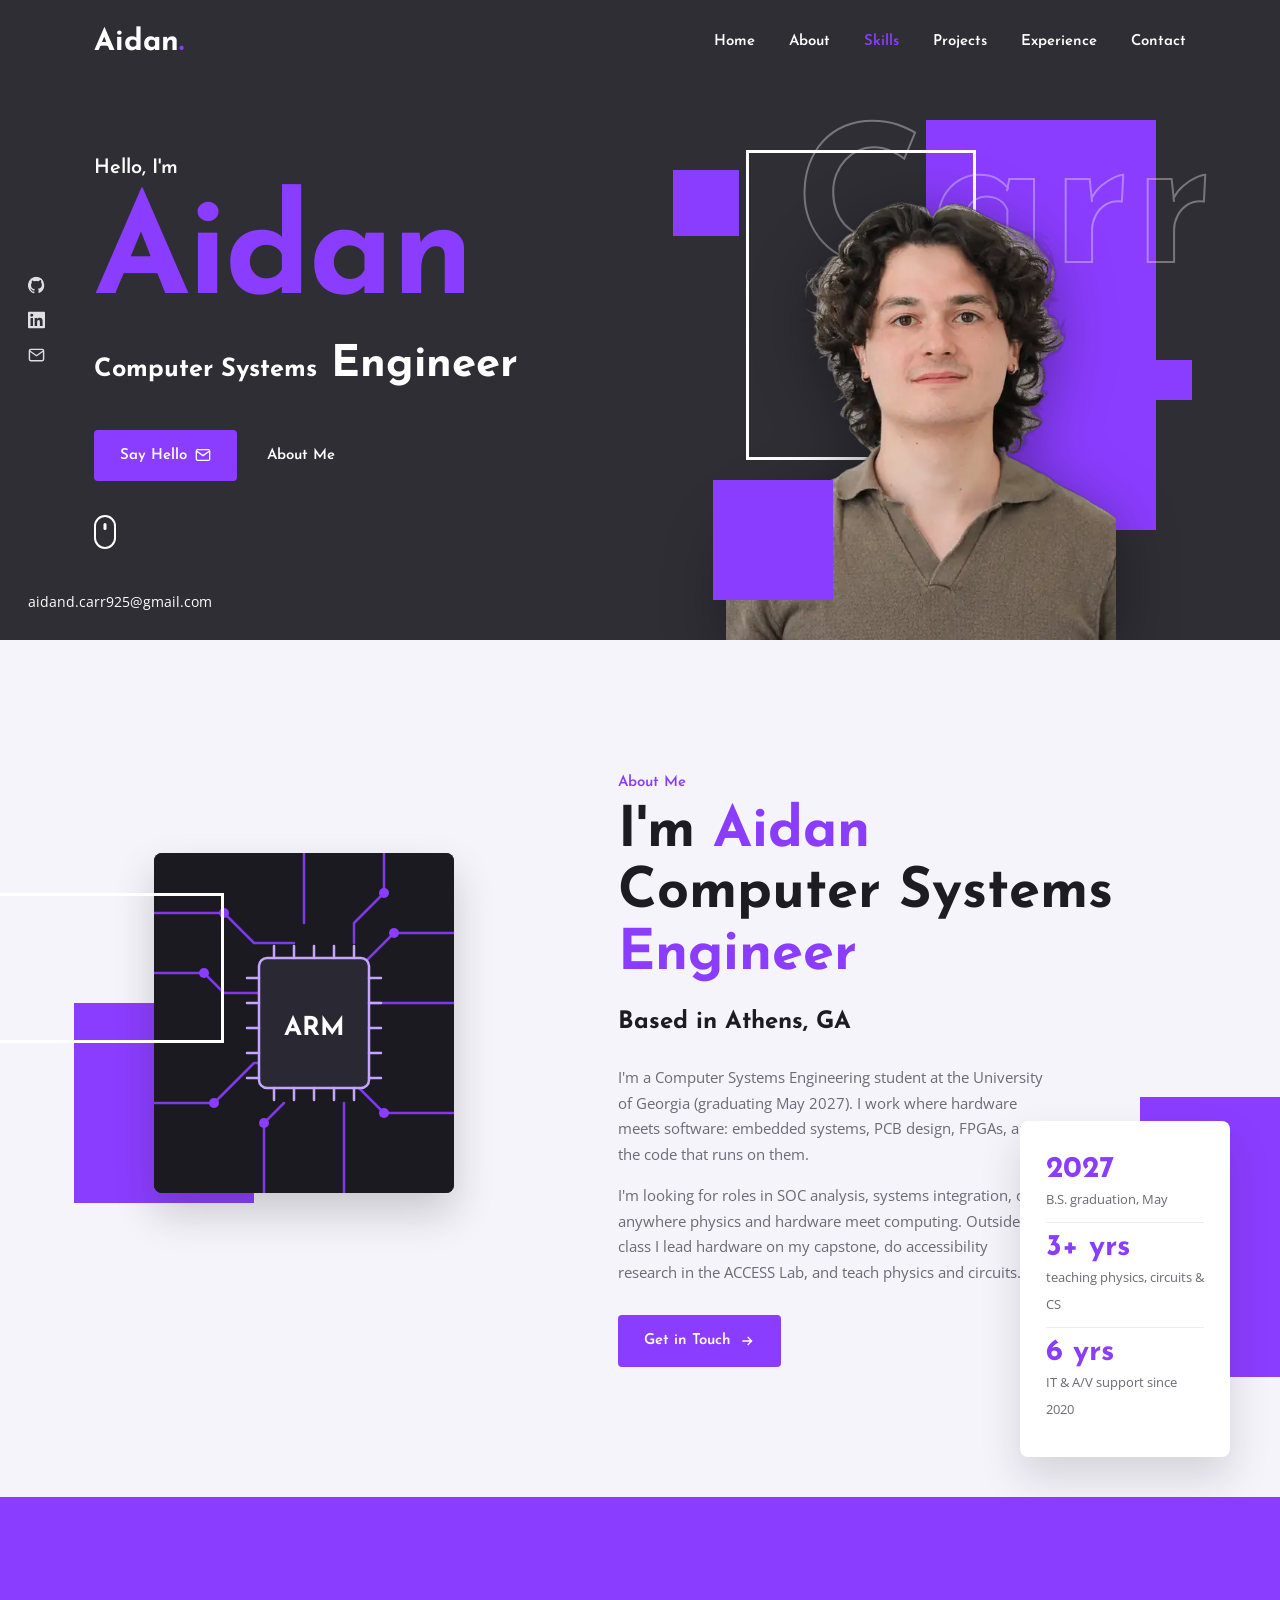
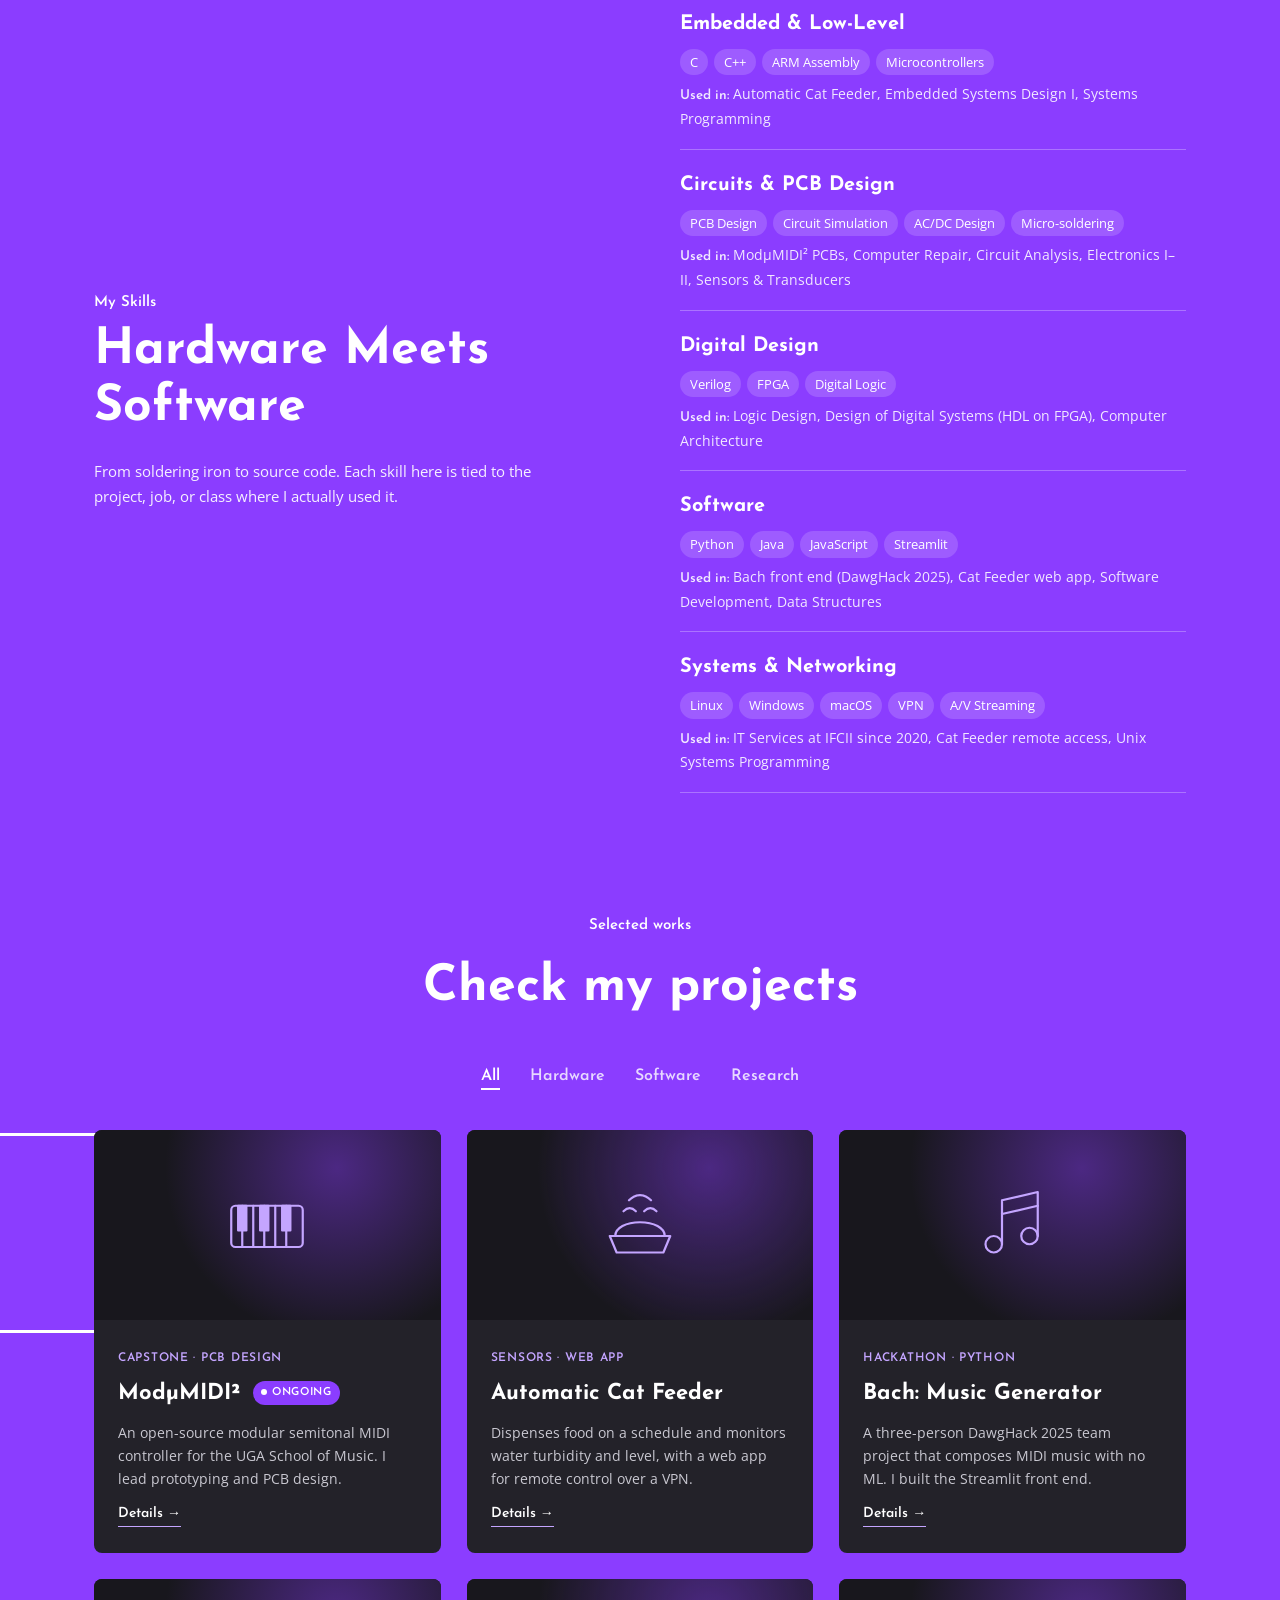
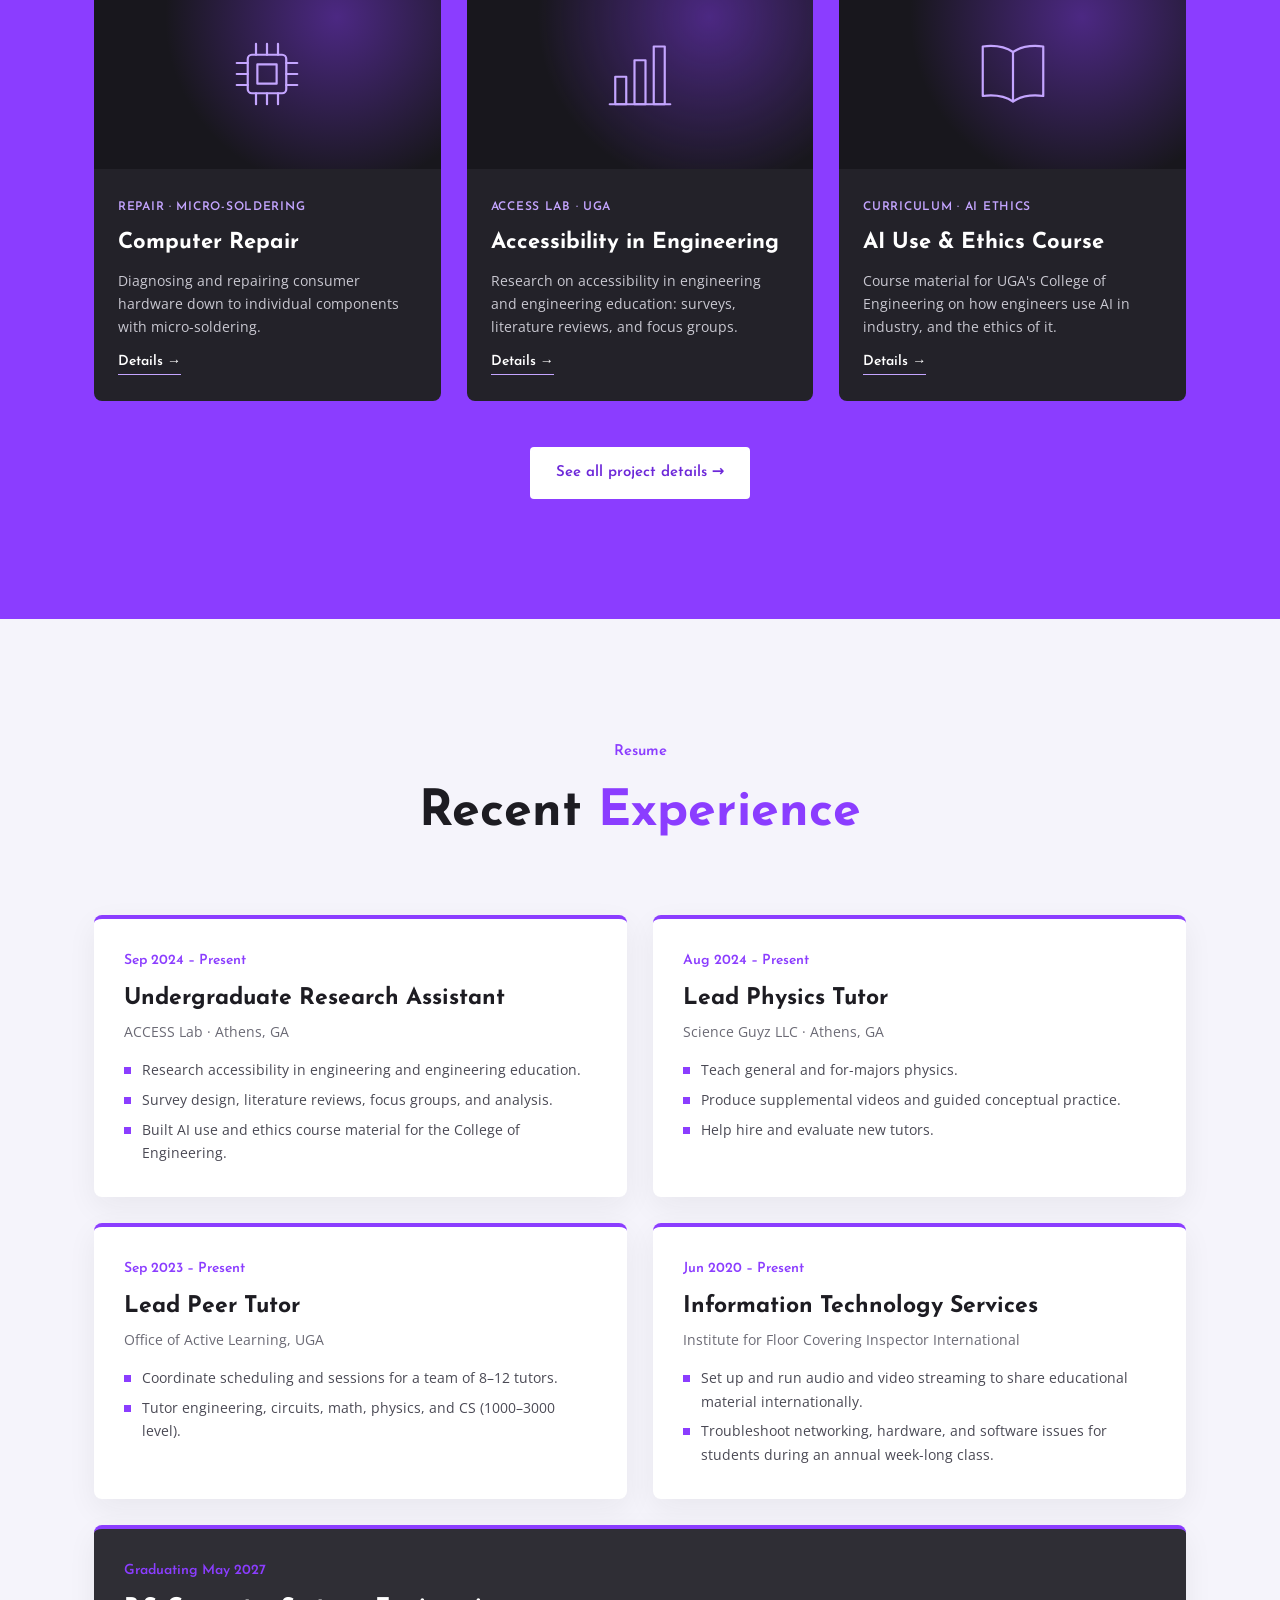
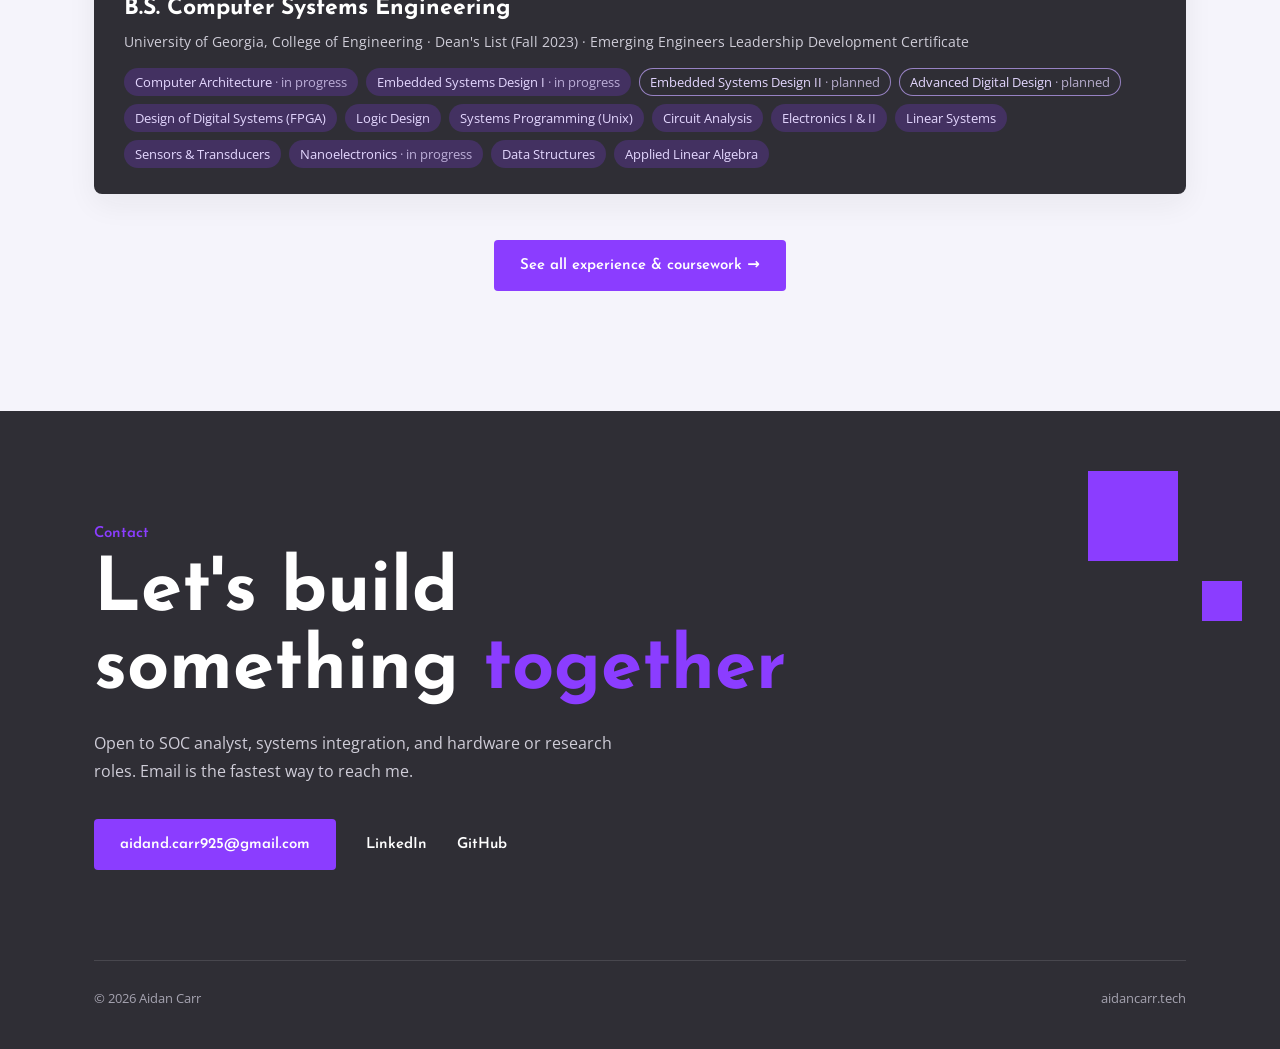
==== index.html @ 86c4c8b5 "Main page: planned courses and auto-updating status" ====
<!doctype html>
<html lang="en">
<head>
<meta charset="utf-8">
<meta name="viewport" content="width=device-width, initial-scale=1">
<title>Aidan Carr | Computer Systems Engineer</title>
<meta name="description" content="Aidan Carr, Computer Systems Engineering student at the University of Georgia. Embedded systems, PCB design, and security.">
<link rel="preconnect" href="https://fonts.googleapis.com">
<link rel="preconnect" href="https://fonts.gstatic.com" crossorigin>
<link href="https://fonts.googleapis.com/css2?family=Josefin+Sans:wght@400;600;700&family=Open+Sans:wght@400;600&display=swap" rel="stylesheet">
<link rel="stylesheet" href="style.css">
</head>
<body>

<nav><div class="wrap">
<a class="logo" href="#home">Aidan<span>.</span></a>
<ul>
<li><a class="on" href="#home">Home</a></li>
<li><a href="#about">About</a></li>
<li><a href="#skills">Skills</a></li>
<li><a href="#projects">Projects</a></li>
<li><a href="#experience">Experience</a></li>
<li><a href="#contact">Contact</a></li>
</ul>
</div></nav>

<header class="hero" id="home">
<div class="social">
<a href="https://github.com/axudas" target="_blank" rel="noopener" aria-label="GitHub"><svg viewBox="0 0 24 24" fill="currentColor"><path d="M12 .5a12 12 0 0 0-3.8 23.4c.6.1.8-.3.8-.6v-2.2c-3.3.7-4-1.4-4-1.4-.6-1.4-1.4-1.8-1.4-1.8-1.1-.7.1-.7.1-.7 1.2.1 1.8 1.2 1.8 1.2 1.1 1.8 2.8 1.3 3.5 1 .1-.8.4-1.3.8-1.6-2.7-.3-5.5-1.3-5.5-5.9 0-1.3.5-2.4 1.2-3.2-.1-.3-.5-1.5.1-3.2 0 0 1-.3 3.3 1.2a11.5 11.5 0 0 1 6 0C17.3 4.7 18.3 5 18.3 5c.7 1.7.2 2.9.1 3.2.8.8 1.2 1.9 1.2 3.2 0 4.6-2.8 5.6-5.5 5.9.4.4.8 1.1.8 2.2v3.3c0 .3.2.7.8.6A12 12 0 0 0 12 .5z"/></svg></a>
<a href="https://www.linkedin.com/in/aidan-carr-36978a211" target="_blank" rel="noopener" aria-label="LinkedIn"><svg viewBox="0 0 24 24" fill="currentColor"><path d="M20.4 20.5h-3.6v-5.6c0-1.3 0-3-1.8-3s-2.1 1.4-2.1 2.9v5.7H9.4V9h3.4v1.6h.1c.5-.9 1.6-1.8 3.4-1.8 3.6 0 4.3 2.4 4.3 5.5v6.2zM5.3 7.4a2.1 2.1 0 1 1 0-4.2 2.1 2.1 0 0 1 0 4.2zM7.1 20.5H3.6V9h3.5v11.5zM22.2 0H1.8C.8 0 0 .8 0 1.7v20.6c0 .9.8 1.7 1.8 1.7h20.4c1 0 1.8-.8 1.8-1.7V1.7C24 .8 23.2 0 22.2 0z"/></svg></a>
<a href="mailto:aidand.carr925@gmail.com" aria-label="Email"><svg viewBox="0 0 24 24" fill="none" stroke="currentColor" stroke-width="2"><rect x="2" y="4" width="20" height="16" rx="2"/><path d="m2 6 10 7 10-7"/></svg></a>
</div>
<div class="wrap">
<div class="hero-text">
<div class="hi">Hello, I'm</div>
<h1>Aidan</h1>
<div class="role"><small>Computer Systems</small> Engineer</div>
<div class="ctas">
<a class="btn" href="#contact">Say Hello <svg viewBox="0 0 24 24" fill="none" stroke="currentColor" stroke-width="2"><rect x="2" y="4" width="20" height="16" rx="2"/><path d="m2 6 10 7 10-7"/></svg></a>
<a class="link" href="#about">About Me</a>
</div>
<a href="#about" class="mouse" aria-label="Scroll down"></a>
</div>
<div class="hero-art" aria-hidden="true">
<div class="bar"></div>
<div class="frame"></div>
<div class="outline">Carr</div>
<div class="sq s1"></div>
<img src="aidan.webp" alt="Aidan Carr" width="520" height="585">
<div class="sq s2"></div>
<div class="sq s3"></div>
</div>
</div>
<a class="hero-mail" href="mailto:aidand.carr925@gmail.com">aidand.carr925@gmail.com</a>
</header>

<section class="about" id="about">
<div class="about-side"></div>
<div class="stat">
<div><b>2027</b><small>B.S. graduation, May</small></div>
<div><b>3+ yrs</b><small>teaching physics, circuits &amp; CS</small></div>
<div><b>6 yrs</b><small>IT &amp; A/V support since 2020</small></div>
</div>
<div class="wrap">
<div class="about-art">
<div class="line"></div>
<div class="block"></div>
<div class="card">
<svg viewBox="0 0 300 340" fill="none" stroke-linecap="round" stroke-linejoin="round">
<rect width="300" height="340" fill="#1b1a21"/>
<g stroke="#8b3dff" stroke-width="2.5" opacity=".9">
<path d="M0 60h70l30 30h40"/><path d="M0 120h50l20 20h50"/><path d="M300 80h-60l-30 30h-20"/><path d="M300 150h-90"/><path d="M0 250h60l40-40h20"/><path d="M300 260h-70l-30-30h-10"/><path d="M150 0v70"/><path d="M110 340v-70l20-20"/><path d="M190 340v-90"/><path d="M230 0v40l-30 30v20"/>
</g>
<g fill="#8b3dff"><circle cx="70" cy="60" r="5"/><circle cx="50" cy="120" r="5"/><circle cx="240" cy="80" r="5"/><circle cx="60" cy="250" r="5"/><circle cx="230" cy="260" r="5"/><circle cx="230" cy="40" r="5"/><circle cx="110" cy="270" r="5"/></g>
<rect x="105" y="105" width="110" height="130" rx="8" fill="#2a2833" stroke="#c4a5ff" stroke-width="2.5"/>
<g stroke="#c4a5ff" stroke-width="2.5"><path d="M120 105v-12M140 105v-12M160 105v-12M180 105v-12M200 105v-12M120 235v12M140 235v12M160 235v12M180 235v12M200 235v12M105 125H93M105 150H93M105 175H93M105 200H93M105 225H93M215 125h12M215 150h12M215 175h12M215 200h12M215 225h12"/></g>
<text x="160" y="182" text-anchor="middle" font-family="Josefin Sans, sans-serif" font-weight="700" font-size="26" fill="#fff">ARM</text>
</svg>
</div>
</div>
<div>
<span class="eyebrow">About Me</span>
<h2>I'm <span>Aidan</span><br>Computer Systems <span>Engineer</span></h2>
<h4>Based in Athens, GA</h4>
<p>I'm a Computer Systems Engineering <span data-on="2027-05-05" data-after="graduate of">student at</span> the University of Georgia (<span data-on="2027-05-05" data-after="Class of">graduating</span> May 2027). I work where hardware meets software: embedded systems, PCB design, FPGAs, and the code that runs on them.</p>
<p>I'm looking for roles in SOC analysis, systems integration, or anywhere physics and hardware meet computing. Outside of class I lead hardware on my capstone, do accessibility research in the ACCESS Lab, and teach physics and circuits.</p>
<a class="btn" href="#contact">Get in Touch <svg viewBox="0 0 24 24" fill="none" stroke="currentColor" stroke-width="2"><path d="M5 12h14M13 6l6 6-6 6"/></svg></a>
</div>
</div>
</section>

<div class="purple-zone">
<section class="skills" id="skills"><div class="wrap">
<div>
<span class="eyebrow">My Skills</span>
<h2>Hardware Meets<br>Software</h2>
<p>From soldering iron to source code. Each skill here is tied to the project, job, or class where I actually used it.</p>
</div>
<div class="skillset">
<div class="sk"><h3>Embedded &amp; Low-Level</h3><div class="chips"><span>C</span><span>C++</span><span>ARM Assembly</span><span>Microcontrollers</span></div><div class="used"><b>Used in:</b> Automatic Cat Feeder, Embedded Systems Design I, Systems Programming</div></div>
<div class="sk"><h3>Circuits &amp; PCB Design</h3><div class="chips"><span>PCB Design</span><span>Circuit Simulation</span><span>AC/DC Design</span><span>Micro-soldering</span></div><div class="used"><b>Used in:</b> ModμMIDI² PCBs, Computer Repair, Circuit Analysis, Electronics I–II, Sensors &amp; Transducers</div></div>
<div class="sk"><h3>Digital Design</h3><div class="chips"><span>Verilog</span><span>FPGA</span><span>Digital Logic</span></div><div class="used"><b>Used in:</b> Logic Design, Design of Digital Systems (HDL on FPGA), Computer Architecture</div></div>
<div class="sk"><h3>Software</h3><div class="chips"><span>Python</span><span>Java</span><span>JavaScript</span><span>Streamlit</span></div><div class="used"><b>Used in:</b> Bach front end (DawgHack 2025), Cat Feeder web app, Software Development, Data Structures</div></div>
<div class="sk"><h3>Systems &amp; Networking</h3><div class="chips"><span>Linux</span><span>Windows</span><span>macOS</span><span>VPN</span><span>A/V Streaming</span></div><div class="used"><b>Used in:</b> IT Services at IFCII since 2020, Cat Feeder remote access, Unix Systems Programming</div></div>
</div>
</div></section>

<section class="work" id="projects">
<div class="deco"></div>
<div class="wrap">
<div class="head"><span class="eyebrow">Selected works</span><h2>Check my projects</h2></div>
<div class="tabs" role="tablist">
<button class="on" data-f="all">All</button>
<button data-f="hardware">Hardware</button>
<button data-f="software">Software</button>
<button data-f="research">Research</button>
</div>
<div class="grid">
<a class="proj" data-c="hardware" href="projects.html#modumidi">
<div class="art"><svg viewBox="0 0 64 64"><rect x="6" y="18" width="52" height="30" rx="3"/><path d="M14 18v30M22 18v30M30 18v30M38 18v30M46 18v30"/><rect x="11" y="18" width="6" height="18" fill="#c4a5ff"/><rect x="27" y="18" width="6" height="18" fill="#c4a5ff"/><rect x="43" y="18" width="6" height="18" fill="#c4a5ff"/></svg></div>
<div class="body"><span class="tag">Capstone · PCB Design</span><h3>ModμMIDI² <span class="pill" data-on="2027-05-01" data-after="Completed">Ongoing</span></h3><p>An open-source modular semitonal MIDI controller for the UGA School of Music. I lead prototyping and PCB design.</p><span class="more">Details →</span></div>
</a>
<a class="proj" data-c="hardware software" href="projects.html#cat-feeder">
<div class="art"><svg viewBox="0 0 64 64"><path d="M10 40h44l-5 12H15z"/><path d="M14 40c0-6 8-10 18-10s18 4 18 10"/><path d="M20 22c3-3 6-3 9 0M35 22c3-3 6-3 9 0"/><path d="M24 14c5-5 11-5 16 0"/></svg></div>
<div class="body"><span class="tag">Sensors · Web App</span><h3>Automatic Cat Feeder</h3><p>Dispenses food on a schedule and monitors water turbidity and level, with a web app for remote control over a VPN.</p><span class="more">Details →</span></div>
</a>
<a class="proj" data-c="software" href="projects.html#bach">
<div class="art"><svg viewBox="0 0 64 64"><path d="M24 46V14l26-6v32"/><circle cx="18" cy="46" r="6"/><circle cx="44" cy="40" r="6"/><path d="M24 24l26-6"/></svg></div>
<div class="body"><span class="tag">Hackathon · Python</span><h3>Bach: Music Generator</h3><p>A three-person DawgHack 2025 team project that composes MIDI music with no ML. I built the Streamlit front end.</p><span class="more">Details →</span></div>
</a>
<a class="proj" data-c="hardware" href="projects.html#computer-repair">
<div class="art"><svg viewBox="0 0 64 64"><rect x="18" y="18" width="28" height="28" rx="3"/><rect x="25" y="25" width="14" height="14"/><path d="M24 18v-8M32 18v-8M40 18v-8M24 54v-8M32 54v-8M40 54v-8M18 24h-8M18 32h-8M18 40h-8M54 24h-8M54 32h-8M54 40h-8"/></svg></div>
<div class="body"><span class="tag">Repair · Micro-soldering</span><h3>Computer Repair</h3><p>Diagnosing and repairing consumer hardware down to individual components with micro-soldering.</p><span class="more">Details →</span></div>
</a>
<a class="proj" data-c="research" href="projects.html#accessibility">
<div class="art"><svg viewBox="0 0 64 64"><path d="M10 54h44"/><rect x="14" y="34" width="8" height="20"/><rect x="28" y="22" width="8" height="32"/><rect x="42" y="12" width="8" height="42"/></svg></div>
<div class="body"><span class="tag">ACCESS Lab · UGA</span><h3>Accessibility in Engineering</h3><p>Research on accessibility in engineering and engineering education: surveys, literature reviews, and focus groups.</p><span class="more">Details →</span></div>
</a>
<a class="proj" data-c="research" href="projects.html#ai-ethics">
<div class="art"><svg viewBox="0 0 64 64"><path d="M32 16c-6-4-14-5-22-4v36c8-1 16 0 22 4 6-4 14-5 22-4V12c-8-1-16 0-22 4z"/><path d="M32 16v36"/></svg></div>
<div class="body"><span class="tag">Curriculum · AI Ethics</span><h3>AI Use &amp; Ethics Course</h3><p>Course material for UGA's College of Engineering on how engineers use AI in industry, and the ethics of it.</p><span class="more">Details →</span></div>
</a>
</div>
<div class="center"><a class="btn white" href="projects.html">See all project details →</a></div>
</div>
</section>
</div>

<section class="exp" id="experience"><div class="wrap">
<div class="head"><span class="eyebrow">Resume</span><h2>Recent <span class="purple">Experience</span></h2></div>
<div class="timeline">
<div class="job"><div class="when">Sep 2024 – <span data-on="2027-05-05" data-after="May 2027">Present</span></div><h3>Undergraduate Research Assistant</h3><div class="org">ACCESS Lab · Athens, GA</div><ul><li>Research accessibility in engineering and engineering education.</li><li>Survey design, literature reviews, focus groups, and analysis.</li><li>Built AI use and ethics course material for the College of Engineering.</li></ul></div>
<div class="job"><div class="when">Aug 2024 – <span data-on="2027-05-05" data-after="May 2027">Present</span></div><h3>Lead Physics Tutor</h3><div class="org">Science Guyz LLC · Athens, GA</div><ul><li>Teach general and for-majors physics.</li><li>Produce supplemental videos and guided conceptual practice.</li><li>Help hire and evaluate new tutors.</li></ul></div>
<div class="job"><div class="when">Sep 2023 – <span data-on="2027-05-05" data-after="May 2027">Present</span></div><h3>Lead Peer Tutor</h3><div class="org">Office of Active Learning, UGA</div><ul><li>Coordinate scheduling and sessions for a team of 8–12 tutors.</li><li>Tutor engineering, circuits, math, physics, and CS (1000–3000 level).</li></ul></div>
<div class="job"><div class="when">Jun 2020 – Present</div><h3>Information Technology Services</h3><div class="org">Institute for Floor Covering Inspector International</div><ul><li>Set up and run audio and video streaming to share educational material internationally.</li><li>Troubleshoot networking, hardware, and software issues for students during an annual week-long class.</li></ul></div>
<div class="job edu"><div class="when"><span data-on="2027-05-05" data-after="Graduated">Graduating</span> May 2027</div><h3>B.S. Computer Systems Engineering</h3><div class="org">University of Georgia, College of Engineering · Dean's List (Fall 2023) · Emerging Engineers Leadership Development Certificate</div>
<div class="courses"><span data-term="fall2026">Computer Architecture</span><span data-term="fall2026">Embedded Systems Design I</span><span data-term="spring2027">Embedded Systems Design II</span><span data-term="spring2027">Advanced Digital Design</span><span>Design of Digital Systems (FPGA)</span><span>Logic Design</span><span>Systems Programming (Unix)</span><span>Circuit Analysis</span><span>Electronics I &amp; II</span><span>Linear Systems</span><span>Sensors &amp; Transducers</span><span data-term="fall2026">Nanoelectronics</span><span>Data Structures</span><span>Applied Linear Algebra</span></div></div>
</div>
<div class="center"><a class="btn" href="experience.html">See all experience &amp; coursework →</a></div>
</div></section>

<section class="contact" id="contact">
<div class="sq c1"></div><div class="sq c2"></div>
<div class="wrap">
<span class="eyebrow">Contact</span>
<h2>Let's build<br>something <span class="purple">together</span></h2>
<p>Open to SOC analyst, systems integration, and hardware or research roles. Email is the fastest way to reach me.</p>
<div class="ctas">
<a class="btn" href="mailto:aidand.carr925@gmail.com">aidand.carr925@gmail.com</a>
<a class="link" href="https://www.linkedin.com/in/aidan-carr-36978a211" target="_blank" rel="noopener">LinkedIn</a>
<a class="link" href="https://github.com/axudas" target="_blank" rel="noopener">GitHub</a>
</div>
<footer><span>© 2026 Aidan Carr</span><span>aidancarr.tech</span></footer>
</div>
</section>

<script>
(function(){
var tabs=document.querySelectorAll('.tabs button'),cards=document.querySelectorAll('.proj');
tabs.forEach(function(b){b.addEventListener('click',function(){
tabs.forEach(function(t){t.classList.remove('on')});b.classList.add('on');
var f=b.getAttribute('data-f');
cards.forEach(function(c){c.classList.toggle('hide',f!=='all'&&c.getAttribute('data-c').split(' ').indexOf(f)<0)});
})});
var links=document.querySelectorAll('nav ul a'),secs=['home','about','skills','projects','experience','contact'].map(function(i){return document.getElementById(i)});
window.addEventListener('scroll',function(){var y=window.scrollY+200,cur='home';secs.forEach(function(s){if(s&&s.offsetTop<=y)cur=s.id});links.forEach(function(a){a.classList.toggle('on',a.getAttribute('href')==='#'+cur)})},{passive:true});
})();
</script>
<script src="status.js"></script>
</body>
</html>
---- style.css ----
:root{--purple:#8b3dff;--purple-d:#6d28d9;--dark:#2f2e35;--darker:#232229;--light:#f5f4fb;--ink:#1d1c22;--muted:#6b6a75}
*{box-sizing:border-box;margin:0;padding:0}
html{scroll-behavior:smooth}
body{font-family:'Open Sans',system-ui,sans-serif;color:var(--ink);background:var(--light);line-height:1.7;overflow-x:hidden}
h1,h2,h3,h4,nav,.btn,.eyebrow,.tabs button{font-family:'Josefin Sans',system-ui,sans-serif}
a{color:inherit;text-decoration:none}
.wrap{max-width:1140px;margin:0 auto;padding:0 24px}
.eyebrow{color:var(--purple);font-weight:600;font-size:15px;margin-bottom:6px;display:block}
.btn{display:inline-flex;align-items:center;gap:8px;background:var(--purple);color:#fff;font-weight:600;font-size:15px;padding:13px 26px;border-radius:4px;transition:background .2s,transform .2s}
.btn:hover{background:var(--purple-d);transform:translateY(-2px)}
.btn svg{width:16px;height:16px}
.link{font-family:'Josefin Sans',sans-serif;font-weight:600;color:#fff;font-size:15px}
.link:hover{color:var(--purple)}

/* NAV */
nav{position:absolute;top:0;left:0;right:0;z-index:20}
nav .wrap{display:flex;justify-content:space-between;align-items:center;height:84px}
.logo{font-size:30px;font-weight:700;color:#fff}
.logo span{color:var(--purple)}
nav ul{display:flex;gap:34px;list-style:none;font-weight:600;font-size:15px}
nav ul a{color:#fff;transition:color .2s}
nav ul a:hover,nav ul a.on{color:var(--purple)}

/* HERO */
.hero{background:var(--dark);color:#fff;position:relative;min-height:640px;overflow:hidden}
.hero .wrap{display:grid;grid-template-columns:1.05fr 1fr;min-height:640px;align-items:center}
.hero-text{padding-top:60px;position:relative;z-index:2}
.hero-text .hi{font-family:'Josefin Sans';font-weight:600;font-size:20px}
.hero-text h1{font-size:clamp(76px,11vw,138px);line-height:.95;color:var(--purple);font-weight:700;margin:8px 0 18px;letter-spacing:-2px}
.hero-text .role{font-family:'Josefin Sans';font-weight:700;font-size:clamp(28px,3.4vw,46px);line-height:1.1}
.hero-text .role small{font-size:.58em}
.hero-text .ctas{display:flex;align-items:center;gap:30px;margin:40px 0 34px}
.mouse{width:22px;height:34px;border:2px solid #fff;border-radius:12px;position:relative;display:block}
.mouse::after{content:'';position:absolute;width:3px;height:7px;background:#fff;border-radius:2px;left:50%;top:6px;transform:translateX(-50%);animation:scroll 1.6s infinite}
@keyframes scroll{0%{opacity:1;top:6px}100%{opacity:0;top:16px}}
.social{position:absolute;left:28px;top:50%;transform:translateY(-50%);display:flex;flex-direction:column;gap:18px;z-index:3}
.social a{color:#fff;opacity:.85}.social a:hover{color:var(--purple);opacity:1}
.social svg{width:17px;height:17px;display:block}
.hero-mail{position:absolute;left:28px;bottom:26px;font-size:14px;color:#fff;z-index:3}
.hero-mail:hover{color:var(--purple)}
.hero-art{position:relative;height:640px;align-self:end}
.hero-art .bar{position:absolute;right:30px;top:120px;width:230px;height:410px;background:var(--purple)}
.hero-art .frame{position:absolute;right:210px;top:150px;width:230px;height:310px;border:3px solid #fff}
.hero-art .outline{position:absolute;right:-30px;top:120px;font-family:'Josefin Sans';font-weight:700;font-size:190px;line-height:1;color:transparent;-webkit-text-stroke:2px rgba(255,255,255,.35);letter-spacing:4px;z-index:1;user-select:none}
.hero-art img{position:absolute;bottom:0;right:70px;width:390px;height:auto;max-width:none;z-index:2;filter:drop-shadow(0 10px 30px rgba(0,0,0,.35))}
.hero-art .sq{position:absolute;background:var(--purple);z-index:3}
.sq.s1{width:66px;height:66px;left:20px;top:170px;z-index:1}
.sq.s2{width:120px;height:120px;left:60px;bottom:40px}
.sq.s3{width:40px;height:40px;right:-6px;top:360px;z-index:1}

/* ABOUT */
.about{padding:130px 0;position:relative;overflow:hidden}
.about .wrap{display:grid;grid-template-columns:1fr 1.25fr;gap:70px;align-items:center}
.about-art{position:relative;height:430px}
.about-art .block{position:absolute;left:-20px;top:150px;width:180px;height:200px;background:var(--purple)}
.about-art .line{position:absolute;left:-200px;top:40px;width:330px;height:150px;border:3px solid #fff;border-left:0;z-index:2}
.about-art .card{position:absolute;left:60px;top:0;width:300px;height:340px;border-radius:8px;overflow:hidden;background:var(--darker);box-shadow:0 20px 40px rgba(29,28,34,.2);z-index:1}
.about-art .card svg{width:100%;height:100%;display:block}
.about h2{font-size:clamp(38px,4.6vw,56px);line-height:1.1;font-weight:700}
.about h2 span,.purple{color:var(--purple)}
.about h4{font-size:24px;margin:16px 0 22px}
.about p{color:var(--muted);font-size:15px;margin-bottom:16px;max-width:430px}
.about .btn{margin-top:14px}
.about-side{position:absolute;right:0;bottom:120px;width:140px;height:280px;background:var(--purple)}
.stat{position:absolute;right:50px;bottom:40px;background:#fff;border-radius:8px;box-shadow:0 20px 40px rgba(29,28,34,.15);padding:24px 26px;width:210px;z-index:2}
.stat div{padding:10px 0;border-bottom:1px solid #eee}
.stat div:last-child{border:0}
.stat b{font-family:'Josefin Sans';font-size:30px;color:var(--purple);display:block;line-height:1}
.stat small{color:var(--muted);font-size:13px}

/* SKILLS + WORK (purple) */
.purple-zone{background:var(--purple);color:#fff;position:relative;overflow:hidden}
.skills{padding:110px 0 80px}
.skills .wrap{display:grid;grid-template-columns:1fr 1fr;gap:80px;align-items:center}
.skills .eyebrow,.work .eyebrow{color:#fff}
.skills h2{font-size:clamp(36px,4.2vw,50px);line-height:1.15;margin-bottom:22px}
.skills p{font-size:15px;opacity:.92;max-width:440px}
.work{padding:40px 0 120px;position:relative}
.work .head{text-align:center;margin-bottom:34px}
.work h2{font-size:clamp(36px,4.2vw,50px)}
.work .deco{position:absolute;left:-40px;top:260px;width:220px;height:200px;border:3px solid #fff;border-left:0}
.tabs{display:flex;justify-content:center;flex-wrap:wrap;gap:8px 30px;margin-bottom:40px}
.tabs button{background:none;border:0;color:#fff;font-size:16px;font-weight:600;cursor:pointer;padding:4px 0;border-bottom:2px solid transparent;opacity:.8}
.tabs button.on,.tabs button:hover{opacity:1;border-color:#fff}
.grid{display:grid;grid-template-columns:repeat(3,1fr);gap:26px;position:relative;z-index:1}
.proj{background:var(--darker);border-radius:8px;overflow:hidden;transition:transform .25s,box-shadow .25s}
.proj:hover{transform:translateY(-6px);box-shadow:0 20px 40px rgba(0,0,0,.25)}
.proj.hide{display:none}
.proj .art{height:190px;background:radial-gradient(circle at 70% 20%,rgba(139,61,255,.45),transparent 60%),#18171d;display:grid;place-items:center}
.proj .art svg{width:88px;height:88px;stroke:#c4a5ff;fill:none;stroke-width:1.6;stroke-linecap:round;stroke-linejoin:round}
.proj .body{padding:22px 24px 26px}
.proj .tag{font-size:12px;color:#c4a5ff;font-family:'Josefin Sans';font-weight:600;letter-spacing:.06em;text-transform:uppercase}
.proj h3{font-size:22px;margin:6px 0 8px}
.proj p{font-size:14px;color:#c9c8d1;line-height:1.65}
.pill{display:inline-block;vertical-align:middle;margin-left:6px;font-size:11px;font-weight:600;letter-spacing:.06em;text-transform:uppercase;color:#fff;background:var(--purple);padding:3px 8px 2px;border-radius:20px;position:relative;top:-2px}
.pill::before{content:"";display:inline-block;width:6px;height:6px;border-radius:50%;background:#fff;margin-right:5px;vertical-align:middle;position:relative;top:-1px;animation:blink 1.6s infinite}
@keyframes blink{50%{opacity:.25}}

/* EXPERIENCE */
.exp{padding:120px 0}
.exp .head{text-align:center;margin-bottom:60px}
.exp h2{font-size:clamp(36px,4.2vw,50px)}
.timeline{display:grid;grid-template-columns:repeat(2,1fr);gap:26px}
.job{background:#fff;border-radius:8px;padding:30px 30px 26px;box-shadow:0 10px 30px rgba(29,28,34,.06);border-top:4px solid var(--purple);transition:transform .25s}
.job:hover{transform:translateY(-4px)}
.job .when{font-family:'Josefin Sans';font-weight:600;color:var(--purple);font-size:14px}
.job h3{font-size:23px;margin:6px 0 2px}
.job .org{color:var(--muted);font-size:14px;margin-bottom:14px}
.job ul{list-style:none}
.job li{font-size:14px;color:#4a4954;padding-left:18px;position:relative;margin-bottom:6px}
.job li::before{content:'';position:absolute;left:0;top:9px;width:7px;height:7px;background:var(--purple)}
.job.edu{background:var(--dark);color:#fff;grid-column:1/-1}
.job.edu .org,.job.edu li{color:#cfcdd8}

/* CONTACT */
.contact{background:var(--dark);color:#fff;padding:110px 0 40px;position:relative;overflow:hidden}
.contact .sq{position:absolute;background:var(--purple)}
.contact .c1{width:90px;height:90px;right:8%;top:60px}
.contact .c2{width:40px;height:40px;right:3%;top:170px}
.contact h2{font-size:clamp(40px,6vw,74px);line-height:1.05;margin-bottom:22px}
.contact p{color:#cfcdd8;max-width:520px;margin-bottom:34px}
.contact .ctas{display:flex;flex-wrap:wrap;gap:16px 30px;align-items:center}
footer{margin-top:90px;padding-top:26px;border-top:1px solid rgba(255,255,255,.12);display:flex;justify-content:space-between;flex-wrap:wrap;gap:10px;font-size:13px;color:#a5a3b0}

/* RESPONSIVE */
@media(max-width:1240px){.stat,.about-side{display:none}.page-hero .sq,.page-hero .pf{display:none}}
@media(max-width:980px){
nav ul{display:none}
.social{display:none}
.hero .wrap{grid-template-columns:1fr}
.hero-text{padding:130px 0 0 30px}
.hero-art{height:520px;max-width:520px;width:100%;margin:0 auto}
.hero-art img{width:380px;right:50%;transform:translateX(50%)}
.hero-art .bar{right:calc(50% - 190px)}
.hero-art .frame{right:calc(50% - 40px)}
.hero-art .outline{font-size:140px;right:0}
.hero-mail{display:none}
.about .wrap,.skills .wrap{grid-template-columns:1fr;gap:50px}
.about-art{max-width:380px;margin:0 auto;width:100%}
.about-side,.stat{display:none}
.grid{grid-template-columns:repeat(2,1fr)}
.timeline{grid-template-columns:1fr}
}
@media(max-width:600px){
.social{display:none}
.hero-text{padding:120px 0 0}
.hero-art{height:440px}
.hero-art img{width:320px}
.hero-art .bar{width:180px;height:320px;top:90px;right:calc(50% - 150px)}
.hero-art .frame{width:160px;height:250px;top:120px}
.hero-art .outline{font-size:104px;top:100px}
.sq.s2{width:80px;height:80px;left:10px}
.sq.s1{left:0}
.about{padding:90px 0}
.about-art{height:380px}
.about-art .card{left:30px;width:270px;height:310px}
.grid{grid-template-columns:1fr}
.work .deco{display:none}
.skills{padding:80px 0 50px}
.exp{padding:90px 0}
}

/* SKILLS WITH EVIDENCE */
.skillset{display:grid;gap:0}
.sk{padding:18px 0;border-bottom:1px solid rgba(255,255,255,.28)}
.sk:first-child{padding-top:0}
.sk h3{font-size:20px;margin-bottom:8px}
.sk .chips{display:flex;flex-wrap:wrap;gap:6px;margin-bottom:8px}
.sk .chips span{font-size:13px;background:rgba(255,255,255,.16);padding:2px 10px;border-radius:20px}
.sk .used{font-size:13.5px;opacity:.88}
.sk .used b{font-family:'Josefin Sans';font-weight:600;opacity:1}

/* LINKED CARDS + CTAS */
a.proj{display:block;color:#fff}
.proj .more{display:inline-block;margin-top:12px;font-family:'Josefin Sans';font-weight:600;font-size:14px;border-bottom:1px solid #c4a5ff}
a.proj:hover .more{color:#c4a5ff}
.center{text-align:center;margin-top:46px}
.btn.white{background:#fff;color:var(--purple-d)}
.btn.white:hover{background:#efe8ff}
.courses{display:flex;flex-wrap:wrap;gap:8px;margin-top:6px}
.courses span{font-size:13px;background:rgba(139,61,255,.22);color:#e4d7ff;padding:3px 11px;border-radius:20px}

/* SUBPAGES */
.page-hero{background:var(--dark);color:#fff;padding:160px 0 90px;position:relative;overflow:hidden}
.page-hero h1{font-size:clamp(46px,7vw,84px);line-height:1;color:#fff;margin:6px 0 18px}
.page-hero h1 span{color:var(--purple)}
.page-hero p{color:#cfcdd8;max-width:600px}
.page-hero .sq{position:absolute;background:var(--purple)}
.page-hero .p1{width:86px;height:86px;right:8%;top:96px}
.page-hero .p2{width:40px;height:40px;right:3.5%;top:170px}
.page-hero .pf{position:absolute;right:calc(8% + 46px);top:120px;width:110px;height:100px;border:3px solid #fff}
.page-hero .wrap{position:relative;z-index:2}
.back{display:inline-block;margin-bottom:22px;font-family:'Josefin Sans';font-weight:600;color:#c4a5ff}
.back:hover{color:#fff}
.sec{padding:100px 0}
.sec.alt{background:#fff}
.sec-head{margin-bottom:46px}
.sec-head h2{font-size:clamp(32px,4vw,46px);line-height:1.1}

/* full timeline */
.tl{position:relative;padding-left:34px}
.tl::before{content:'';position:absolute;left:7px;top:8px;bottom:8px;width:3px;background:linear-gradient(var(--purple),rgba(139,61,255,.15))}
.tl-item{position:relative;background:#fff;border-radius:8px;padding:28px 30px;box-shadow:0 10px 30px rgba(29,28,34,.06);margin-bottom:24px}
.tl-item::before{content:'';position:absolute;left:-34px;top:30px;width:17px;height:17px;background:var(--purple);border:4px solid var(--light)}
.tl-top{display:flex;justify-content:space-between;flex-wrap:wrap;gap:6px 20px;align-items:baseline}
.tl-item h3{font-size:24px}
.tl-item .when{font-family:'Josefin Sans';font-weight:600;color:var(--purple);font-size:15px}
.tl-item .org{color:var(--muted);font-size:14px;margin:2px 0 14px}
.tl-item .kind{display:inline-block;font-size:11px;font-family:'Josefin Sans';font-weight:600;letter-spacing:.08em;text-transform:uppercase;color:var(--purple-d);background:#efe8ff;padding:2px 9px;border-radius:20px;margin-left:8px;vertical-align:middle}
.tl-item ul{list-style:none}
.tl-item li{font-size:15px;color:#4a4954;padding-left:18px;position:relative;margin-bottom:7px}
.tl-item li::before{content:'';position:absolute;left:0;top:10px;width:7px;height:7px;background:var(--purple)}

/* coursework */
.cw{display:grid;grid-template-columns:repeat(2,1fr);gap:24px}
.cw-card{background:var(--light);border-radius:8px;padding:28px 30px;border-left:4px solid var(--purple)}
.cw-card h3{font-size:21px;margin-bottom:14px}
.cw-card dl div{padding:10px 0;border-top:1px solid #e3e0ee}
.cw-card dl div:first-child{border-top:0;padding-top:0}
.cw-card dt{font-family:'Josefin Sans';font-weight:600;font-size:16px}
.cw-card dd{font-size:14px;color:var(--muted)}
.cw-card .chips{display:flex;flex-wrap:wrap;gap:6px}
.cw-card .chips span{font-size:13px;background:#efe8ff;color:var(--purple-d);padding:3px 11px;border-radius:20px}
.cw-card dt .pill{font-size:10px;top:-1px}
.edu-sum{display:flex;justify-content:space-between;flex-wrap:wrap;gap:16px;background:var(--dark);color:#fff;border-radius:8px;padding:30px;margin-bottom:30px}
.edu-sum h3{font-size:26px}
.edu-sum p{color:#cfcdd8;font-size:15px}
.edu-sum .gpa{font-family:'Josefin Sans';font-size:40px;font-weight:700;color:var(--purple);line-height:1;text-align:right}
.edu-sum .gpa small{display:block;font-size:13px;color:#cfcdd8;font-weight:400}

/* project details */
.pd{display:grid;grid-template-columns:320px 1fr;gap:50px;align-items:start;scroll-margin-top:30px}
.pd .art{border-radius:8px;height:280px;background:radial-gradient(circle at 70% 20%,rgba(139,61,255,.5),transparent 60%),#18171d;display:grid;place-items:center;position:sticky;top:30px}
.pd .art svg{width:120px;height:120px;stroke:#c4a5ff;fill:none;stroke-width:1.6;stroke-linecap:round;stroke-linejoin:round}
.pd .tag{font-size:13px;color:var(--purple);font-family:'Josefin Sans';font-weight:600;letter-spacing:.06em;text-transform:uppercase}
.pd h2{font-size:clamp(30px,3.6vw,42px);line-height:1.1;margin:6px 0 6px}
.pd .meta{color:var(--muted);font-size:14px;margin-bottom:18px}
.pd p{color:#4a4954;margin-bottom:14px;max-width:680px}
.pd h4{font-size:18px;margin:20px 0 10px}
.pd ul{list-style:none;max-width:680px}
.pd li{font-size:15px;color:#4a4954;padding-left:18px;position:relative;margin-bottom:7px}
.pd li::before{content:'';position:absolute;left:0;top:10px;width:7px;height:7px;background:var(--purple)}
.pd .chips{display:flex;flex-wrap:wrap;gap:6px}
.pd .chips span{font-size:13px;background:#efe8ff;color:var(--purple-d);padding:3px 11px;border-radius:20px}
.pd .links{margin-top:24px;display:flex;gap:14px;flex-wrap:wrap}
.jump{display:flex;flex-wrap:wrap;gap:10px;margin-top:28px}
.jump a{font-family:'Josefin Sans';font-weight:600;font-size:14px;color:#fff;border:1px solid rgba(255,255,255,.3);padding:7px 14px;border-radius:30px}
.jump a:hover{border-color:var(--purple);color:#c4a5ff}

@media(max-width:980px){
.cw{grid-template-columns:1fr}
.pd{grid-template-columns:1fr;gap:26px}
.pd .art{position:static;height:200px}
}
@media(max-width:600px){
.page-hero{padding:120px 0 64px}
.sec{padding:70px 0}
.tl{padding-left:26px}
.tl-item{padding:22px}
.tl-item::before{left:-26px}
.edu-sum .gpa{text-align:left}
}

/* AUTO STATUS (status.js) */
.pill.status[data-state=planned]{background:transparent;color:var(--purple);box-shadow:inset 0 0 0 1px var(--purple)}
.pill.status[data-state=planned]::before,.pill.switched::before{display:none}
.pill.status[data-state=done]{display:none}
.courses span[data-state=planned]{background:transparent;box-shadow:inset 0 0 0 1px rgba(196,165,255,.7)}
.courses span[data-state=current]::after{content:" · in progress";opacity:.75}
.courses span[data-state=planned]::after{content:" · planned";opacity:.75}
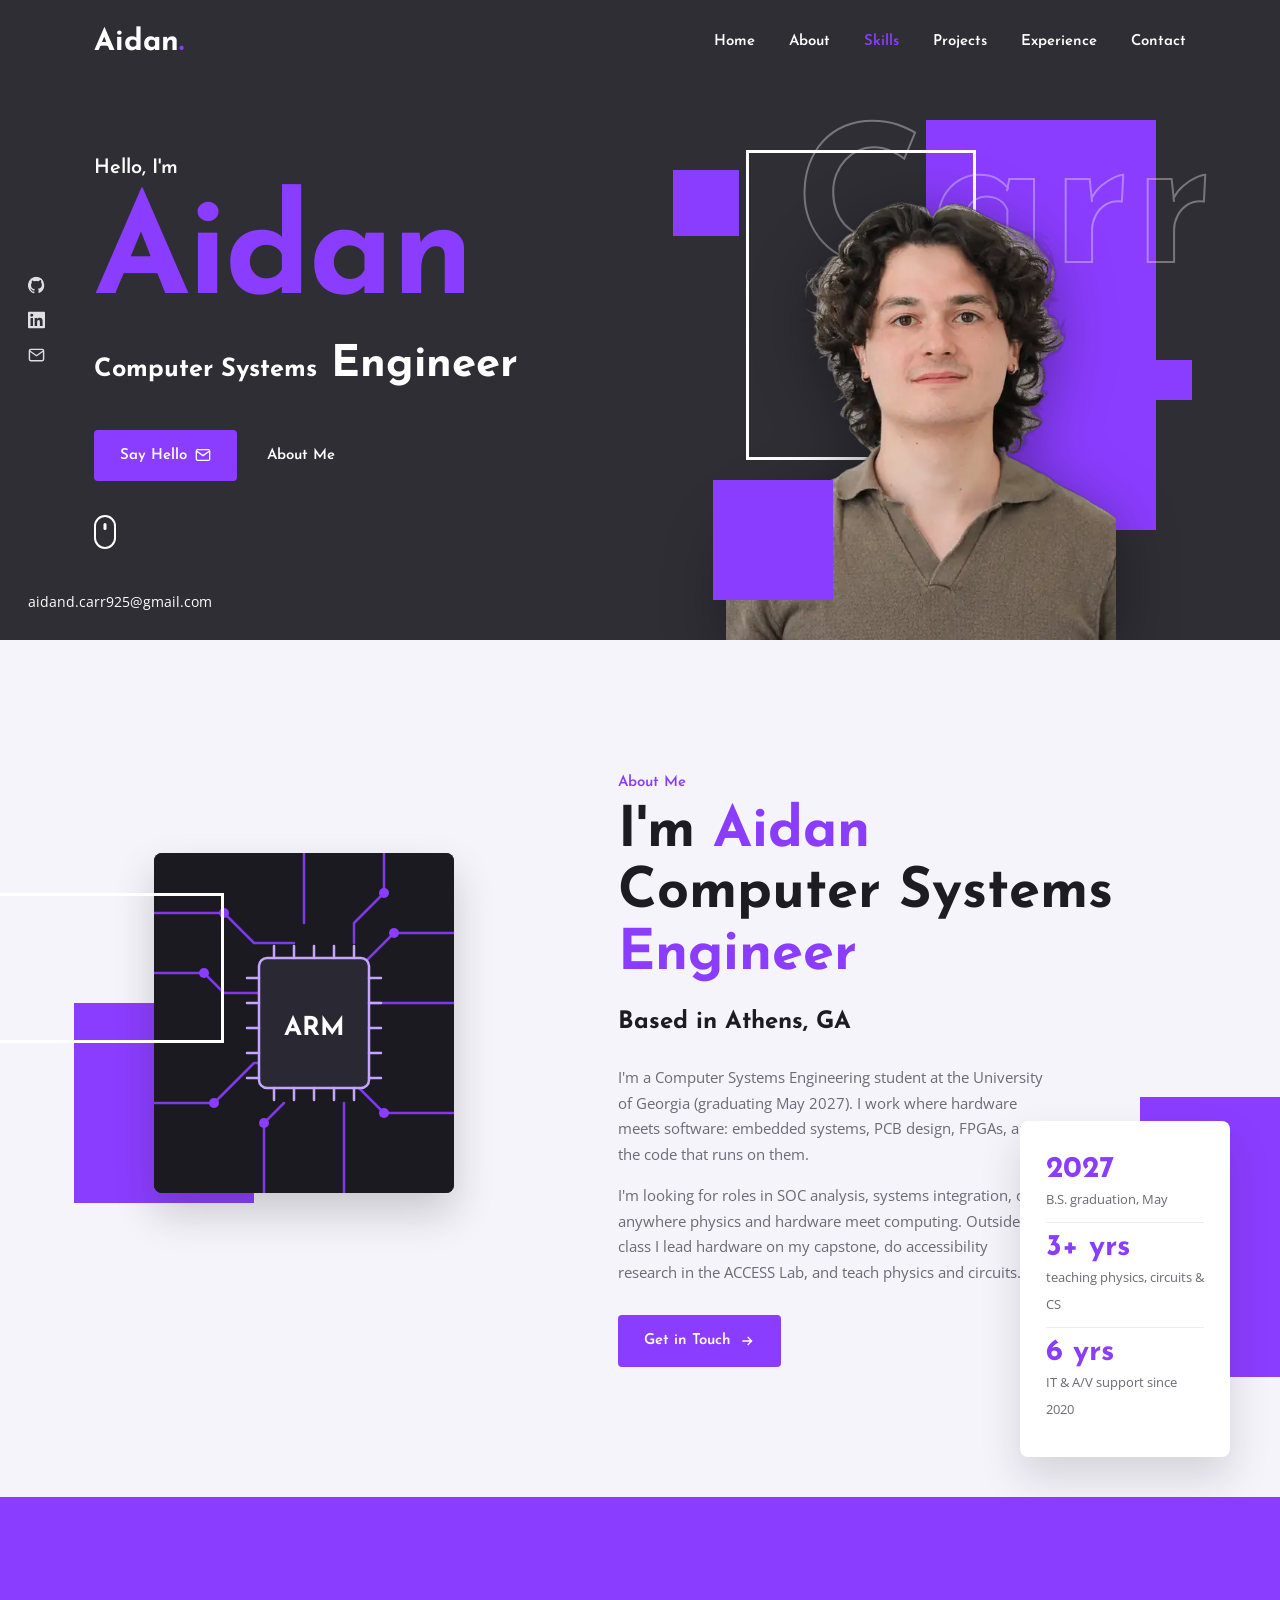
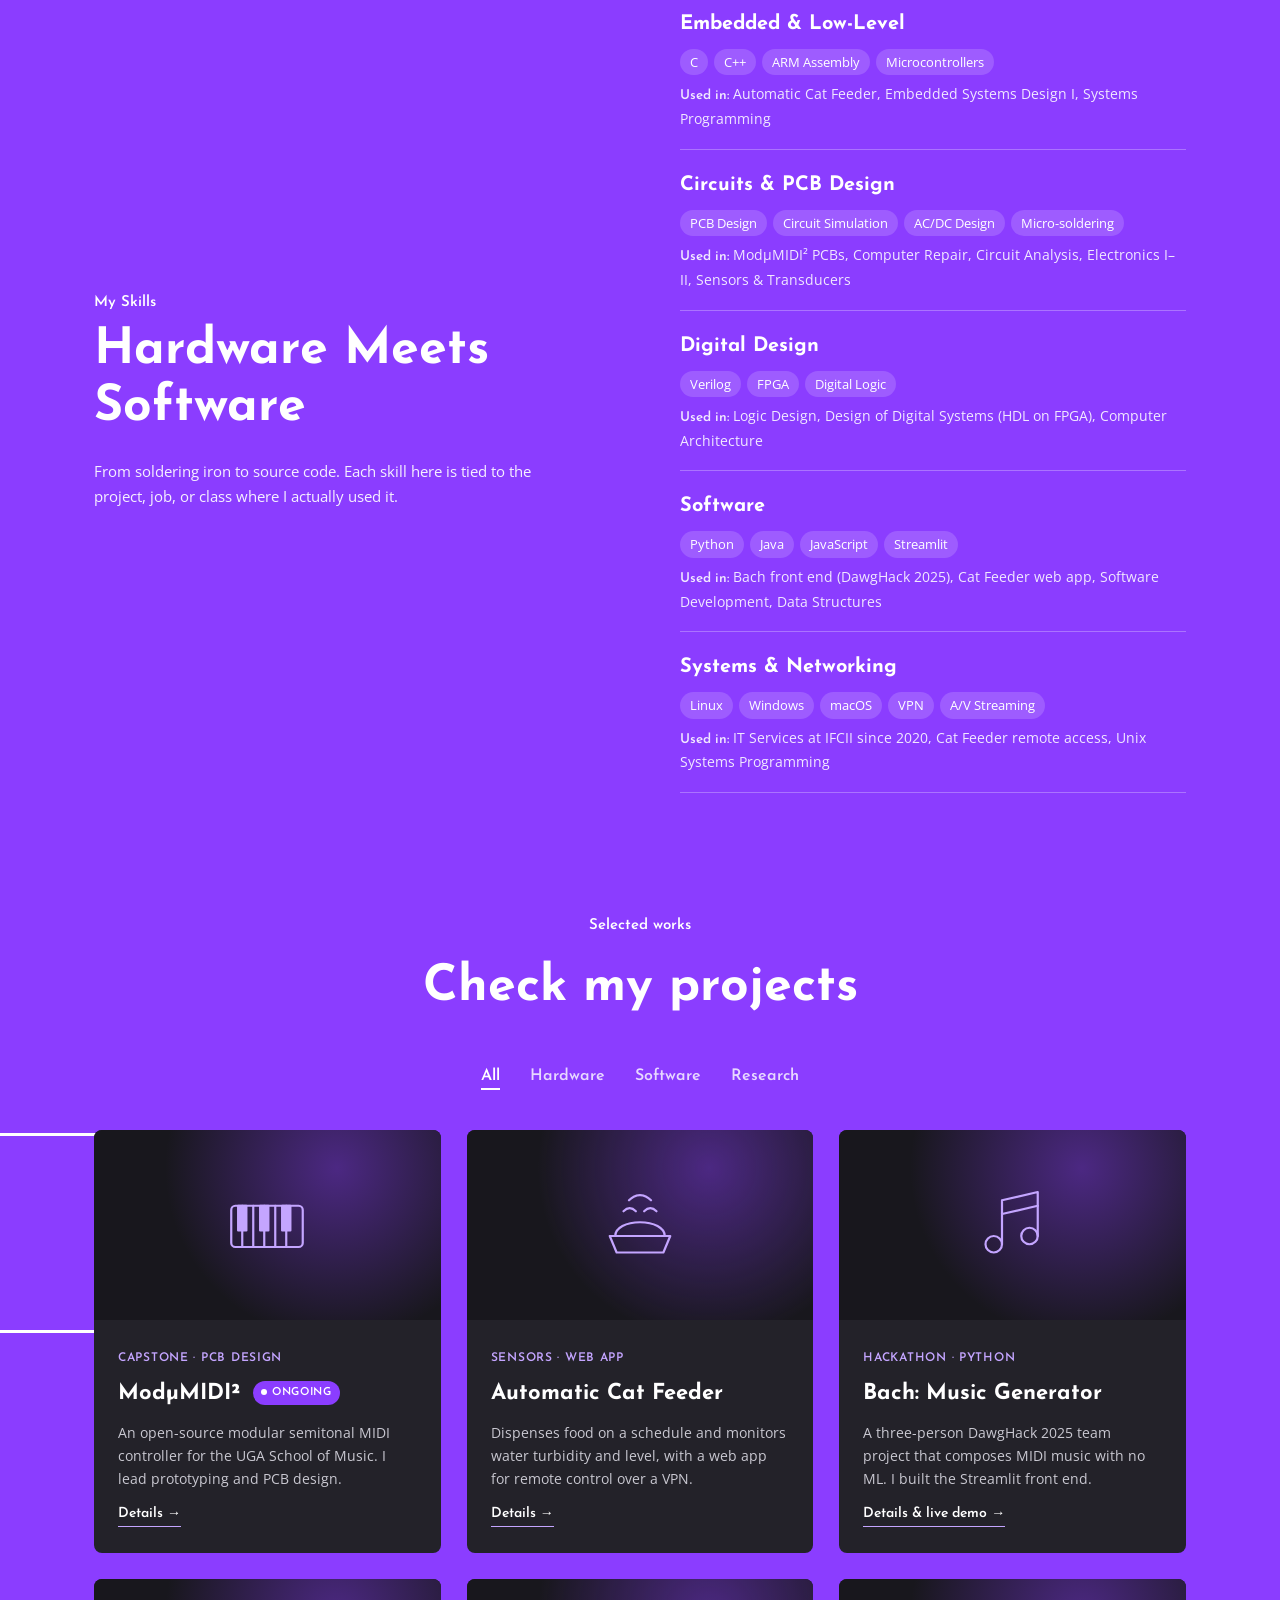
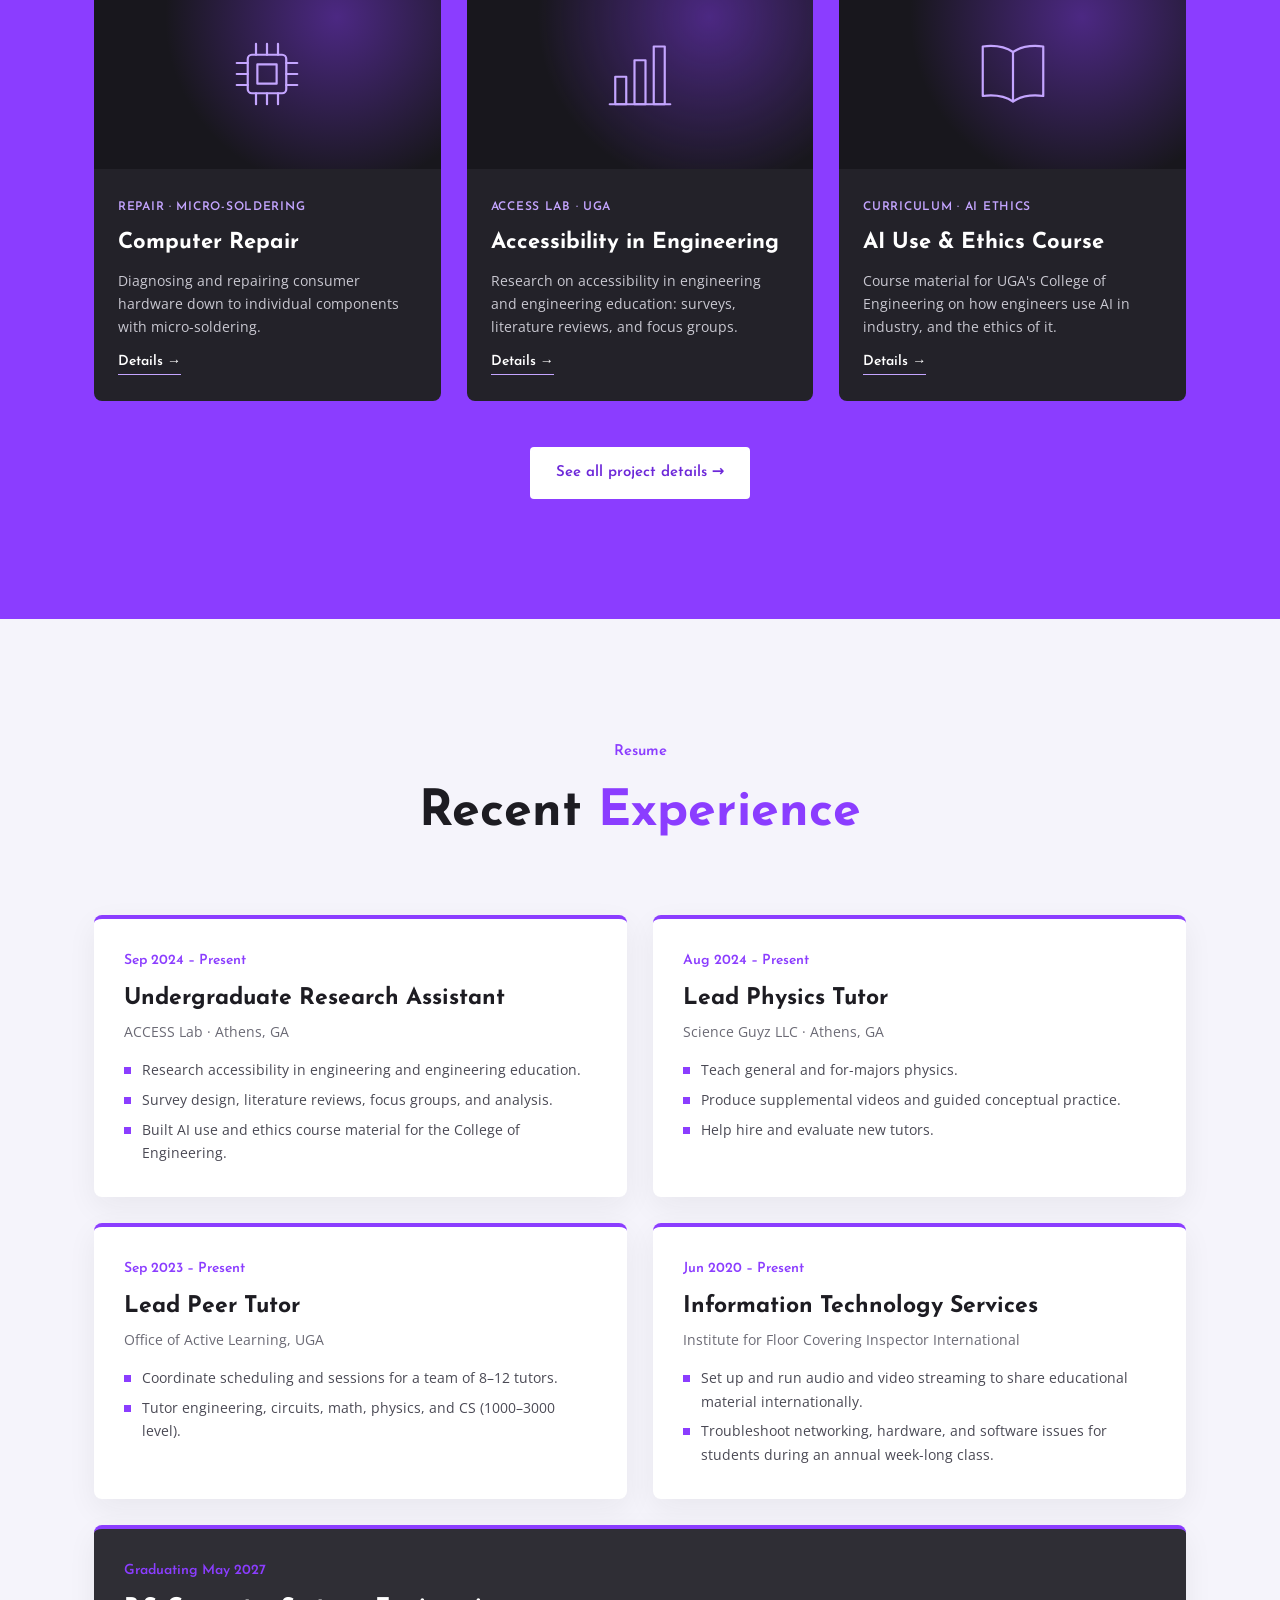
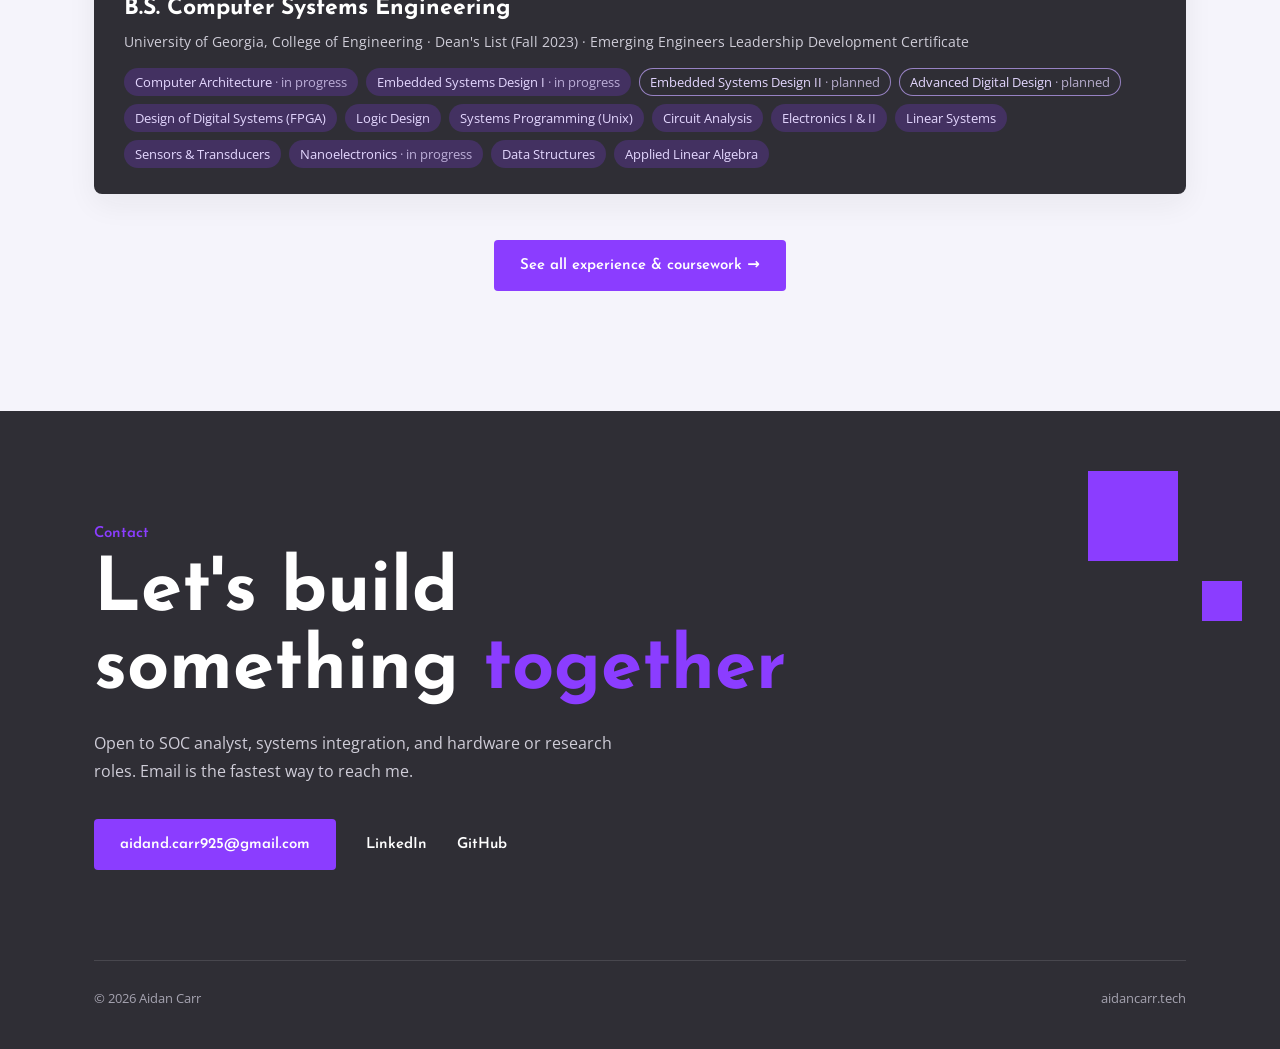
==== commit d5bc6b1b: "Add live demo link to Bach project description Updated project details for 'Bach: Music Generator' t" ====
--- a/index.html
+++ b/index.html
@@ -126,7 +126,7 @@
 </a>
 <a class="proj" data-c="software" href="projects.html#bach">
 <div class="art"><svg viewBox="0 0 64 64"><path d="M24 46V14l26-6v32"/><circle cx="18" cy="46" r="6"/><circle cx="44" cy="40" r="6"/><path d="M24 24l26-6"/></svg></div>
-<div class="body"><span class="tag">Hackathon · Python</span><h3>Bach: Music Generator</h3><p>A three-person DawgHack 2025 team project that composes MIDI music with no ML. I built the Streamlit front end.</p><span class="more">Details →</span></div>
+<div class="body"><span class="tag">Hackathon · Python</span><h3>Bach: Music Generator</h3><p>A three-person DawgHack 2025 team project that composes MIDI music with no ML. I built the Streamlit front end.</p><span class="more">Details &amp; live demo →</span></div>
 </a>
 <a class="proj" data-c="hardware" href="projects.html#computer-repair">
 <div class="art"><svg viewBox="0 0 64 64"><rect x="18" y="18" width="28" height="28" rx="3"/><rect x="25" y="25" width="14" height="14"/><path d="M24 18v-8M32 18v-8M40 18v-8M24 54v-8M32 54v-8M40 54v-8M18 24h-8M18 32h-8M18 40h-8M54 24h-8M54 32h-8M54 40h-8"/></svg></div>
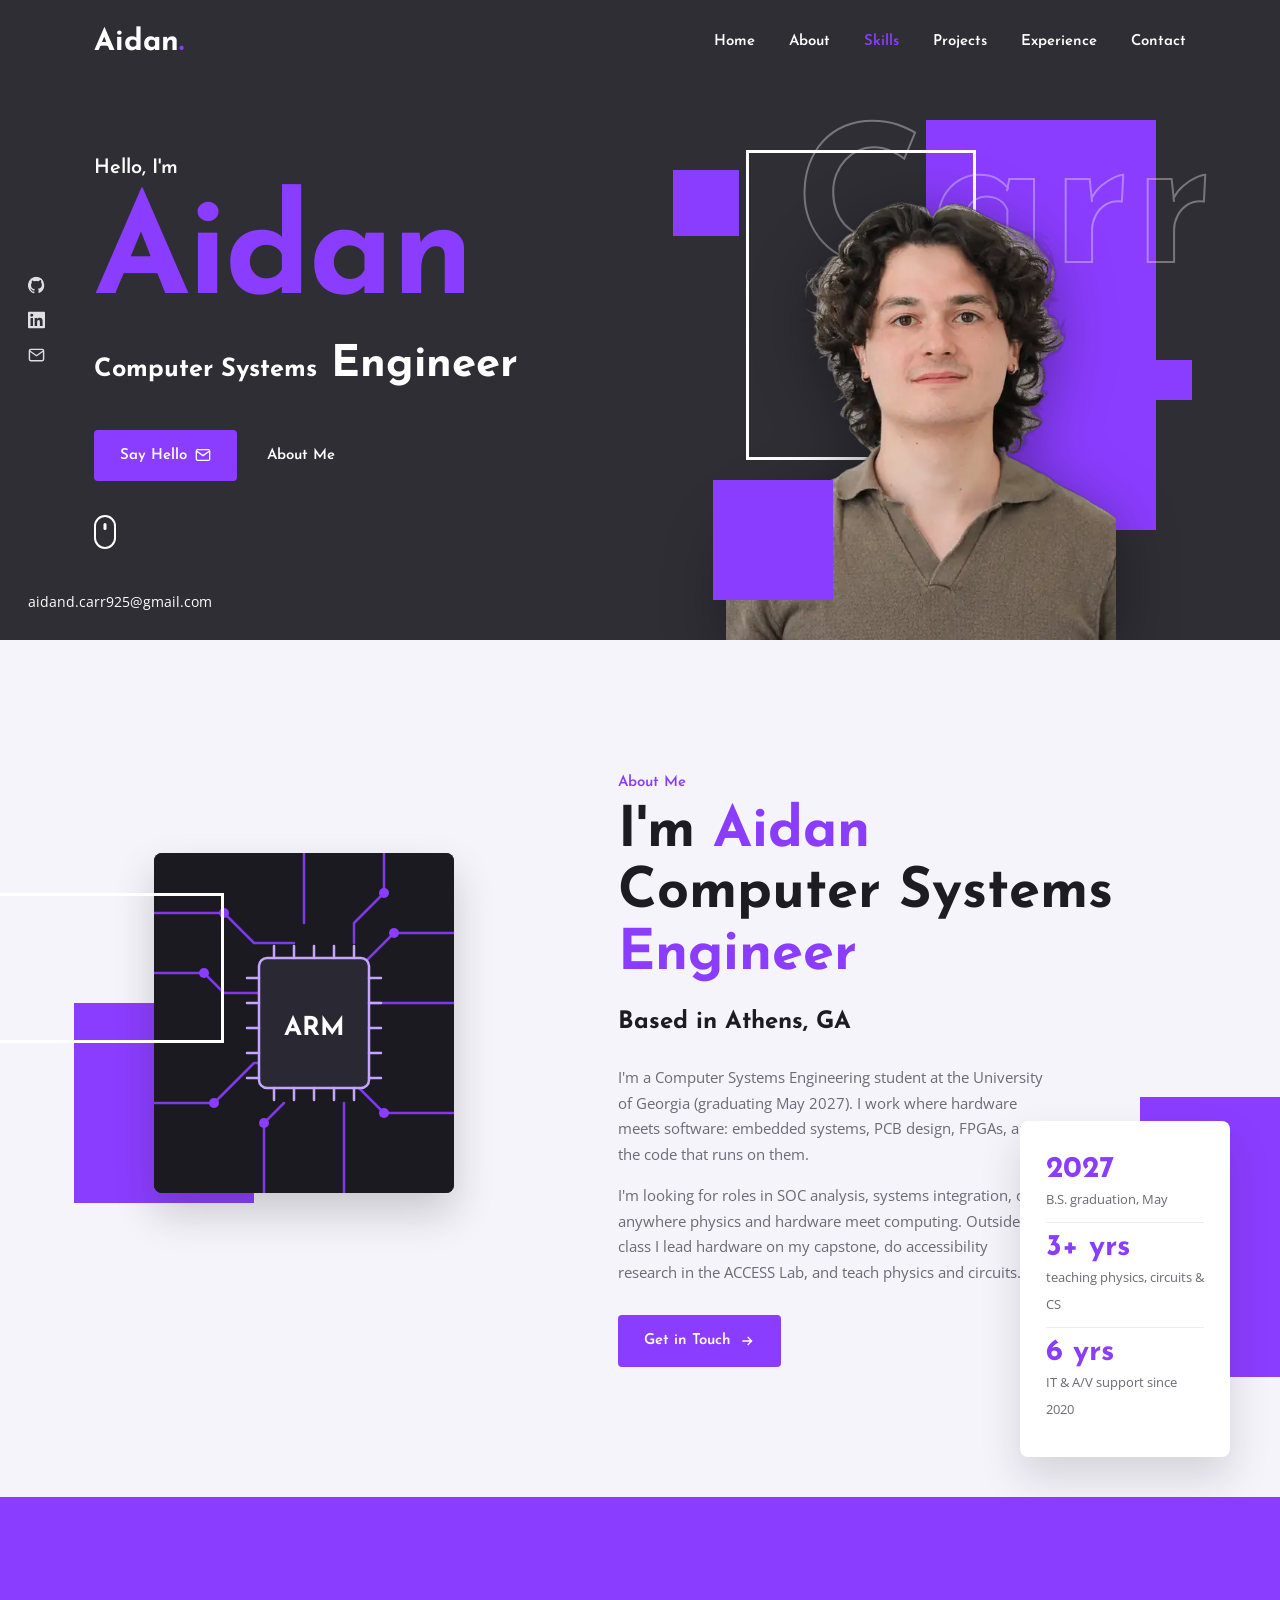
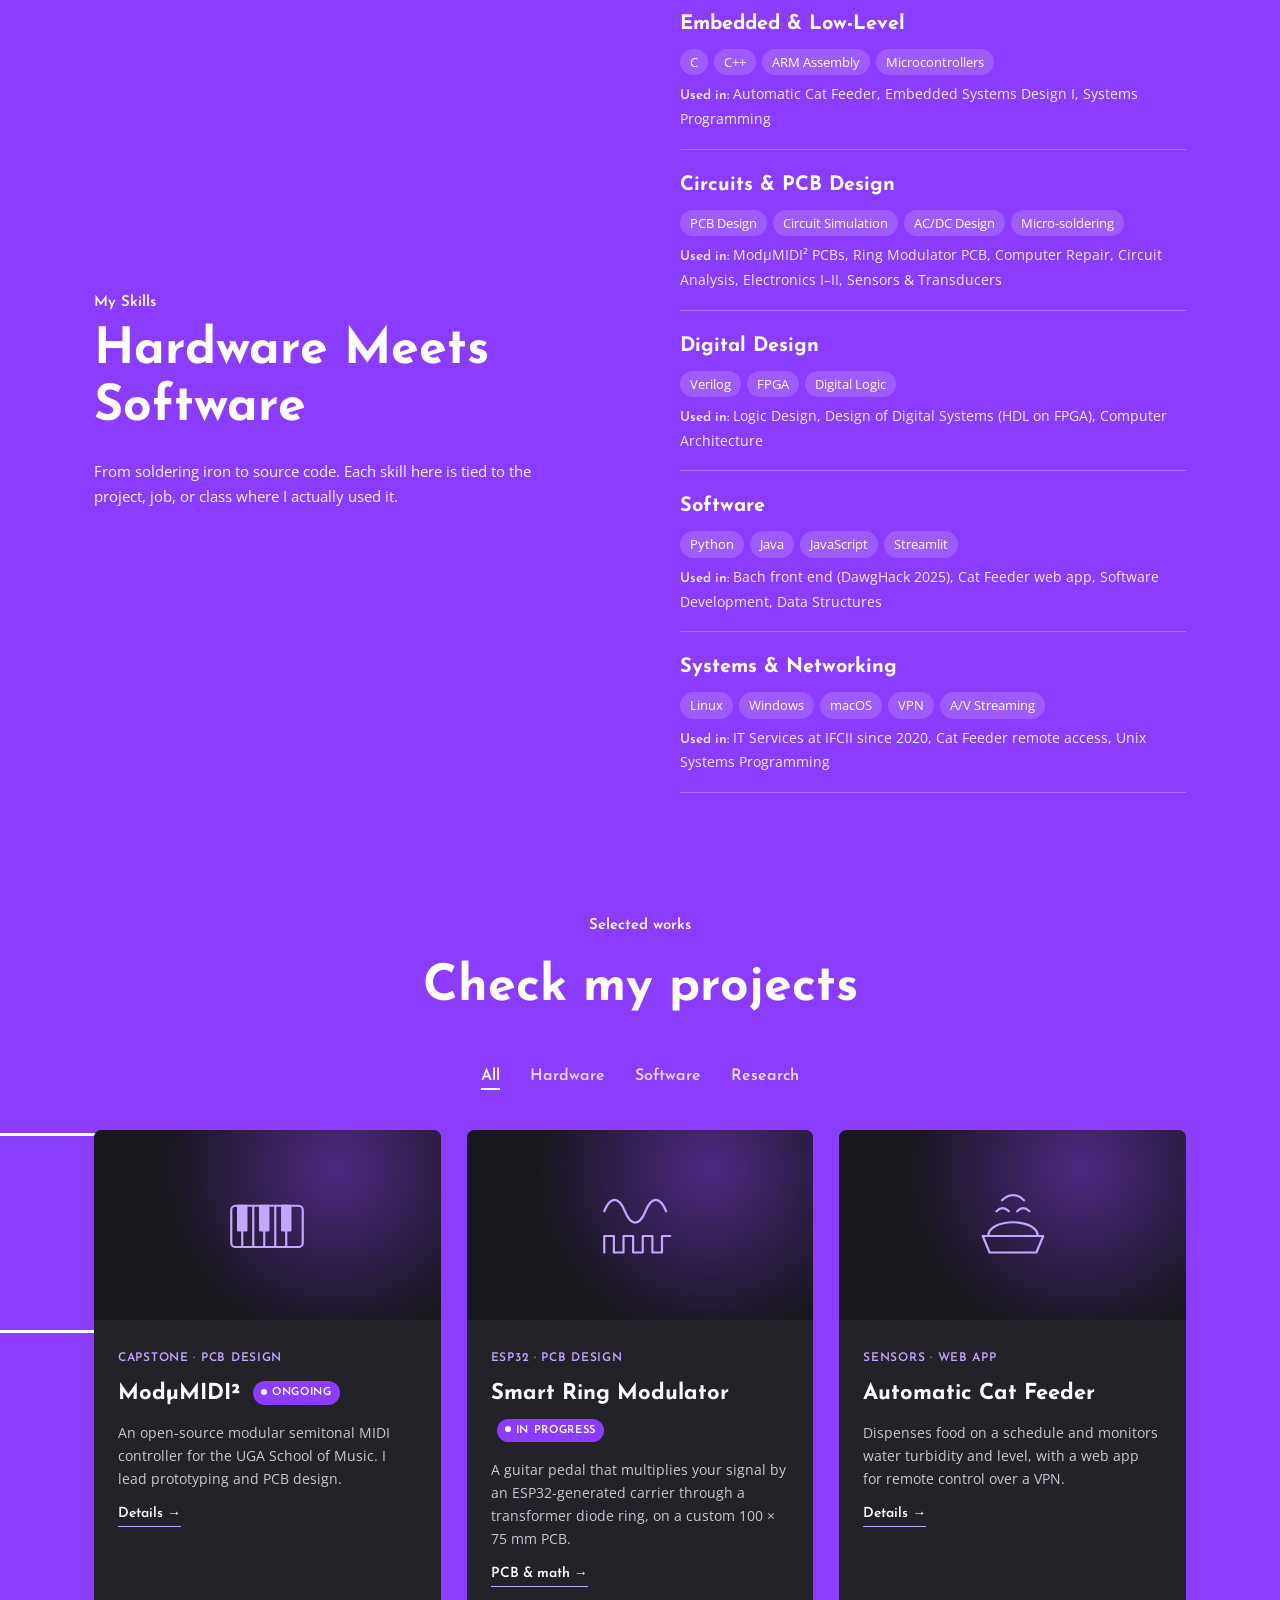
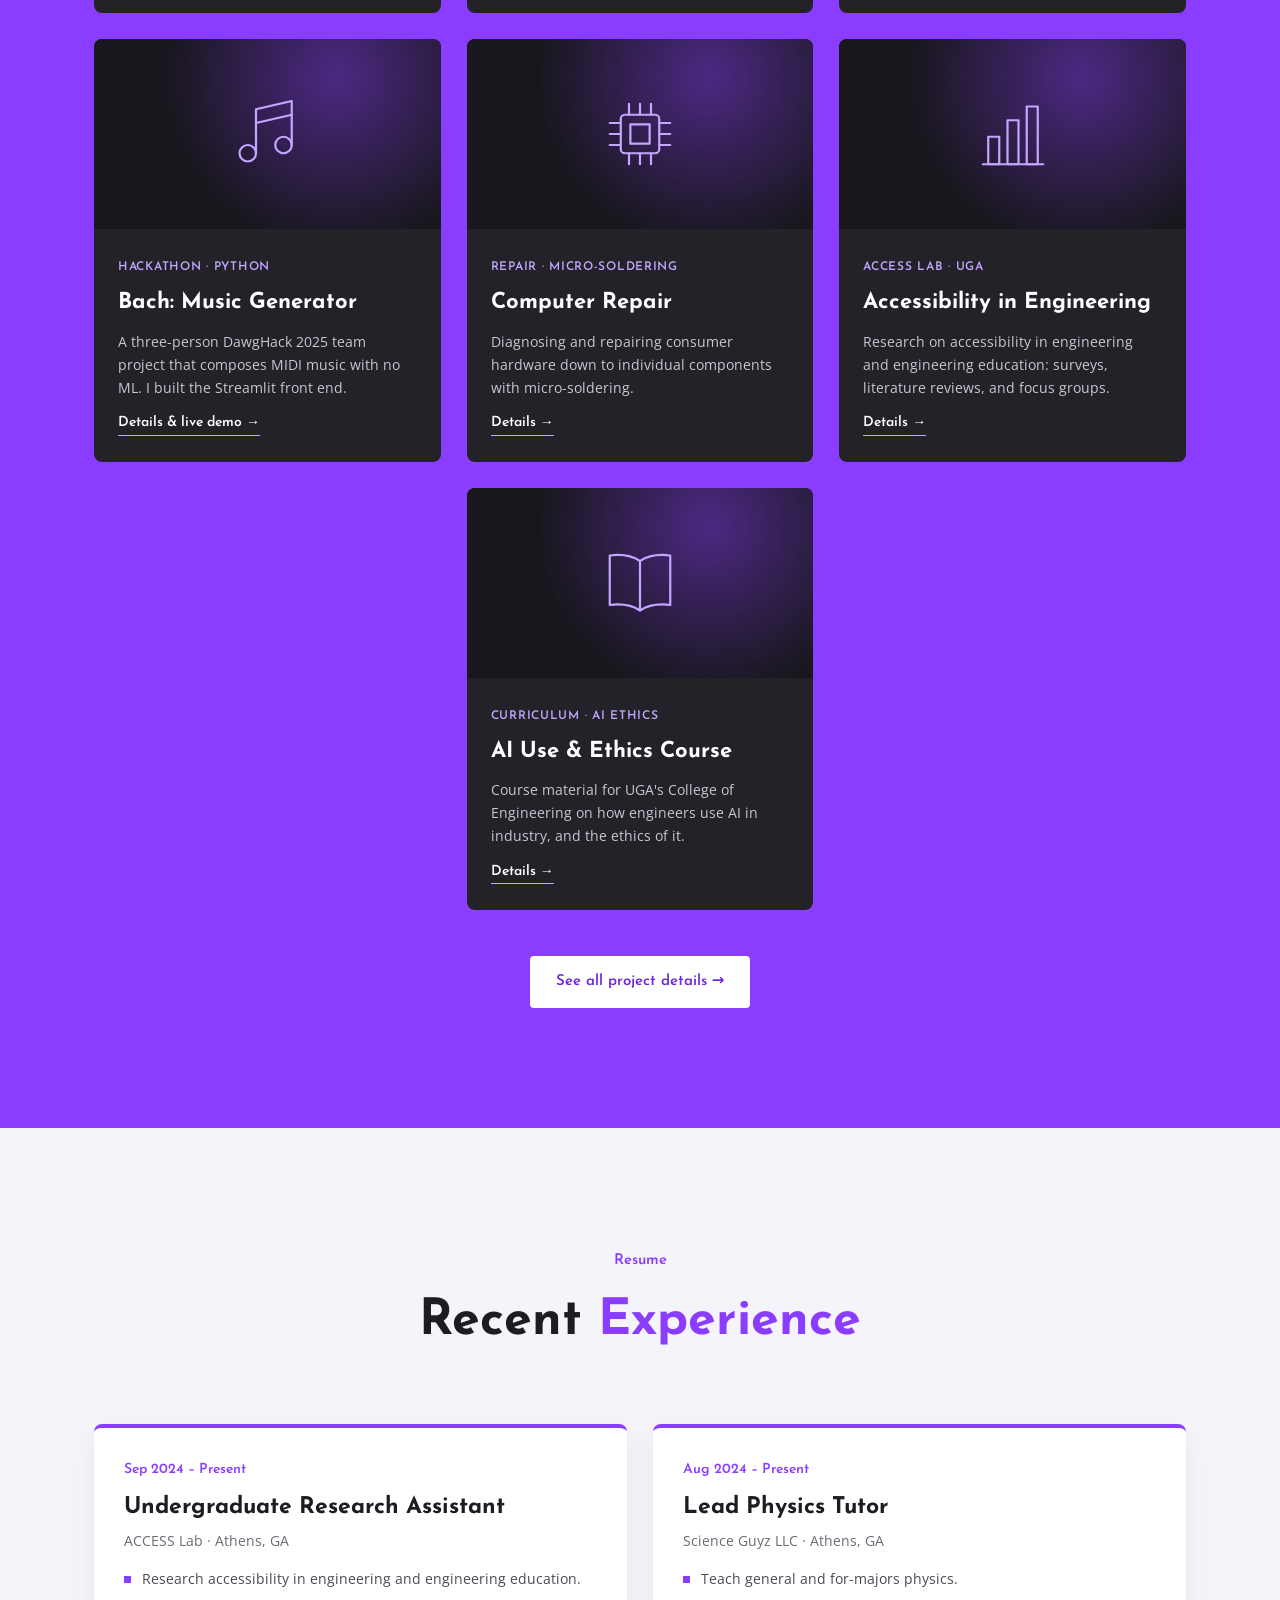
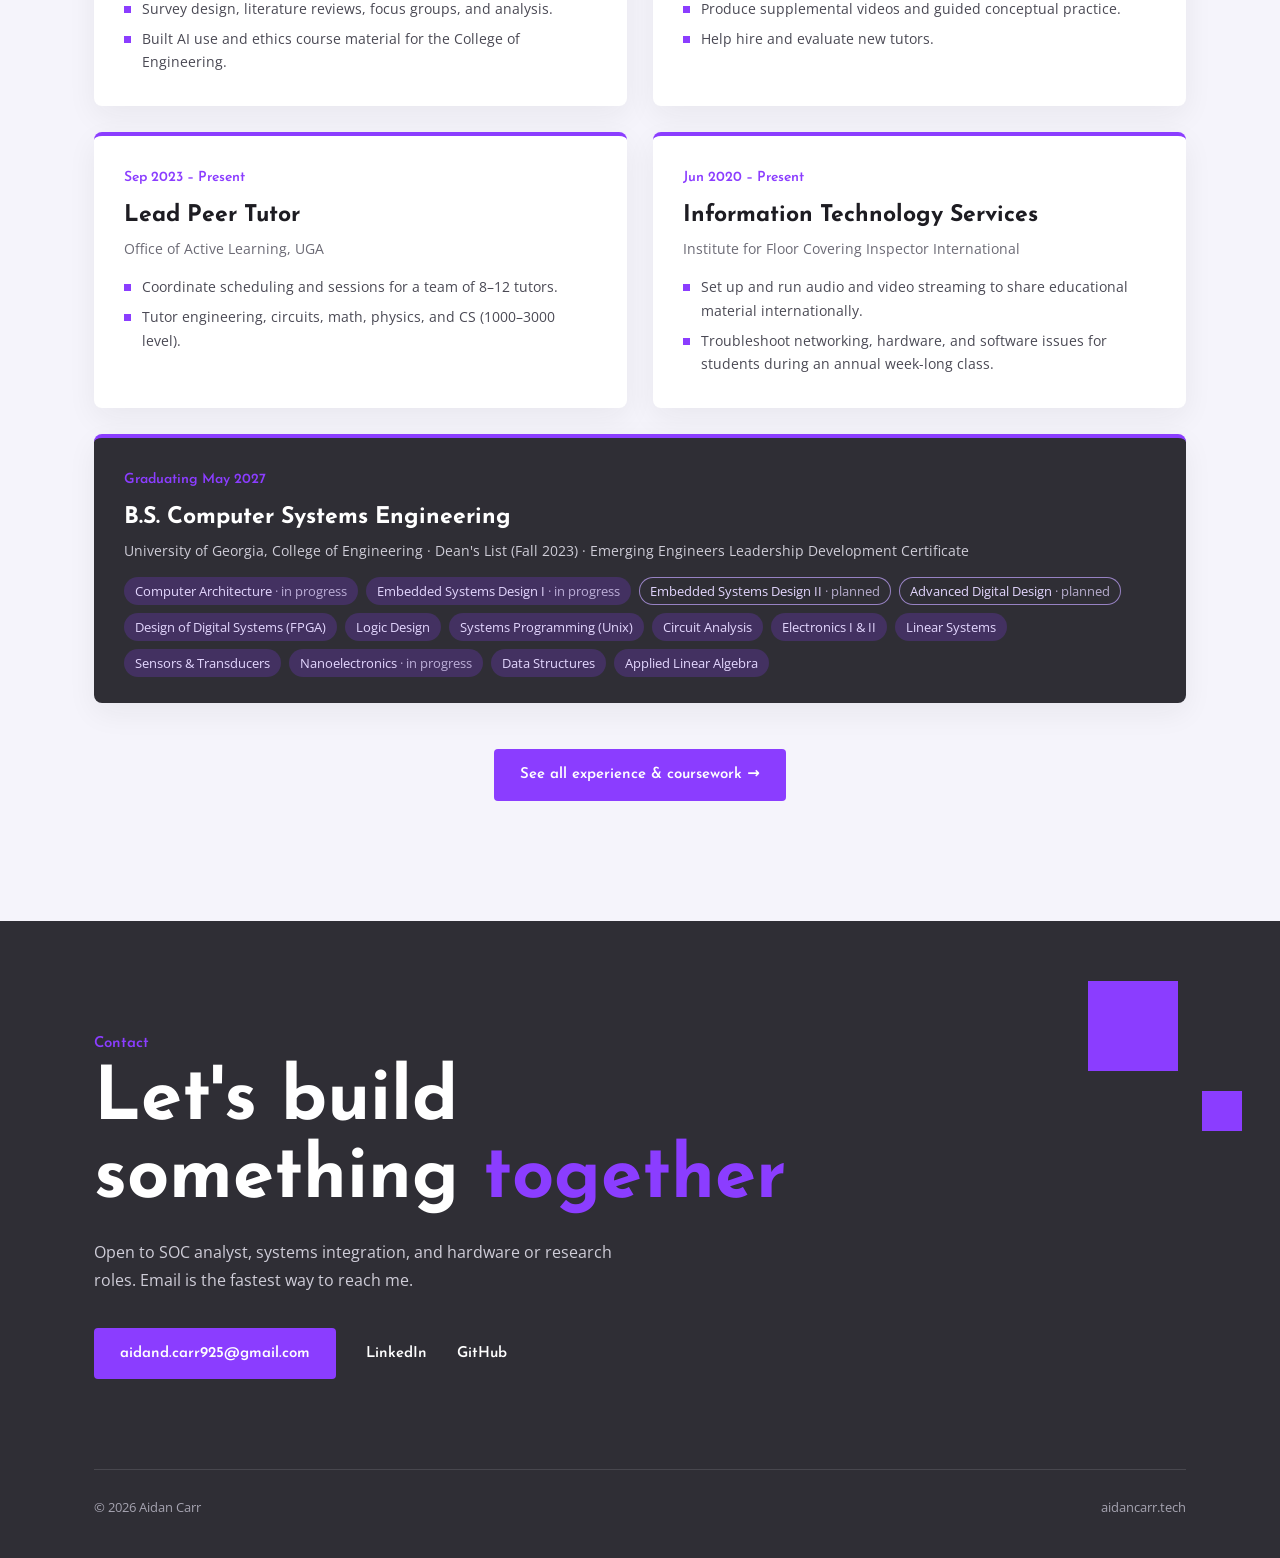
==== commit c8a4b6bb: "Add Smart Ring Modulator page with PCB render and ring-modulation math graphic" ====
--- a/index.html
+++ b/index.html
@@ -98,7 +98,7 @@
 </div>
 <div class="skillset">
 <div class="sk"><h3>Embedded &amp; Low-Level</h3><div class="chips"><span>C</span><span>C++</span><span>ARM Assembly</span><span>Microcontrollers</span></div><div class="used"><b>Used in:</b> Automatic Cat Feeder, Embedded Systems Design I, Systems Programming</div></div>
-<div class="sk"><h3>Circuits &amp; PCB Design</h3><div class="chips"><span>PCB Design</span><span>Circuit Simulation</span><span>AC/DC Design</span><span>Micro-soldering</span></div><div class="used"><b>Used in:</b> ModμMIDI² PCBs, Computer Repair, Circuit Analysis, Electronics I–II, Sensors &amp; Transducers</div></div>
+<div class="sk"><h3>Circuits &amp; PCB Design</h3><div class="chips"><span>PCB Design</span><span>Circuit Simulation</span><span>AC/DC Design</span><span>Micro-soldering</span></div><div class="used"><b>Used in:</b> ModμMIDI² PCBs, Ring Modulator PCB, Computer Repair, Circuit Analysis, Electronics I–II, Sensors &amp; Transducers</div></div>
 <div class="sk"><h3>Digital Design</h3><div class="chips"><span>Verilog</span><span>FPGA</span><span>Digital Logic</span></div><div class="used"><b>Used in:</b> Logic Design, Design of Digital Systems (HDL on FPGA), Computer Architecture</div></div>
 <div class="sk"><h3>Software</h3><div class="chips"><span>Python</span><span>Java</span><span>JavaScript</span><span>Streamlit</span></div><div class="used"><b>Used in:</b> Bach front end (DawgHack 2025), Cat Feeder web app, Software Development, Data Structures</div></div>
 <div class="sk"><h3>Systems &amp; Networking</h3><div class="chips"><span>Linux</span><span>Windows</span><span>macOS</span><span>VPN</span><span>A/V Streaming</span></div><div class="used"><b>Used in:</b> IT Services at IFCII since 2020, Cat Feeder remote access, Unix Systems Programming</div></div>
@@ -119,6 +119,10 @@
 <a class="proj" data-c="hardware" href="projects.html#modumidi">
 <div class="art"><svg viewBox="0 0 64 64"><rect x="6" y="18" width="52" height="30" rx="3"/><path d="M14 18v30M22 18v30M30 18v30M38 18v30M46 18v30"/><rect x="11" y="18" width="6" height="18" fill="#c4a5ff"/><rect x="27" y="18" width="6" height="18" fill="#c4a5ff"/><rect x="43" y="18" width="6" height="18" fill="#c4a5ff"/></svg></div>
 <div class="body"><span class="tag">Capstone · PCB Design</span><h3>ModμMIDI² <span class="pill" data-on="2027-05-01" data-after="Completed">Ongoing</span></h3><p>An open-source modular semitonal MIDI controller for the UGA School of Music. I lead prototyping and PCB design.</p><span class="more">Details →</span></div>
+</a>
+<a class="proj" data-c="hardware" href="ring-modulator.html">
+<div class="art"><svg viewBox="0 0 64 64"><path d="M6 22c4.5-11 10.5-11 15 0s10.5 11 15 0 10.5-11 15 0"/><path d="M6 52V40h7v12h7V40h7v12h7V40h7v12h7V40h6"/></svg></div>
+<div class="body"><span class="tag">ESP32 · PCB Design</span><h3>Smart Ring Modulator <span class="pill">In progress</span></h3><p>A guitar pedal that multiplies your signal by an ESP32-generated carrier through a transformer diode ring, on a custom 100 × 75 mm PCB.</p><span class="more">PCB &amp; math →</span></div>
 </a>
 <a class="proj" data-c="hardware software" href="projects.html#cat-feeder">
 <div class="art"><svg viewBox="0 0 64 64"><path d="M10 40h44l-5 12H15z"/><path d="M14 40c0-6 8-10 18-10s18 4 18 10"/><path d="M20 22c3-3 6-3 9 0M35 22c3-3 6-3 9 0"/><path d="M24 14c5-5 11-5 16 0"/></svg></div>
--- a/style.css
+++ b/style.css
@@ -268,3 +268,10 @@
 .courses span[data-state=planned]{background:transparent;box-shadow:inset 0 0 0 1px rgba(196,165,255,.7)}
 .courses span[data-state=current]::after{content:" · in progress";opacity:.75}
 .courses span[data-state=planned]::after{content:" · planned";opacity:.75}
+
+/* OUTLINE BUTTON */
+.btn.outline{background:transparent;color:var(--purple);box-shadow:inset 0 0 0 2px var(--purple)}
+.btn.outline:hover{background:var(--purple);color:#fff}
+
+/* lone last project card centered */
+@media(min-width:981px){.grid>.proj:last-child:nth-child(3n+1){grid-column:2}}
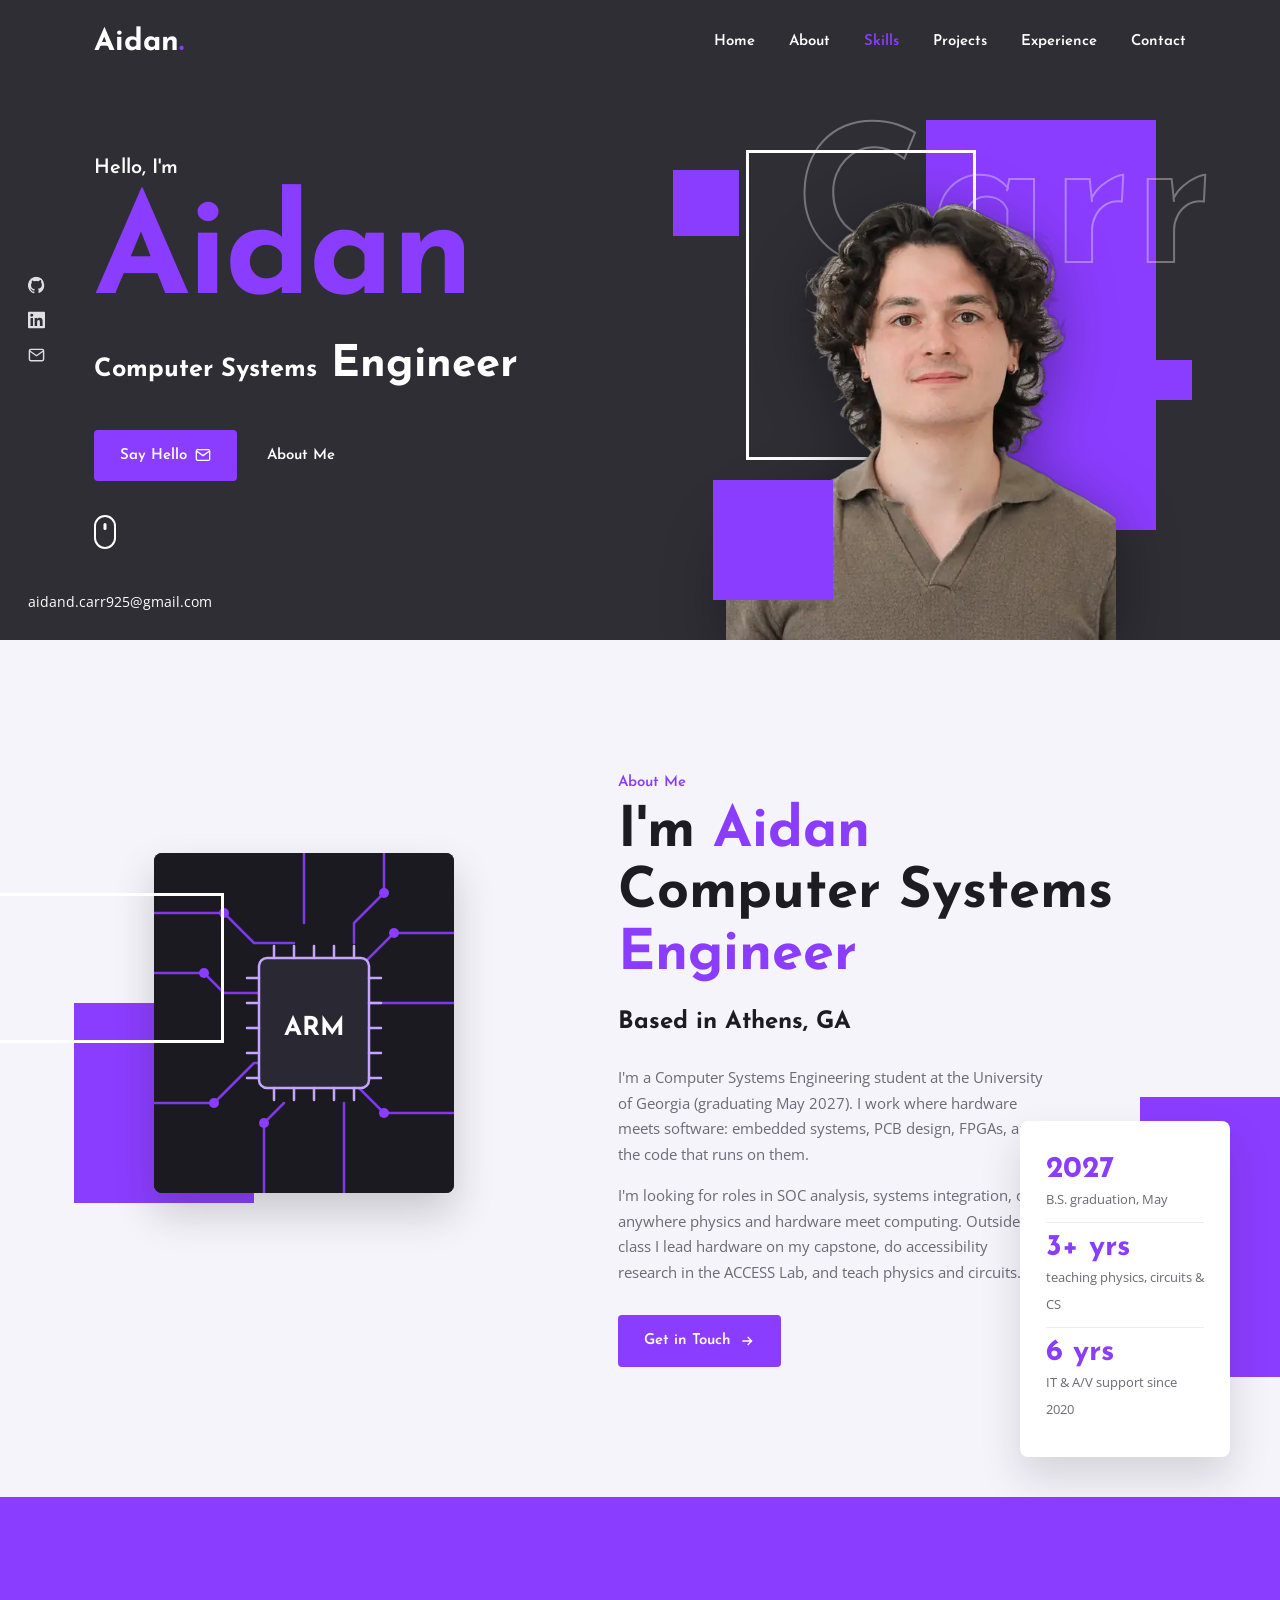
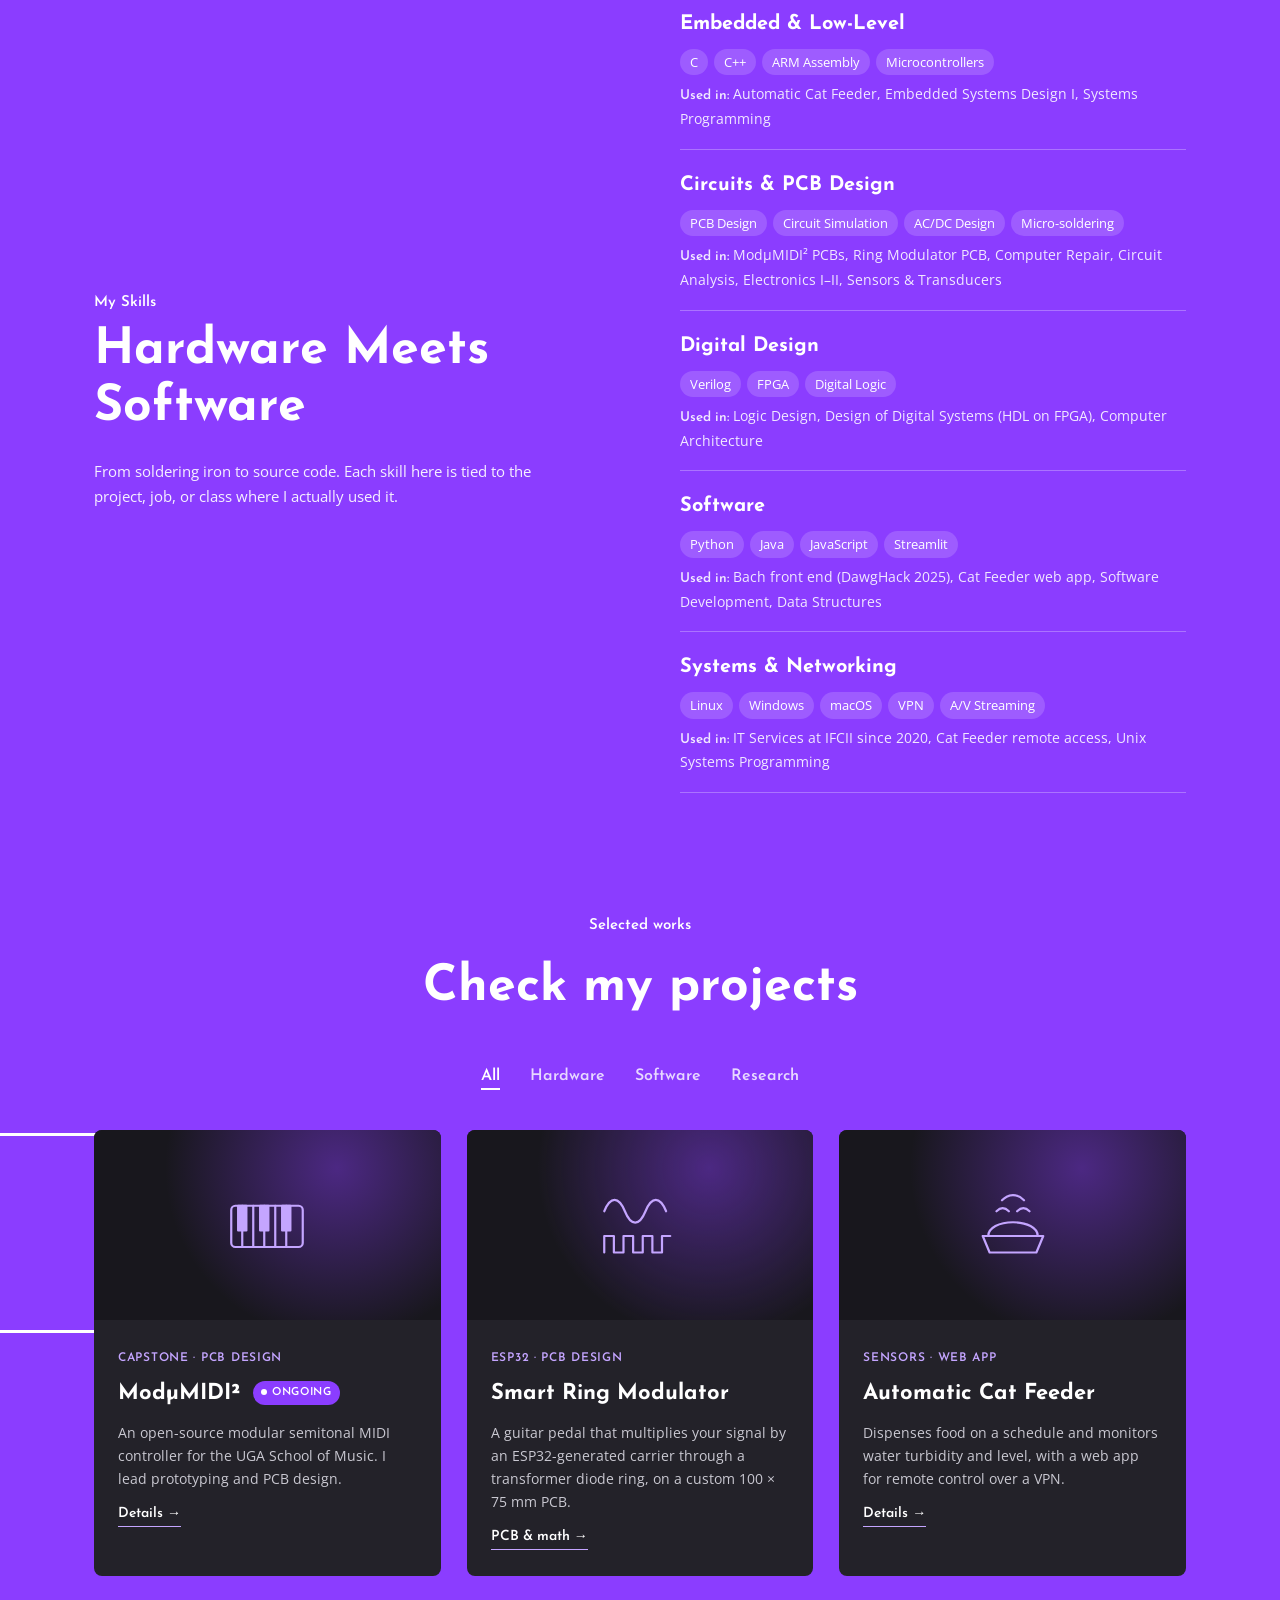
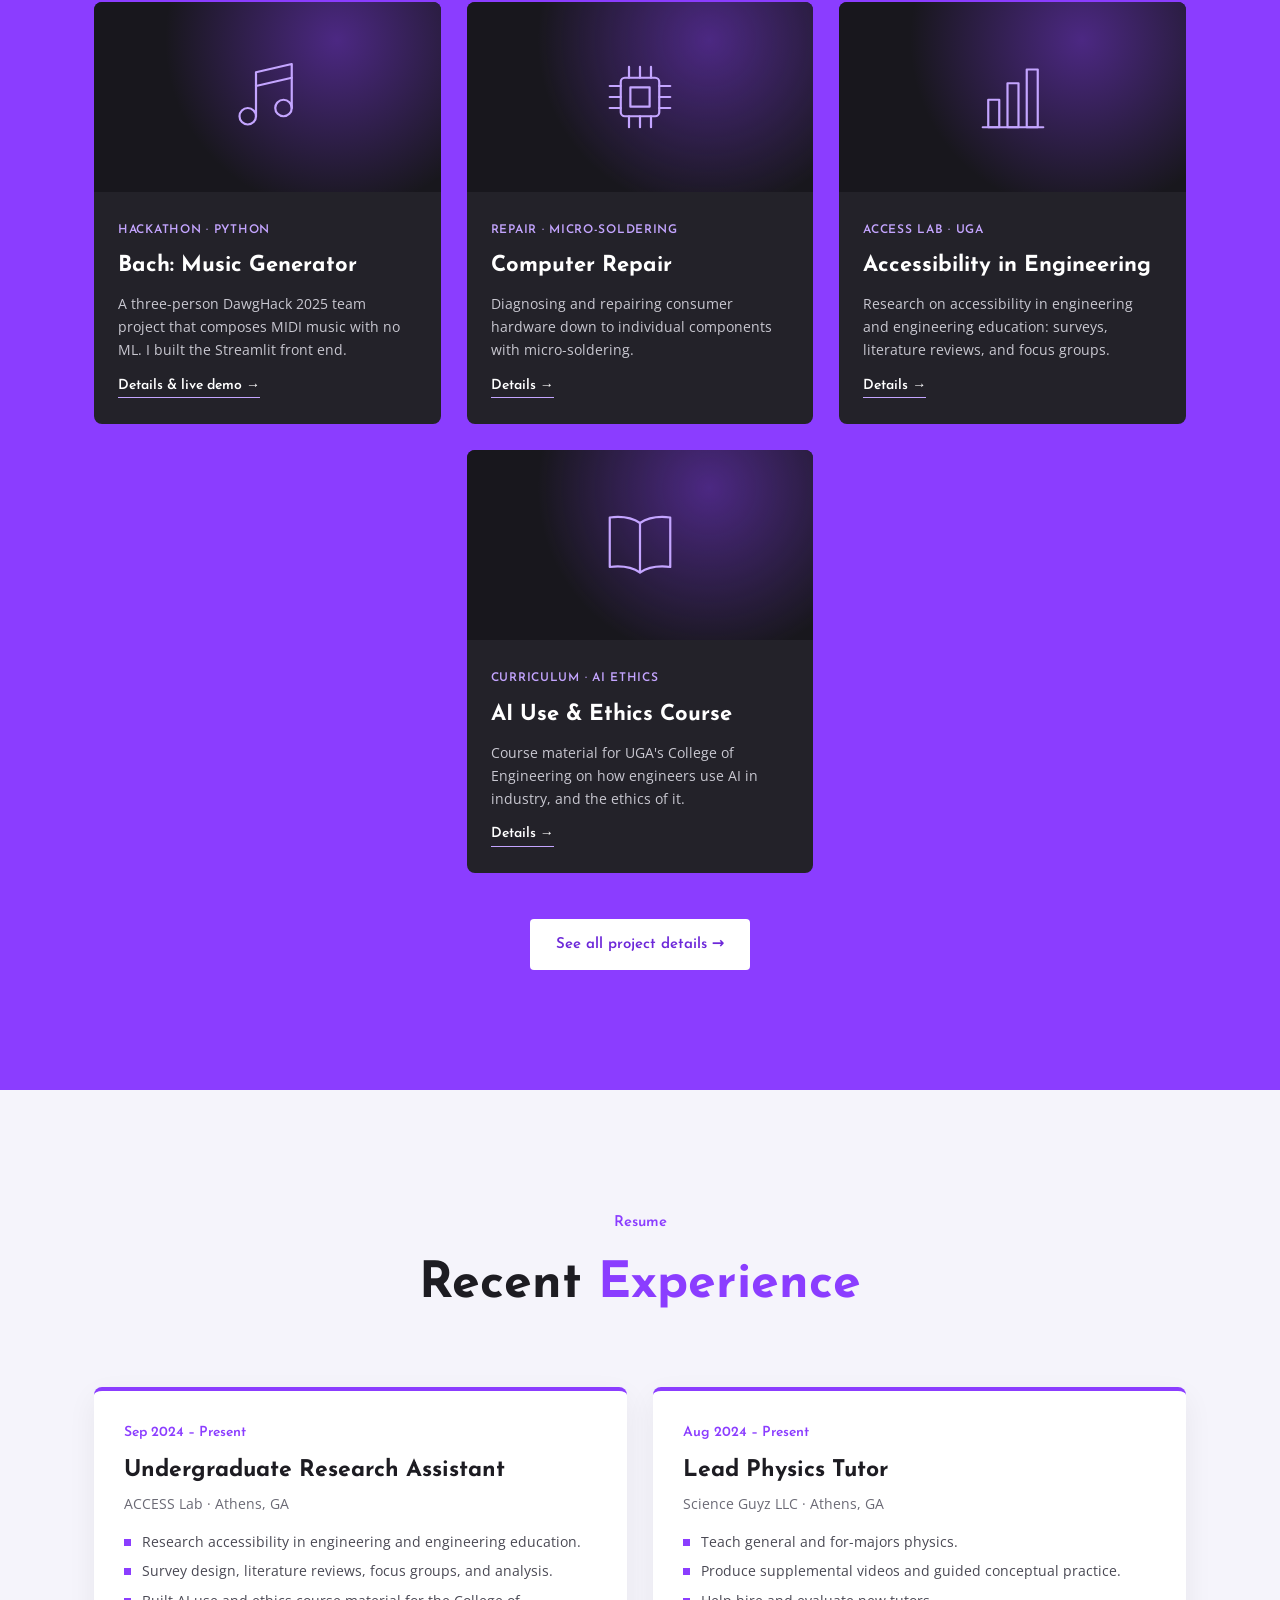
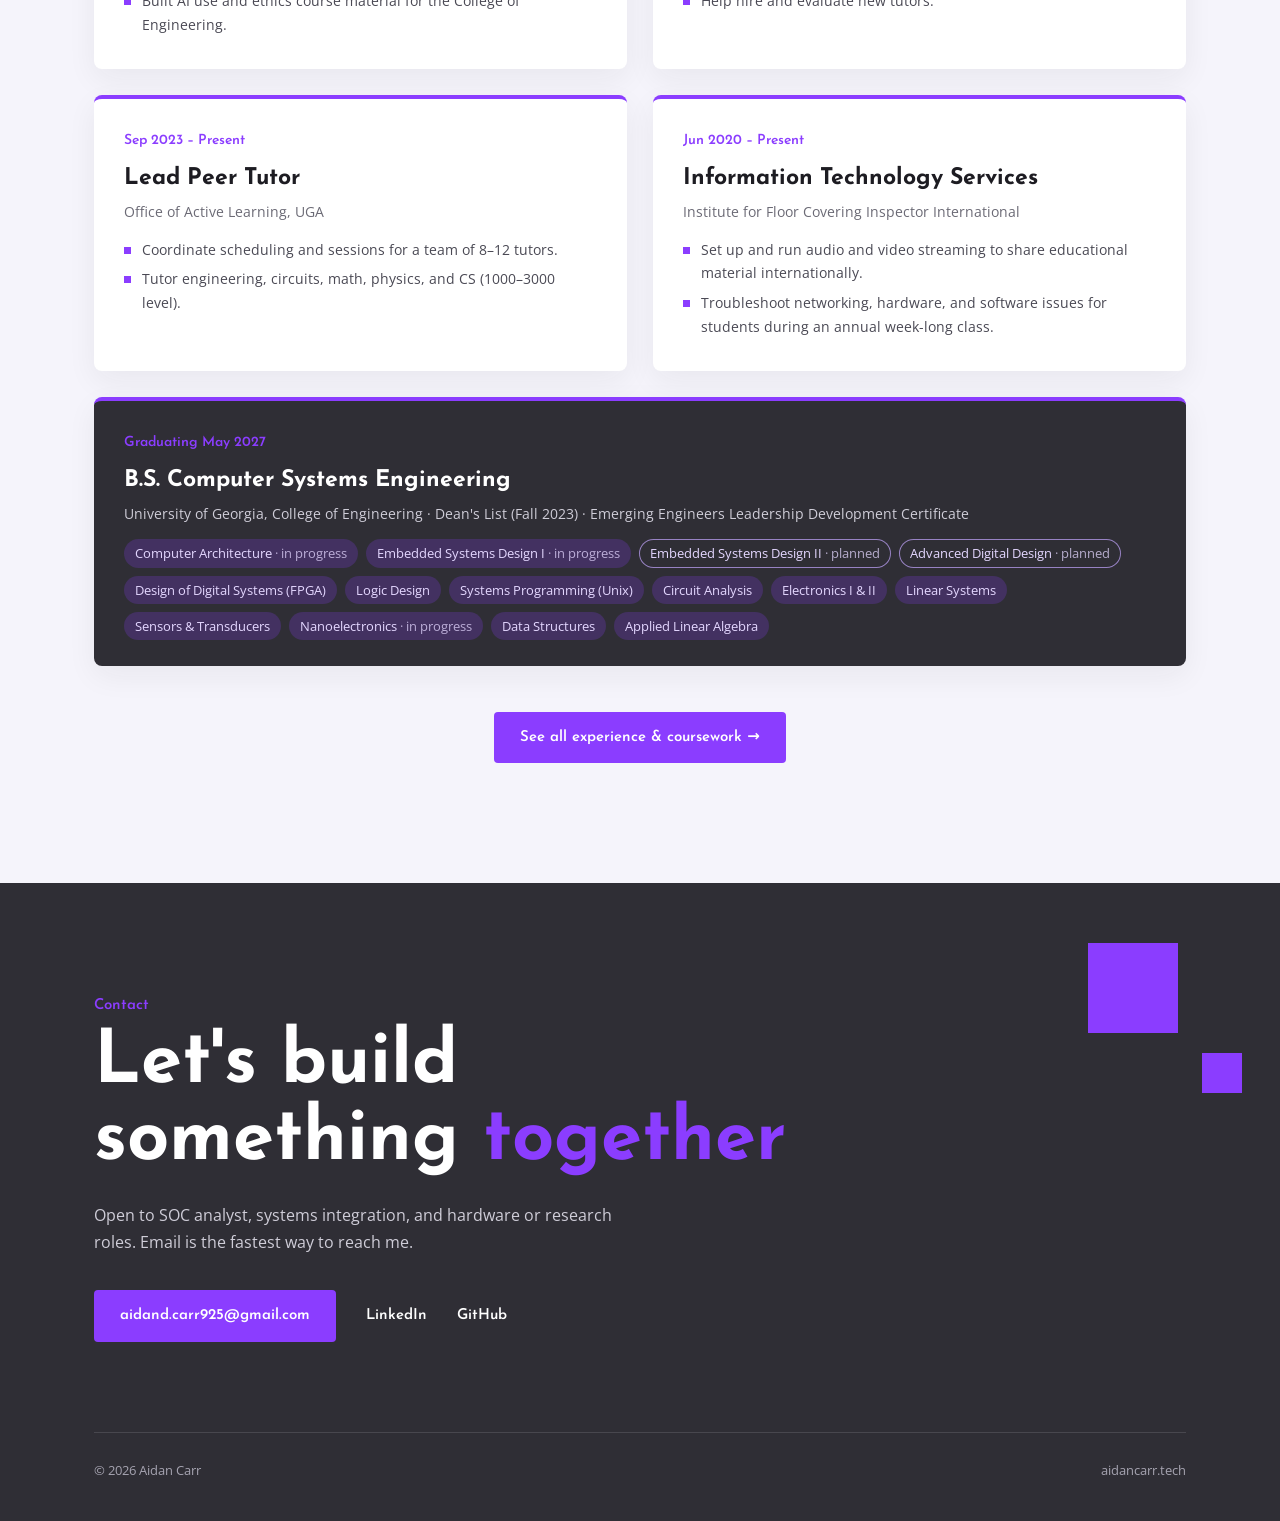
==== commit 26d10aa1: "Remove In progress label from Smart Ring Modulator" ====
--- a/index.html
+++ b/index.html
@@ -122,7 +122,7 @@
 </a>
 <a class="proj" data-c="hardware" href="ring-modulator.html">
 <div class="art"><svg viewBox="0 0 64 64"><path d="M6 22c4.5-11 10.5-11 15 0s10.5 11 15 0 10.5-11 15 0"/><path d="M6 52V40h7v12h7V40h7v12h7V40h7v12h7V40h6"/></svg></div>
-<div class="body"><span class="tag">ESP32 · PCB Design</span><h3>Smart Ring Modulator <span class="pill">In progress</span></h3><p>A guitar pedal that multiplies your signal by an ESP32-generated carrier through a transformer diode ring, on a custom 100 × 75 mm PCB.</p><span class="more">PCB &amp; math →</span></div>
+<div class="body"><span class="tag">ESP32 · PCB Design</span><h3>Smart Ring Modulator</h3><p>A guitar pedal that multiplies your signal by an ESP32-generated carrier through a transformer diode ring, on a custom 100 × 75 mm PCB.</p><span class="more">PCB &amp; math →</span></div>
 </a>
 <a class="proj" data-c="hardware software" href="projects.html#cat-feeder">
 <div class="art"><svg viewBox="0 0 64 64"><path d="M10 40h44l-5 12H15z"/><path d="M14 40c0-6 8-10 18-10s18 4 18 10"/><path d="M20 22c3-3 6-3 9 0M35 22c3-3 6-3 9 0"/><path d="M24 14c5-5 11-5 16 0"/></svg></div>
--- a/style.css
+++ b/style.css
@@ -275,3 +275,9 @@
 
 /* lone last project card centered */
 @media(min-width:981px){.grid>.proj:last-child:nth-child(3n+1){grid-column:2}}
+
+/* links between experience and projects */
+.related{margin-top:14px;padding-top:12px;border-top:1px solid #eee;font-size:14px;color:var(--muted)}
+.related a{font-family:'Josefin Sans';font-weight:600;color:var(--purple);margin-left:12px;border-bottom:1px solid #c4a5ff}
+.related a:hover{color:var(--purple-d)}
+a.inline{color:var(--purple);font-weight:600;border-bottom:1px solid #c4a5ff;white-space:nowrap}
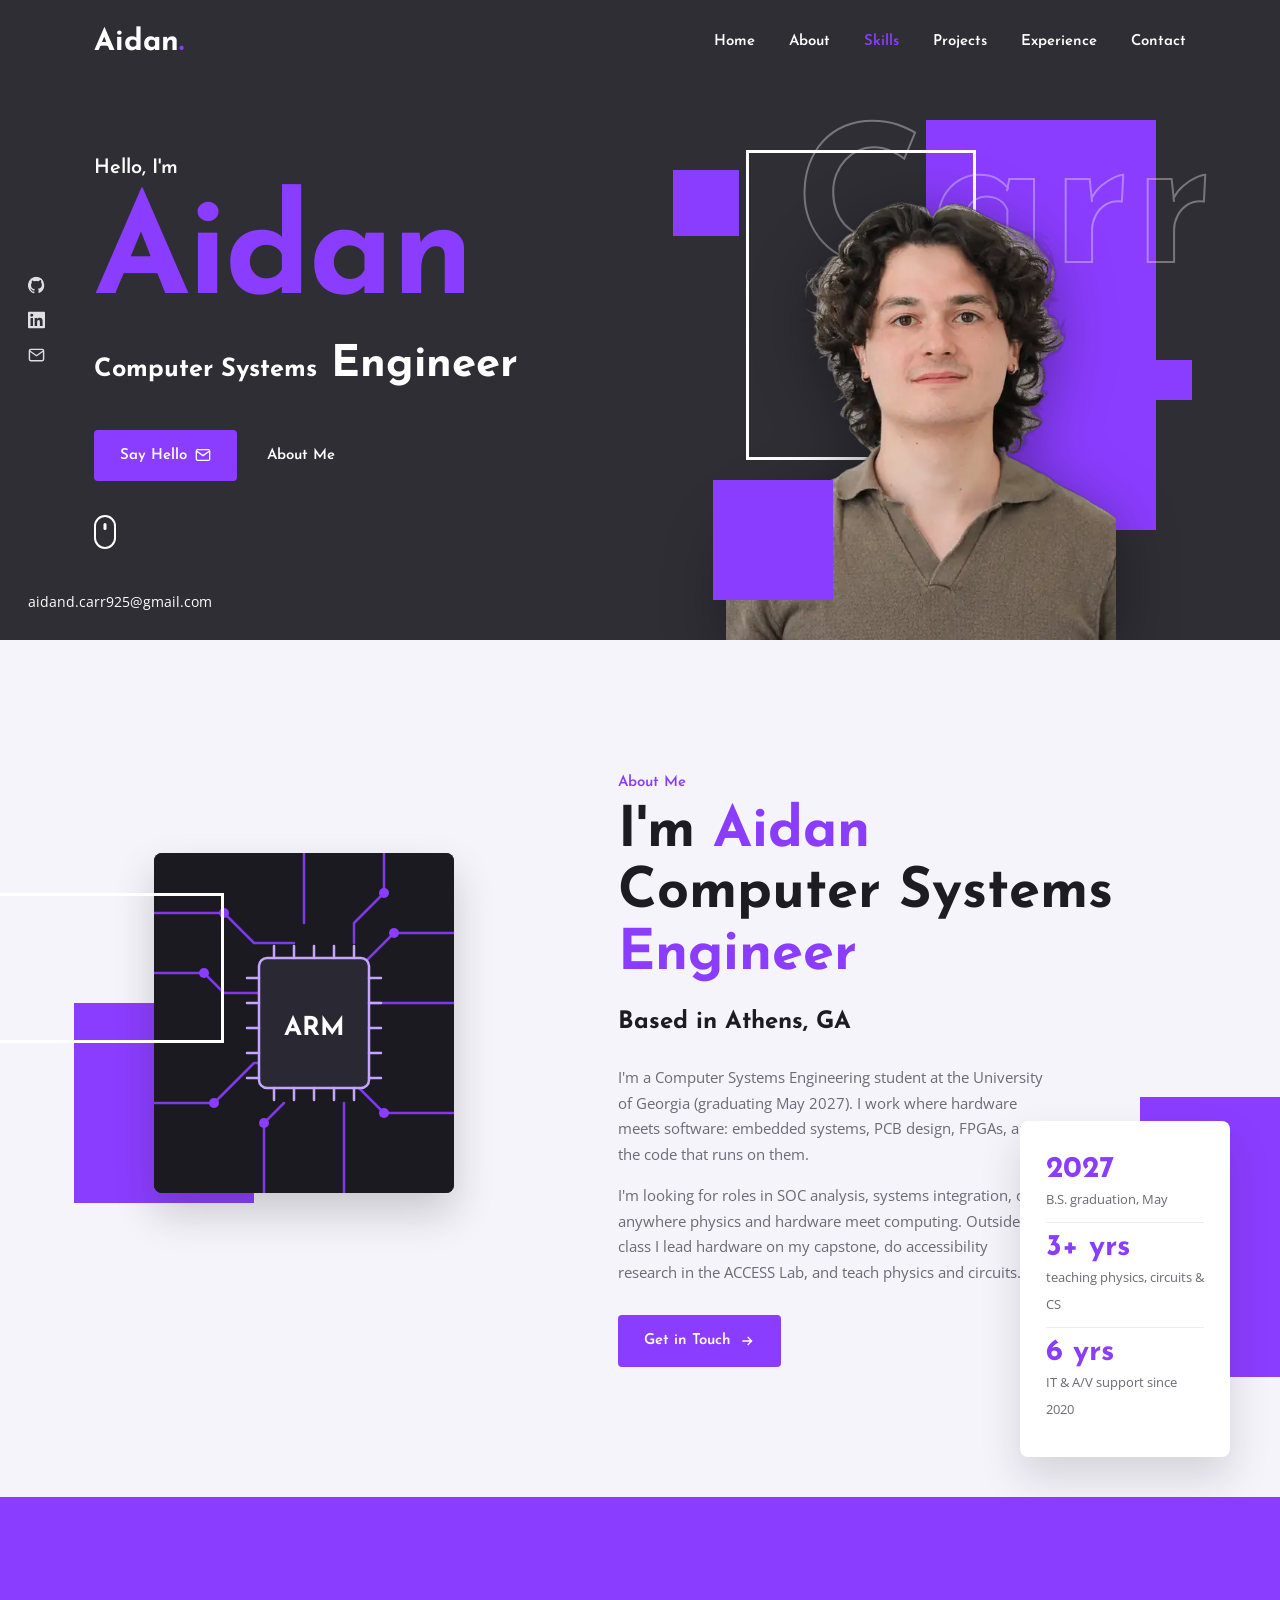
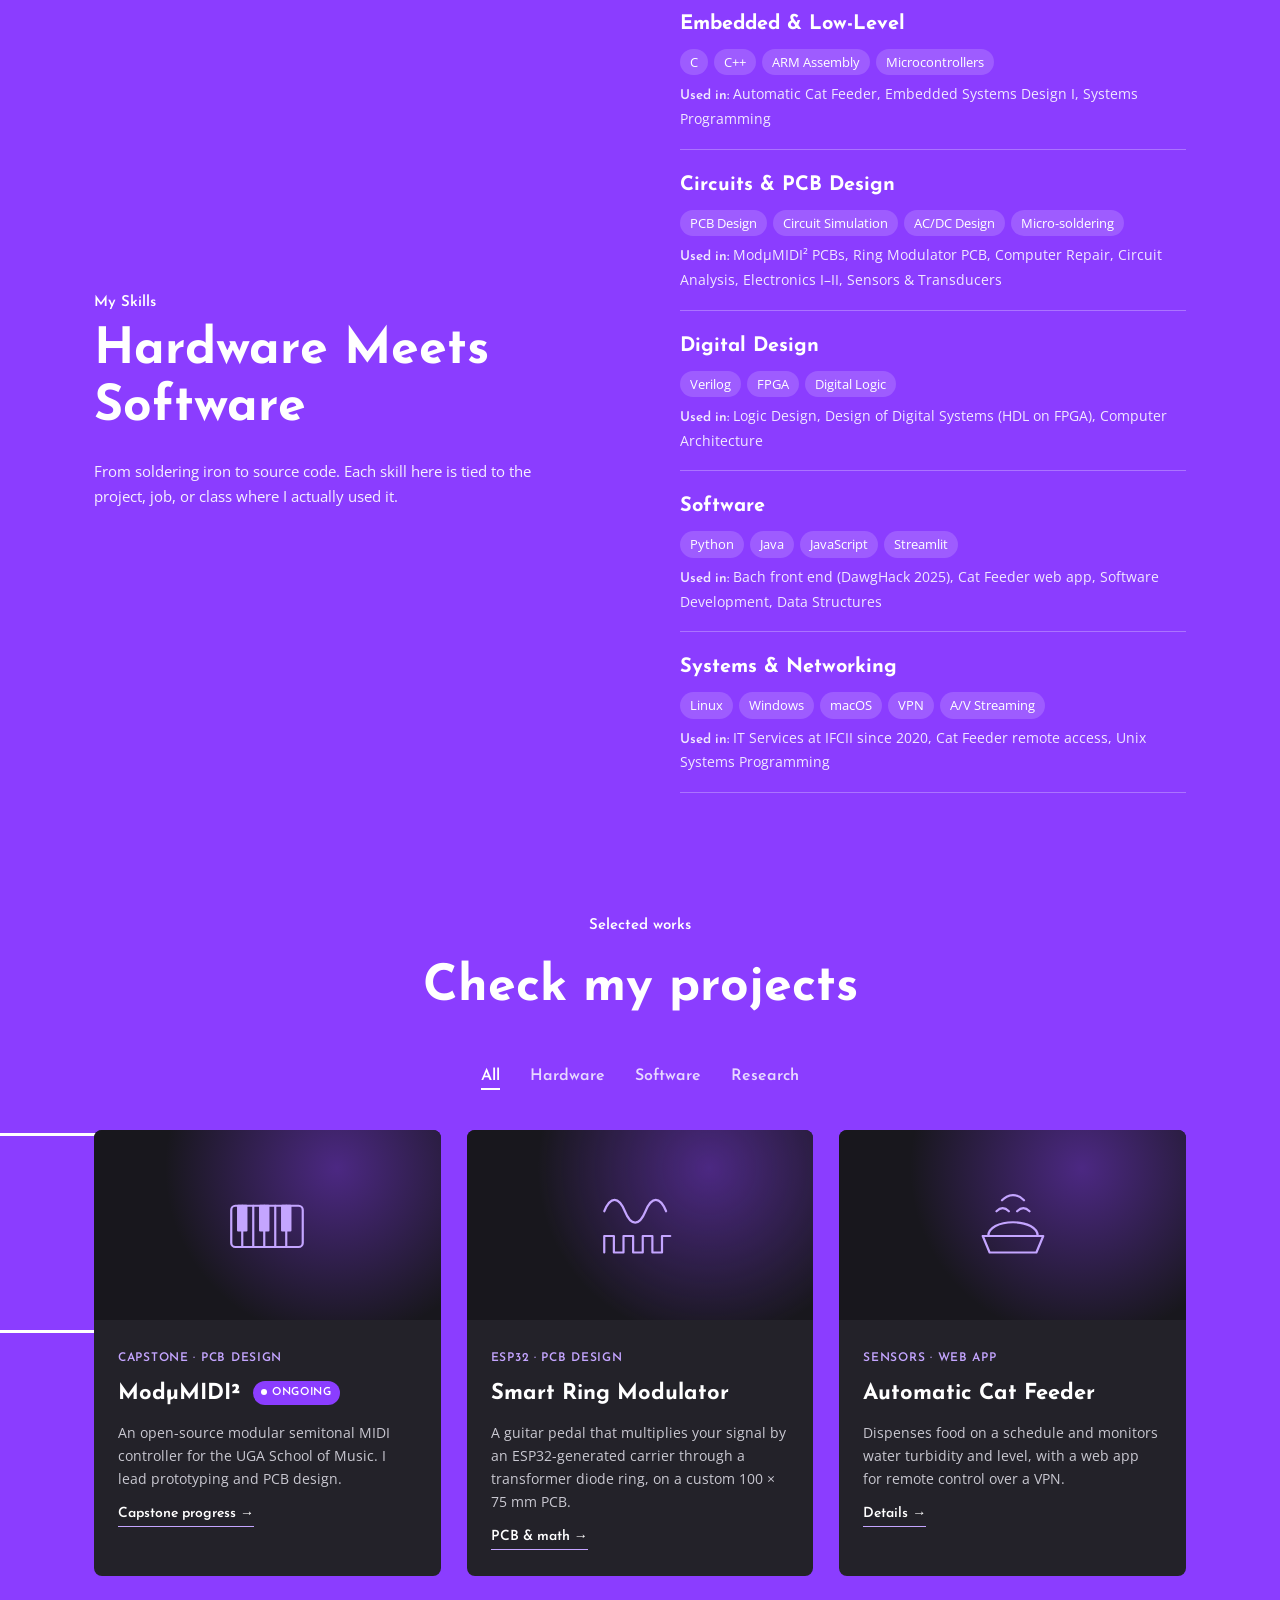
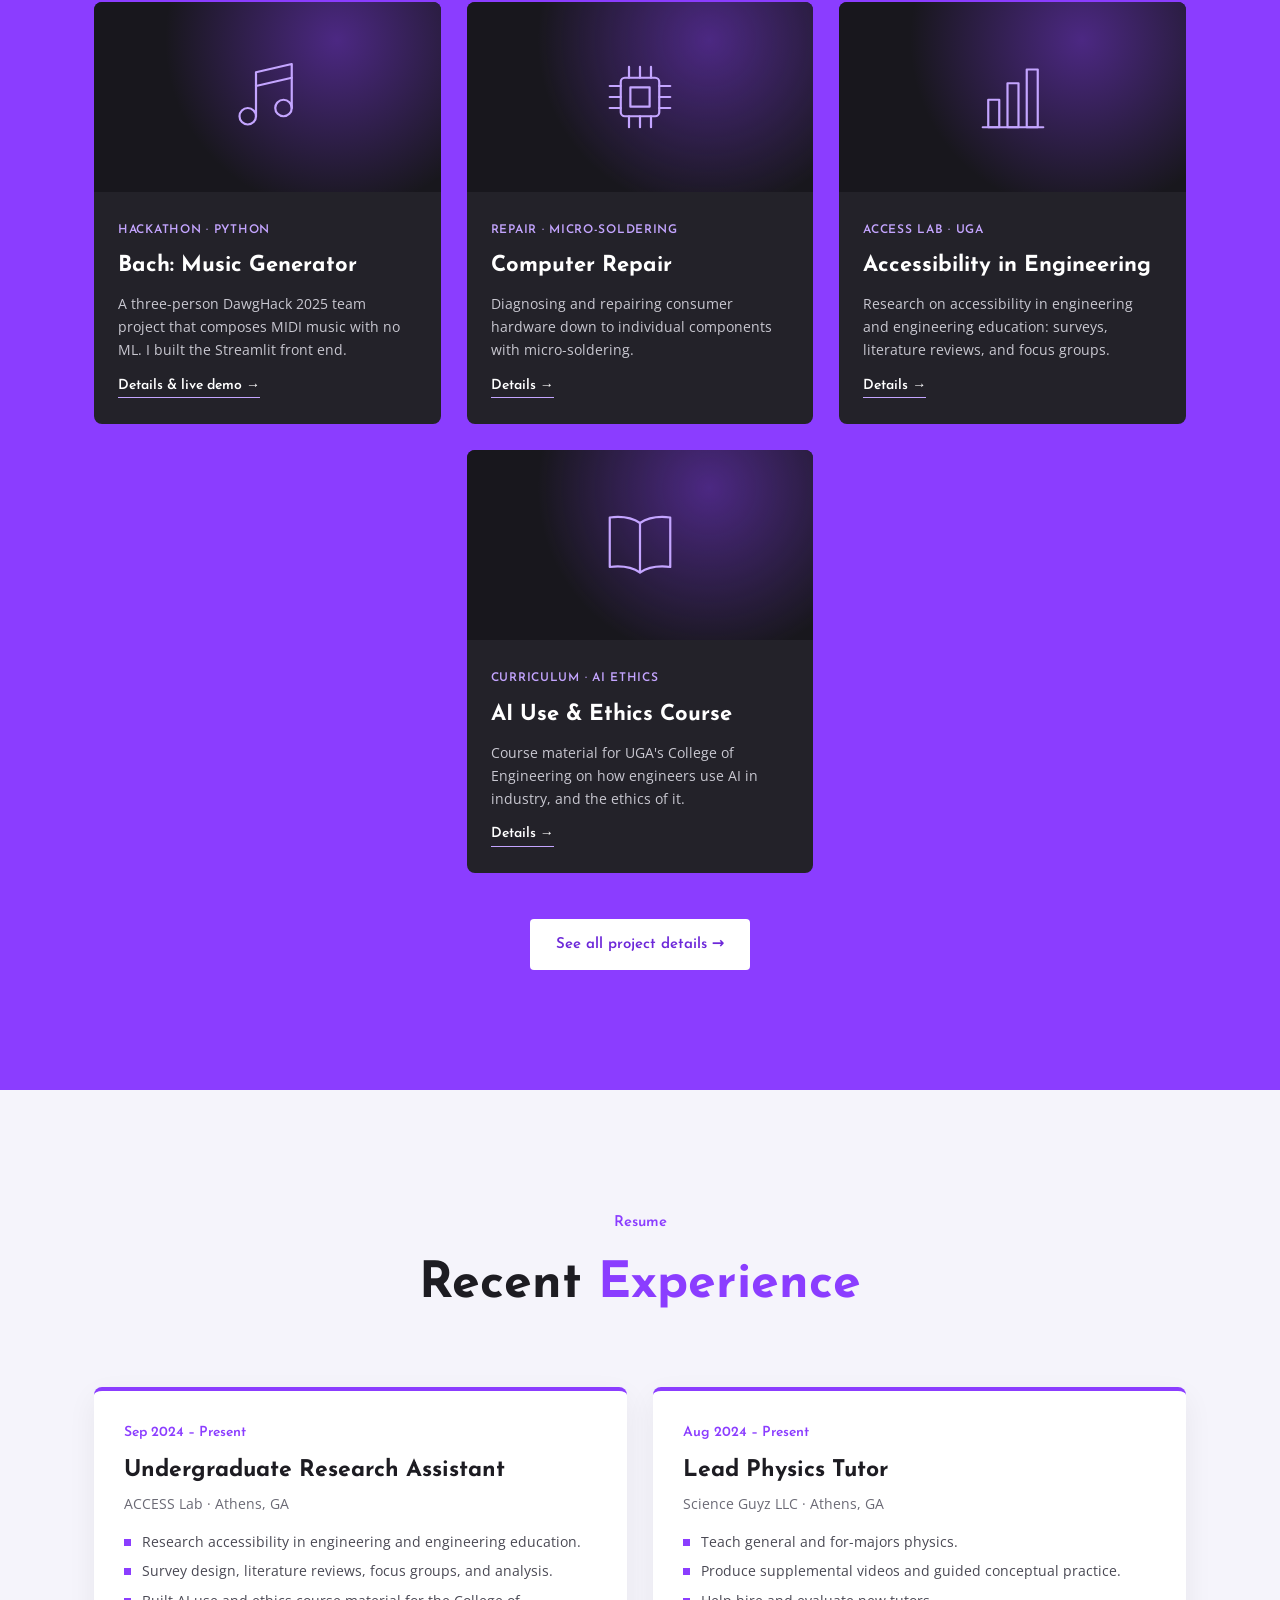
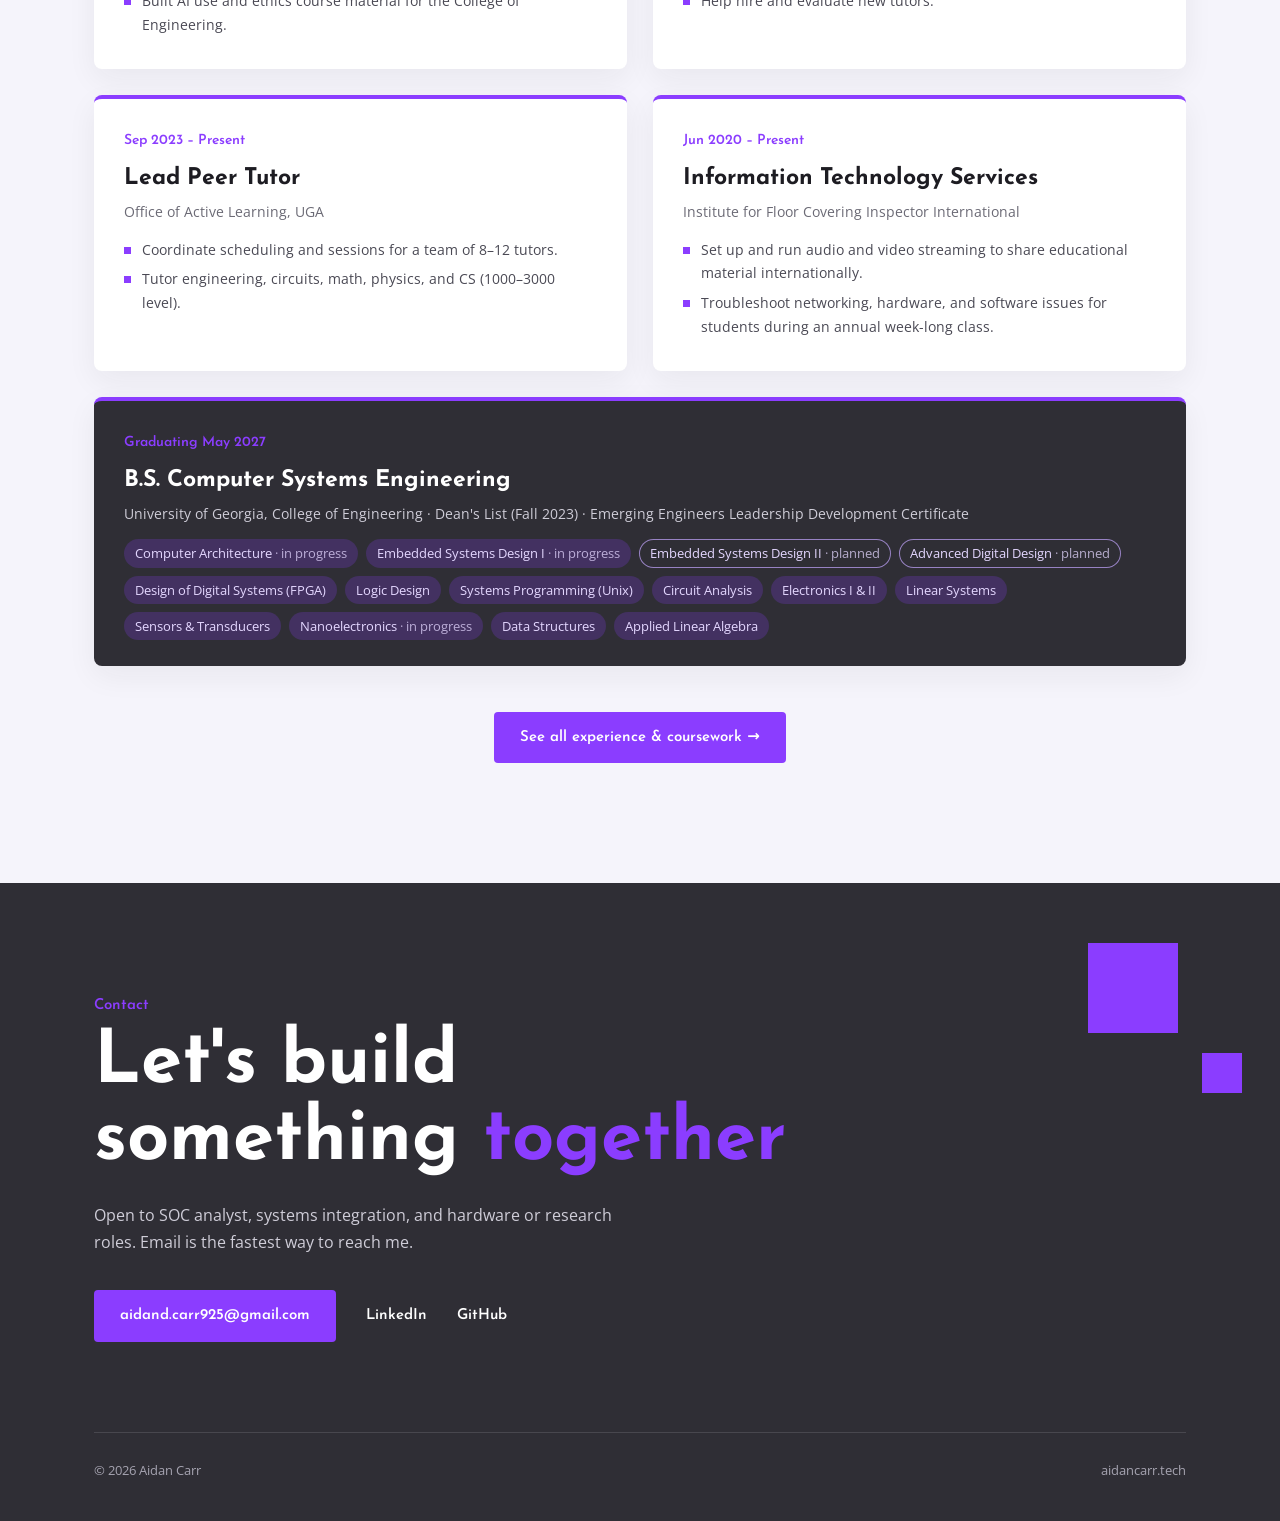
==== commit 79bdc64c: "Add ModuMIDI2 capstone progress page and link it from home, projects, and experience" ====
--- a/index.html
+++ b/index.html
@@ -116,9 +116,9 @@
 <button data-f="research">Research</button>
 </div>
 <div class="grid">
-<a class="proj" data-c="hardware" href="projects.html#modumidi">
+<a class="proj" data-c="hardware" href="modumidi.html">
 <div class="art"><svg viewBox="0 0 64 64"><rect x="6" y="18" width="52" height="30" rx="3"/><path d="M14 18v30M22 18v30M30 18v30M38 18v30M46 18v30"/><rect x="11" y="18" width="6" height="18" fill="#c4a5ff"/><rect x="27" y="18" width="6" height="18" fill="#c4a5ff"/><rect x="43" y="18" width="6" height="18" fill="#c4a5ff"/></svg></div>
-<div class="body"><span class="tag">Capstone · PCB Design</span><h3>ModμMIDI² <span class="pill" data-on="2027-05-01" data-after="Completed">Ongoing</span></h3><p>An open-source modular semitonal MIDI controller for the UGA School of Music. I lead prototyping and PCB design.</p><span class="more">Details →</span></div>
+<div class="body"><span class="tag">Capstone · PCB Design</span><h3>ModμMIDI² <span class="pill" data-on="2027-05-01" data-after="Completed">Ongoing</span></h3><p>An open-source modular semitonal MIDI controller for the UGA School of Music. I lead prototyping and PCB design.</p><span class="more">Capstone progress →</span></div>
 </a>
 <a class="proj" data-c="hardware" href="ring-modulator.html">
 <div class="art"><svg viewBox="0 0 64 64"><path d="M6 22c4.5-11 10.5-11 15 0s10.5 11 15 0 10.5-11 15 0"/><path d="M6 52V40h7v12h7V40h7v12h7V40h7v12h7V40h6"/></svg></div>
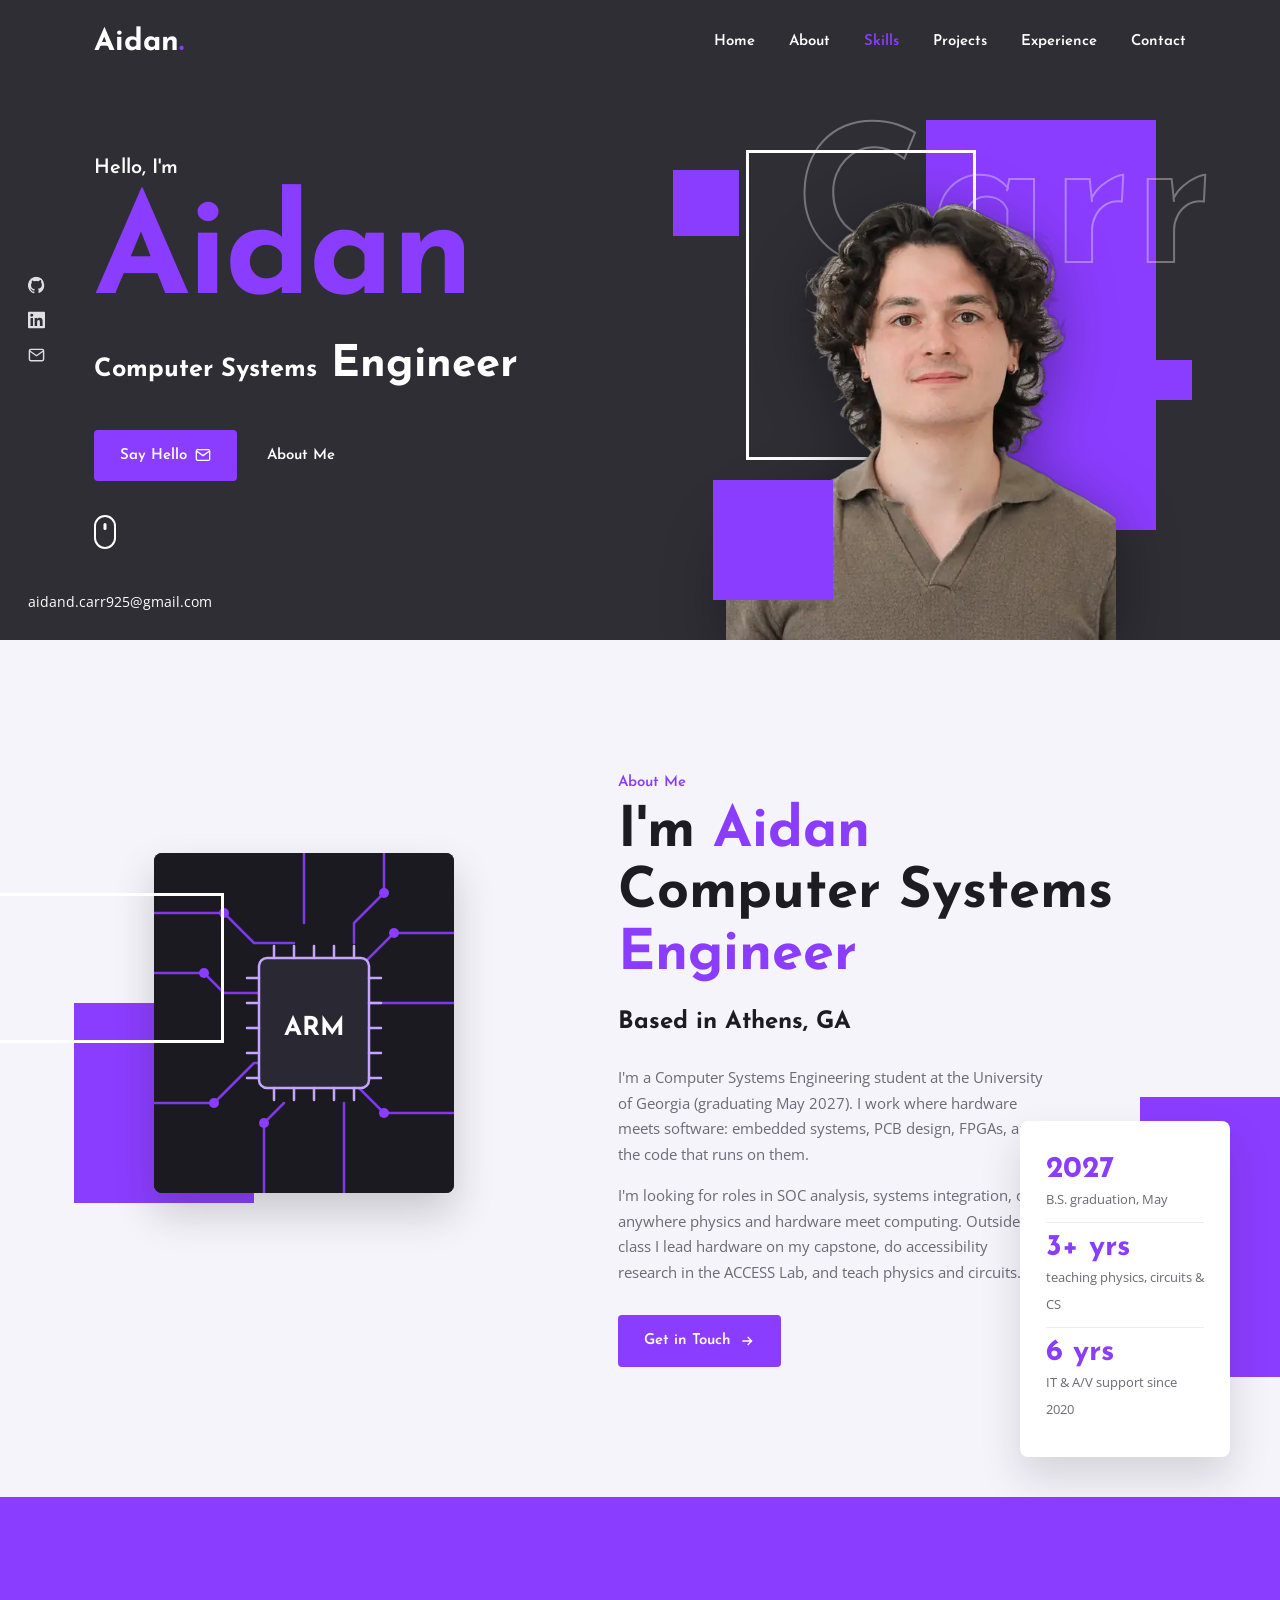
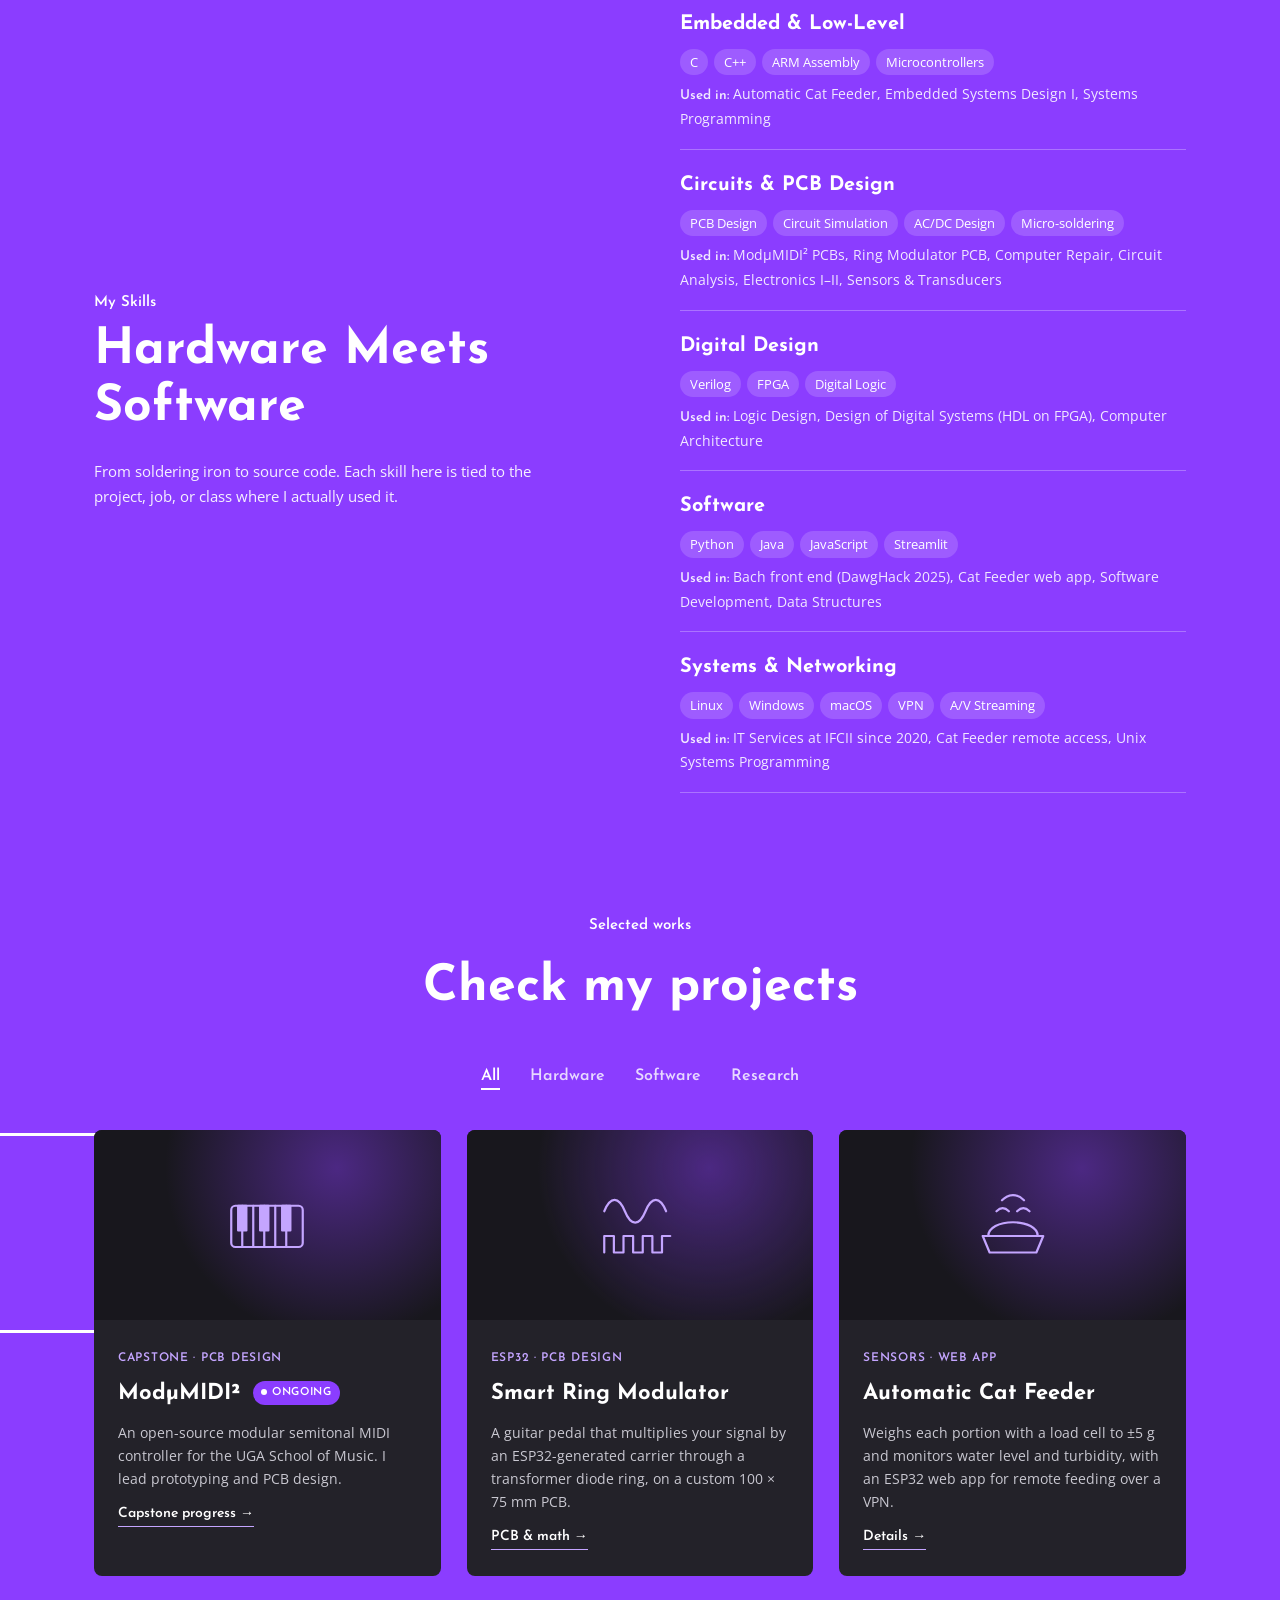
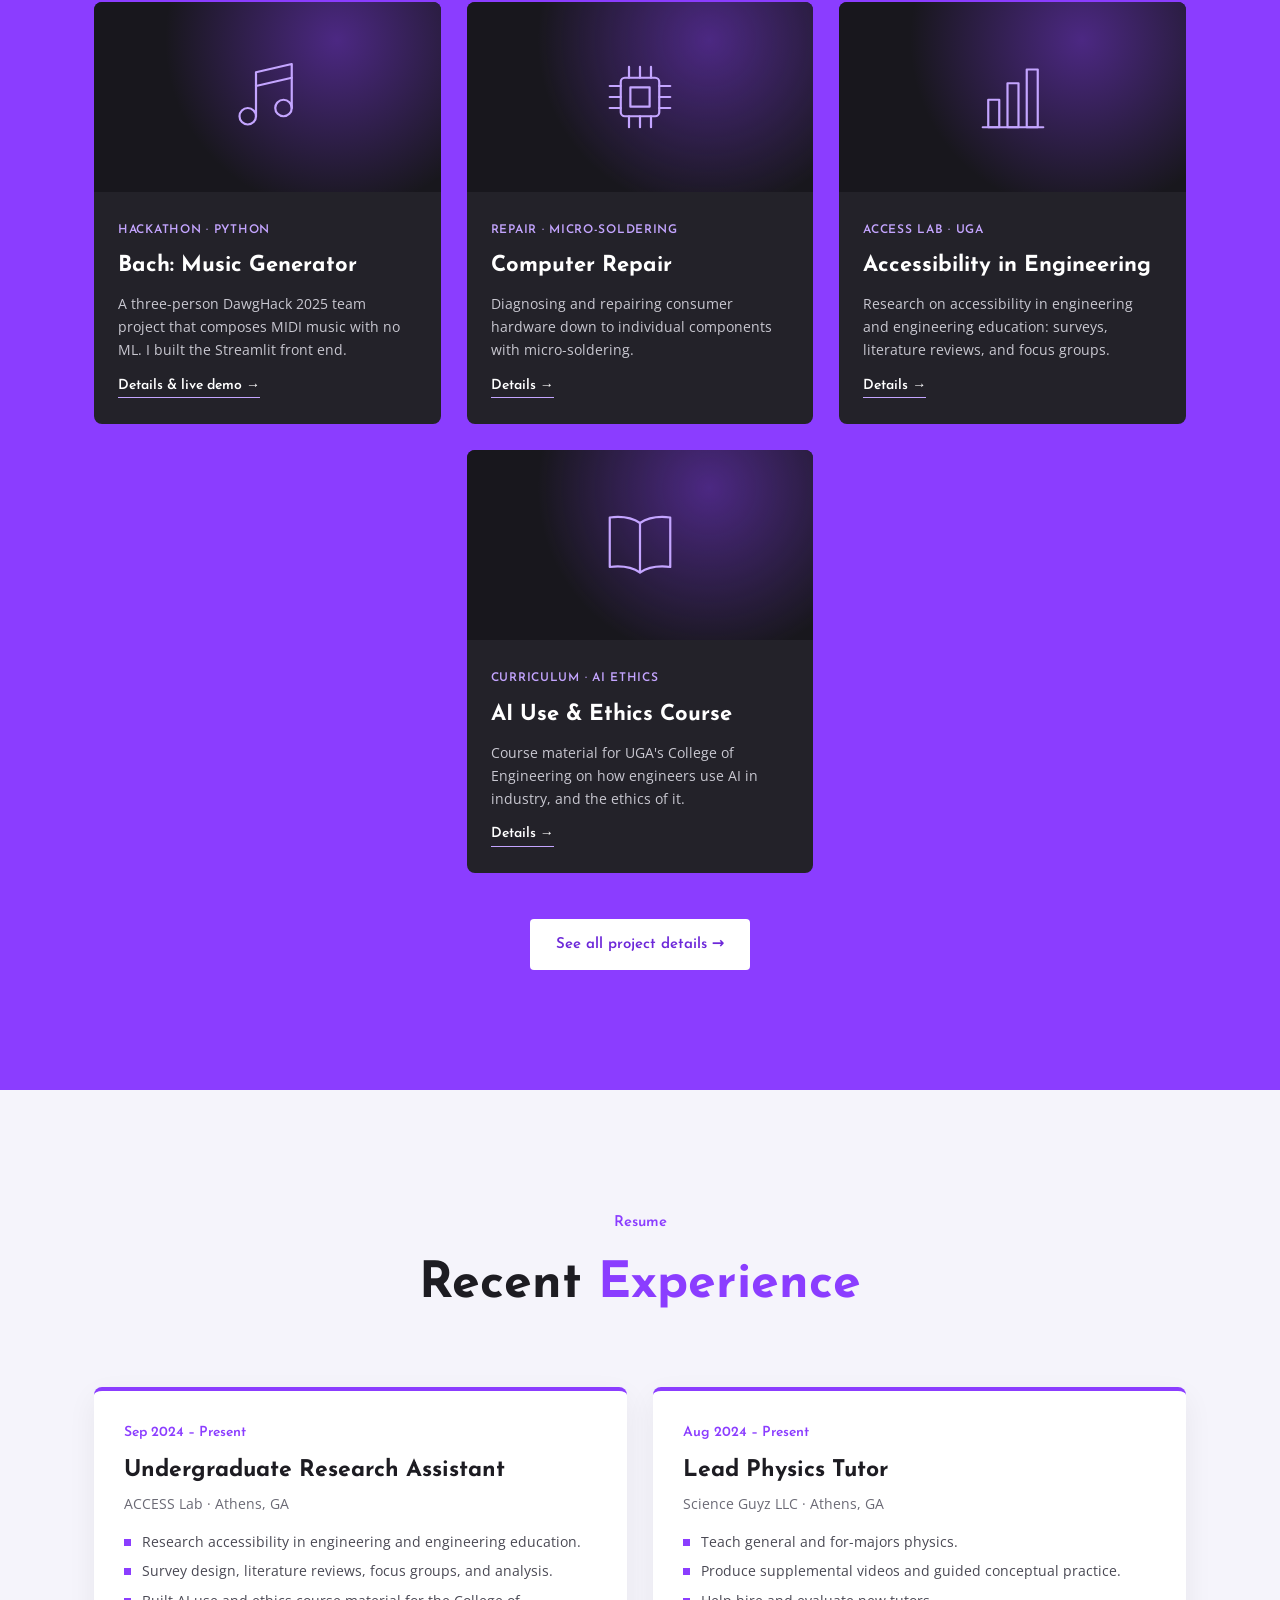
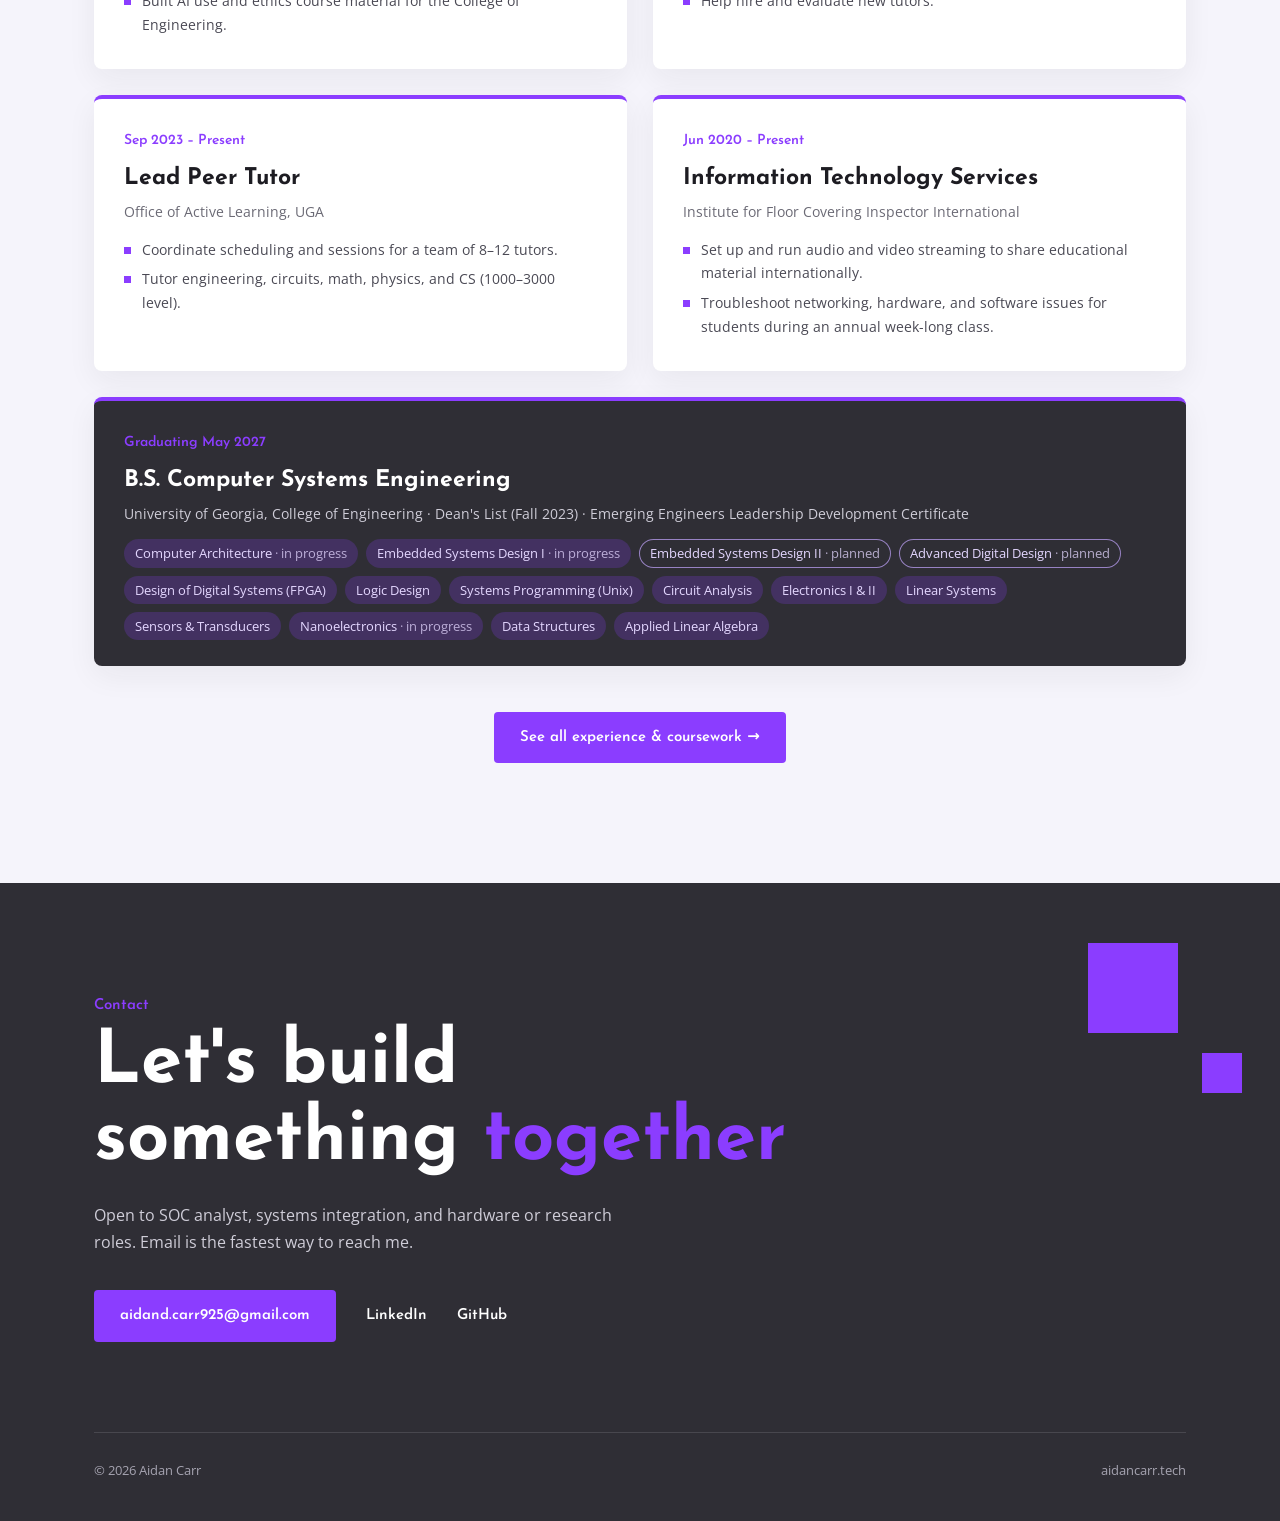
==== commit c8f051a0: "Update Automatic Cat Feeder with signal chain, calibration, demo and repo links Co-Authored-By: Clau" ====
--- a/index.html
+++ b/index.html
@@ -126,7 +126,7 @@
 </a>
 <a class="proj" data-c="hardware software" href="projects.html#cat-feeder">
 <div class="art"><svg viewBox="0 0 64 64"><path d="M10 40h44l-5 12H15z"/><path d="M14 40c0-6 8-10 18-10s18 4 18 10"/><path d="M20 22c3-3 6-3 9 0M35 22c3-3 6-3 9 0"/><path d="M24 14c5-5 11-5 16 0"/></svg></div>
-<div class="body"><span class="tag">Sensors · Web App</span><h3>Automatic Cat Feeder</h3><p>Dispenses food on a schedule and monitors water turbidity and level, with a web app for remote control over a VPN.</p><span class="more">Details →</span></div>
+<div class="body"><span class="tag">Sensors · Web App</span><h3>Automatic Cat Feeder</h3><p>Weighs each portion with a load cell to ±5 g and monitors water level and turbidity, with an ESP32 web app for remote feeding over a VPN.</p><span class="more">Details →</span></div>
 </a>
 <a class="proj" data-c="software" href="projects.html#bach">
 <div class="art"><svg viewBox="0 0 64 64"><path d="M24 46V14l26-6v32"/><circle cx="18" cy="46" r="6"/><circle cx="44" cy="40" r="6"/><path d="M24 24l26-6"/></svg></div>
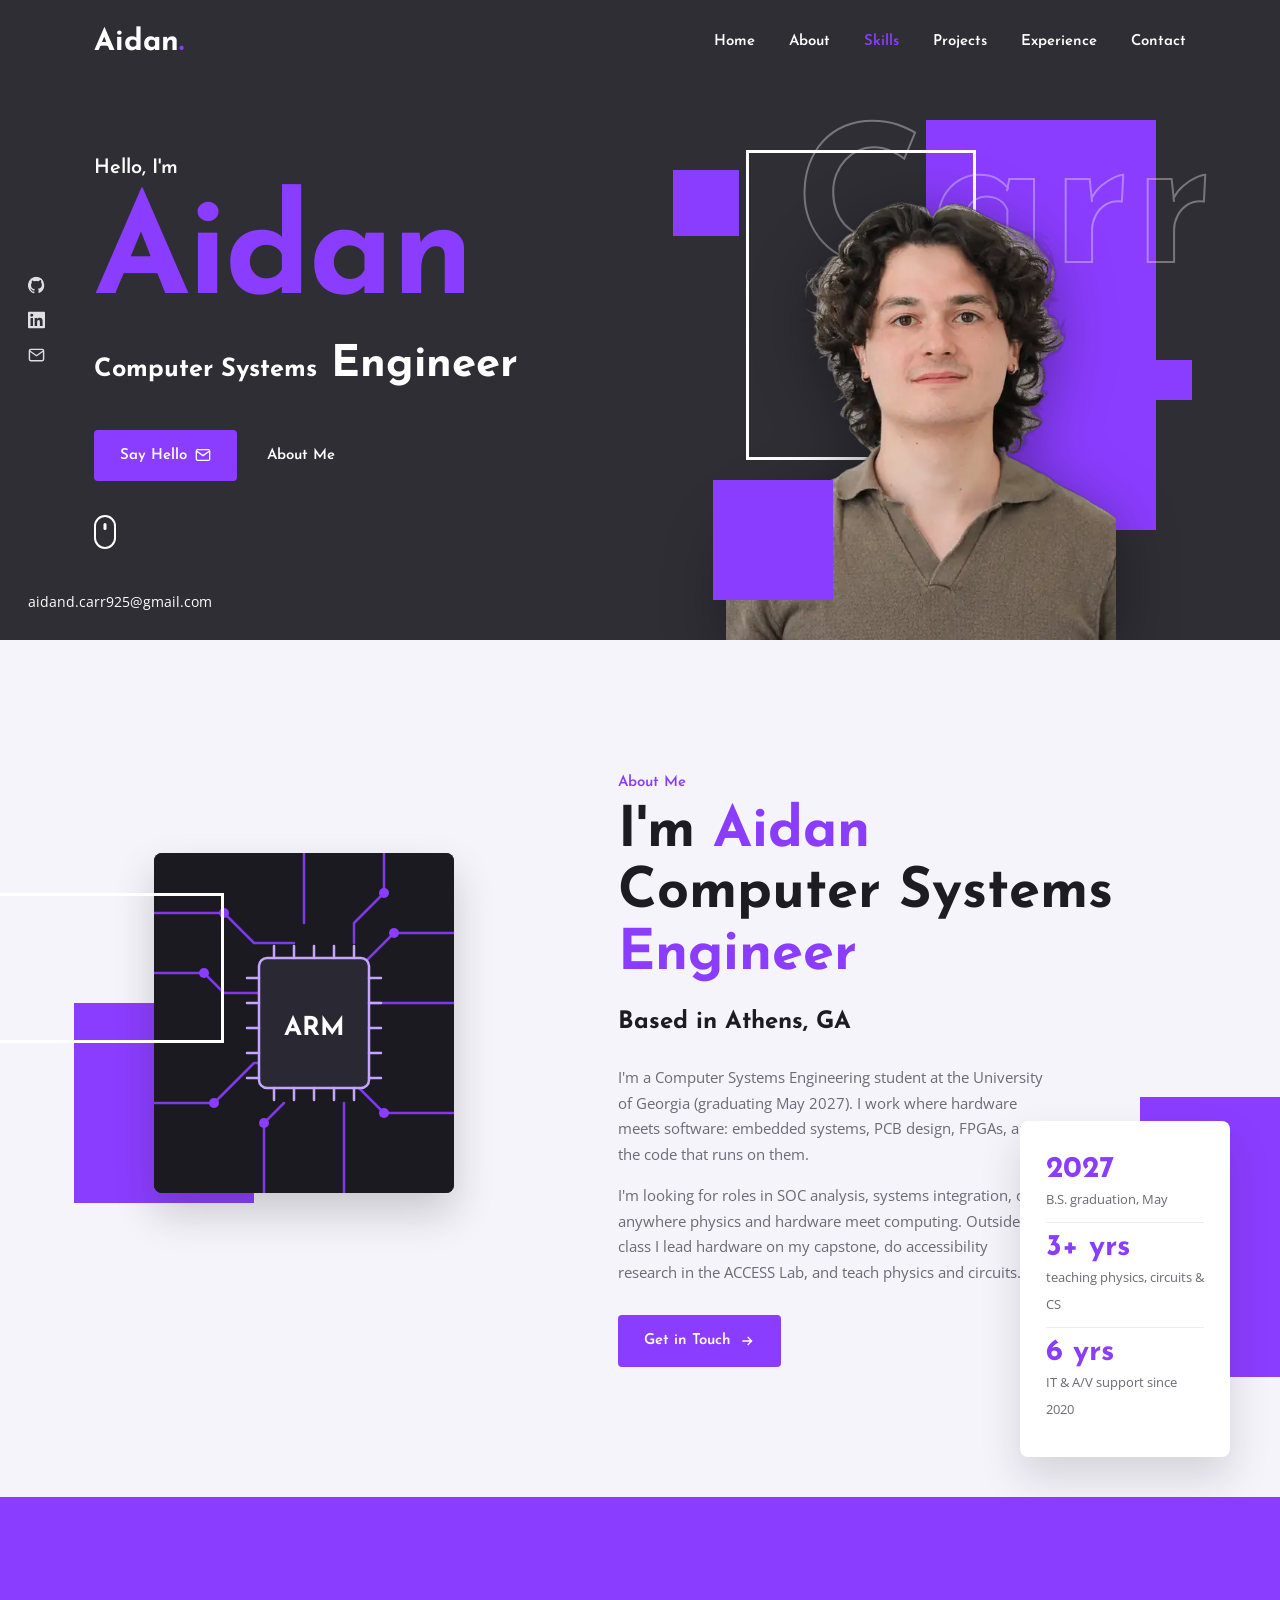
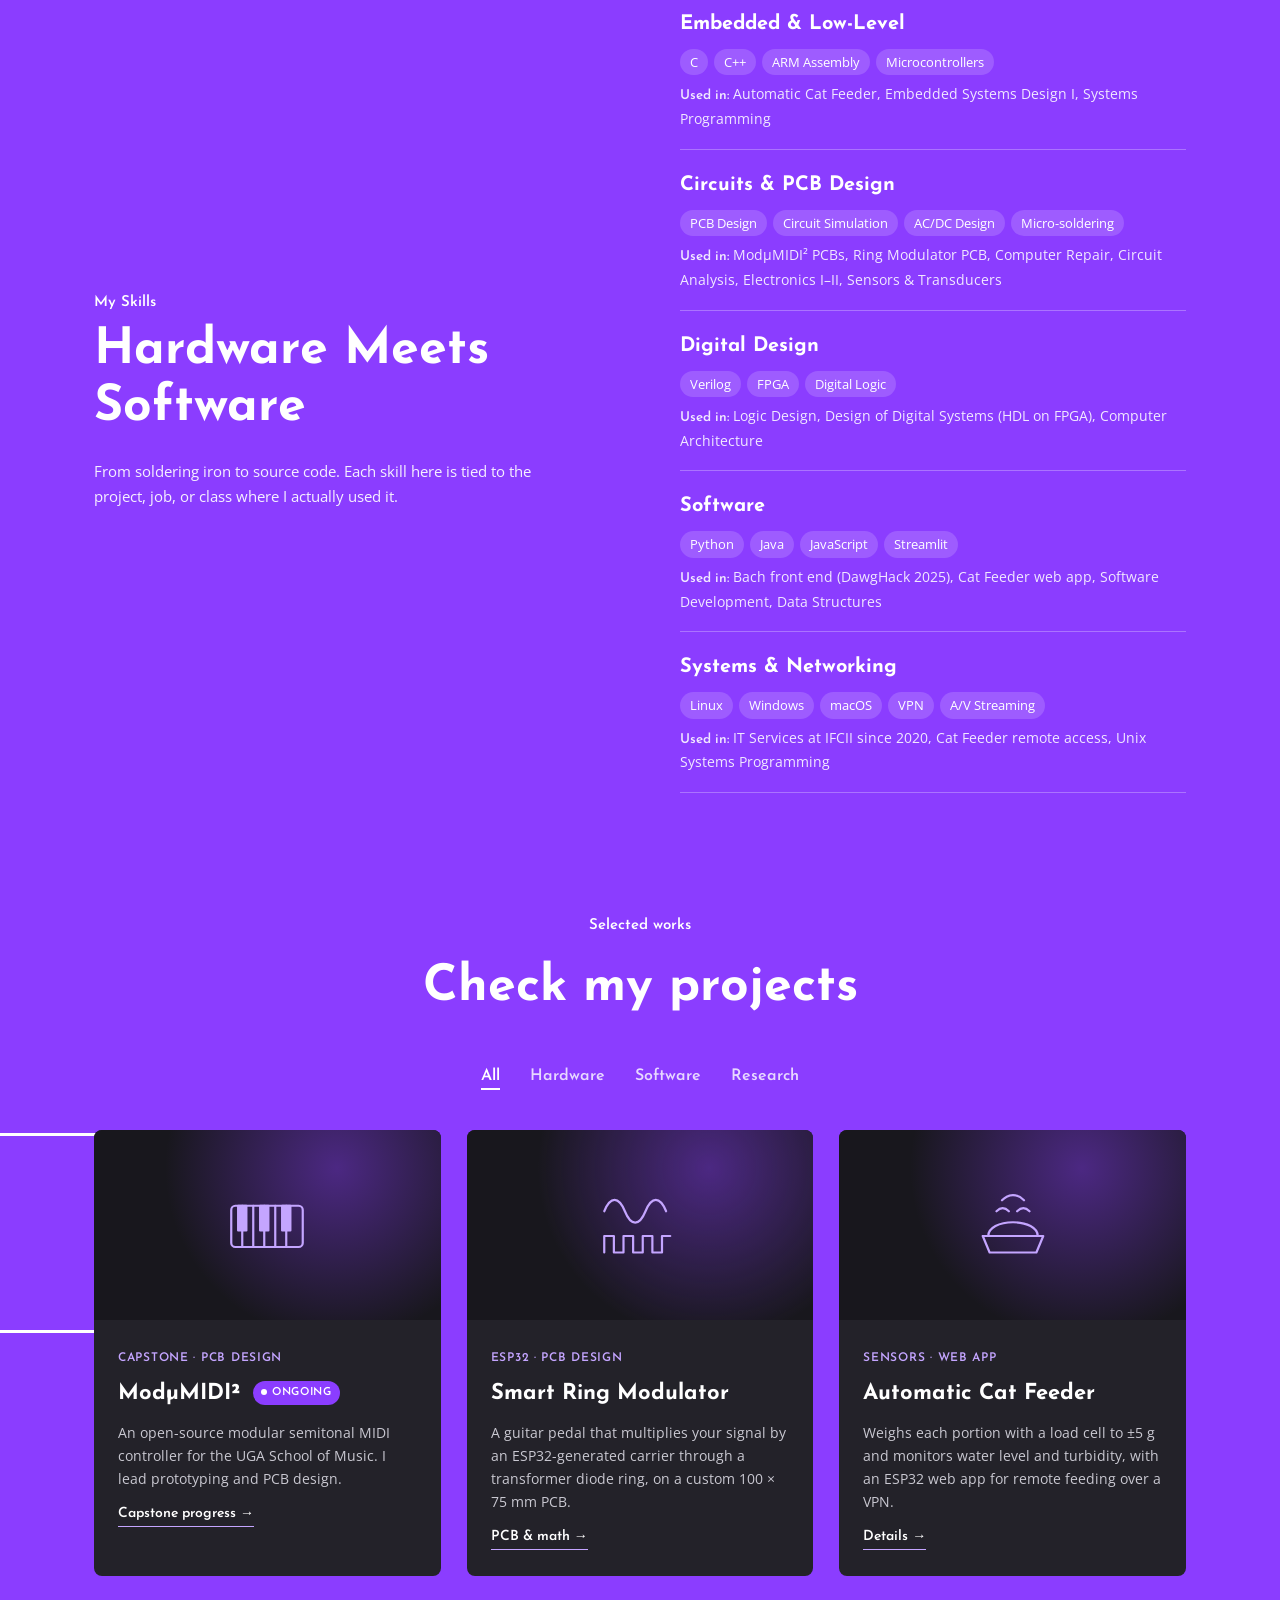
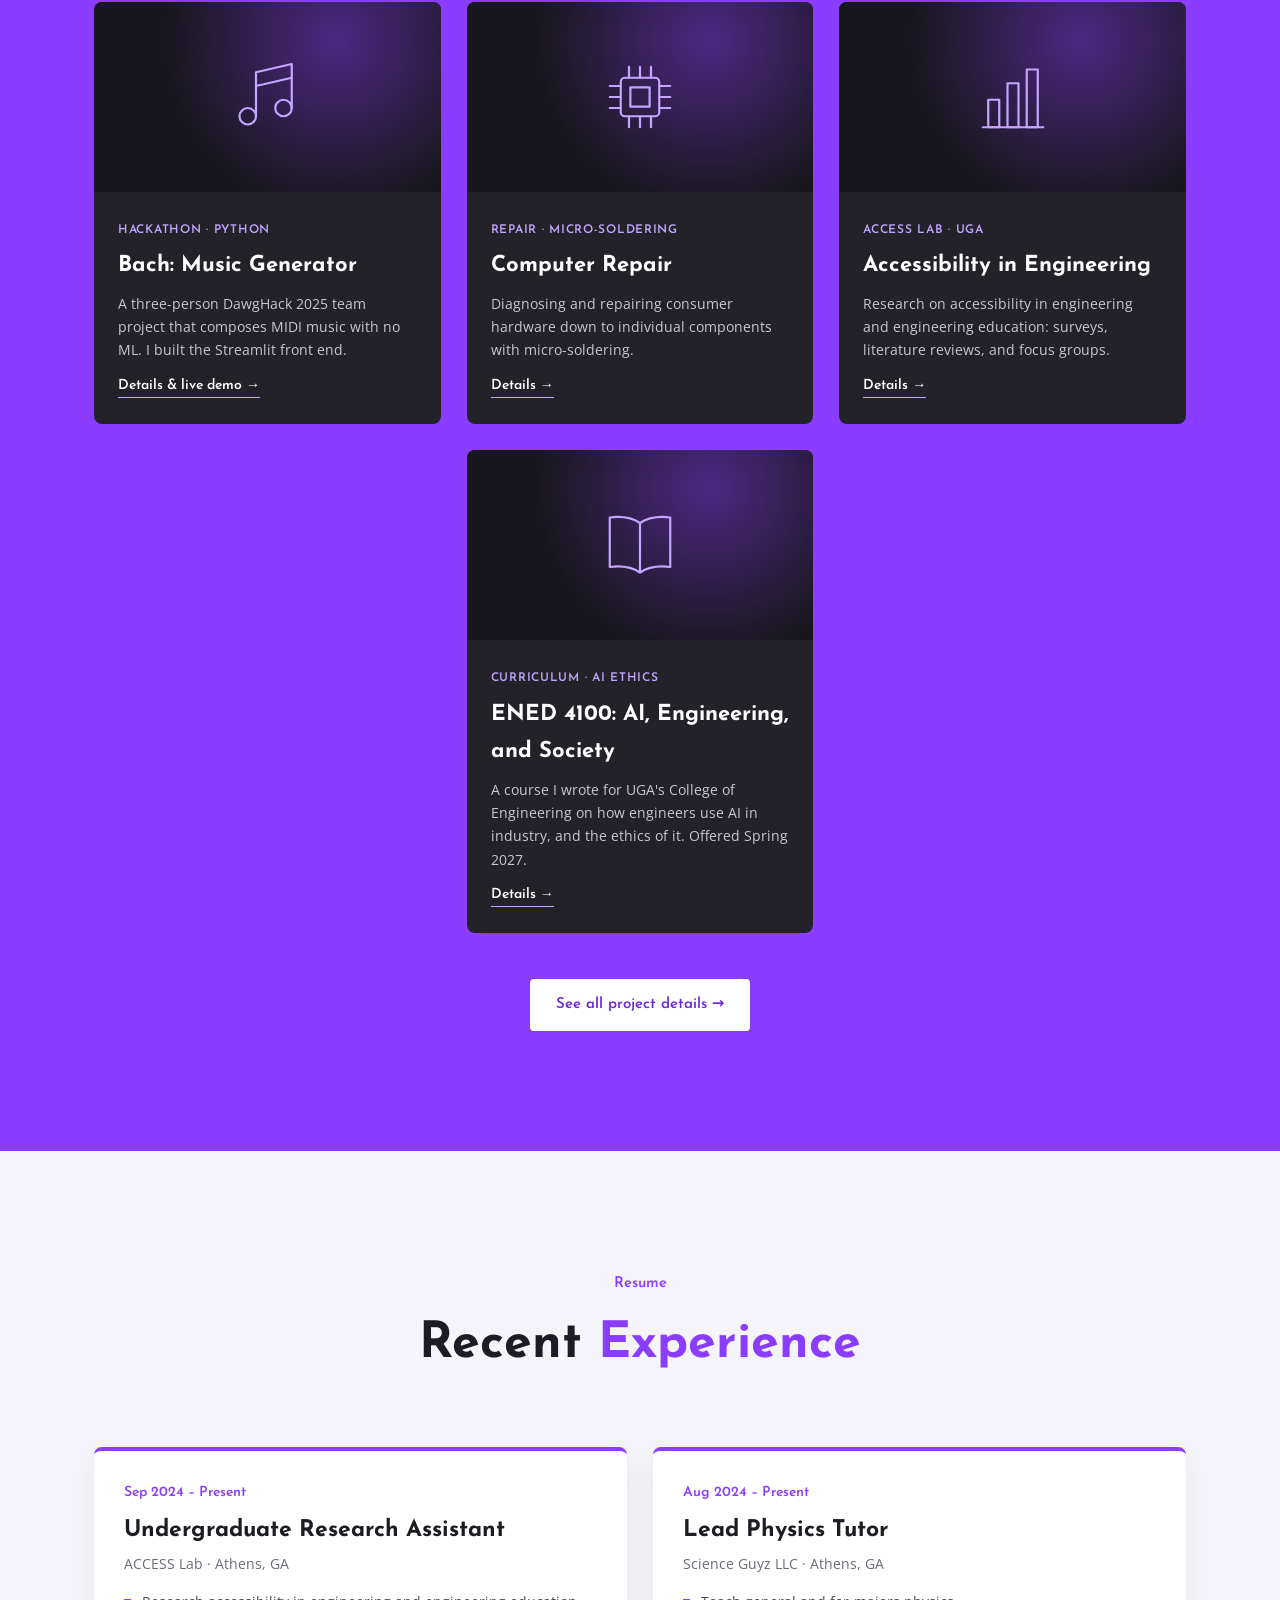
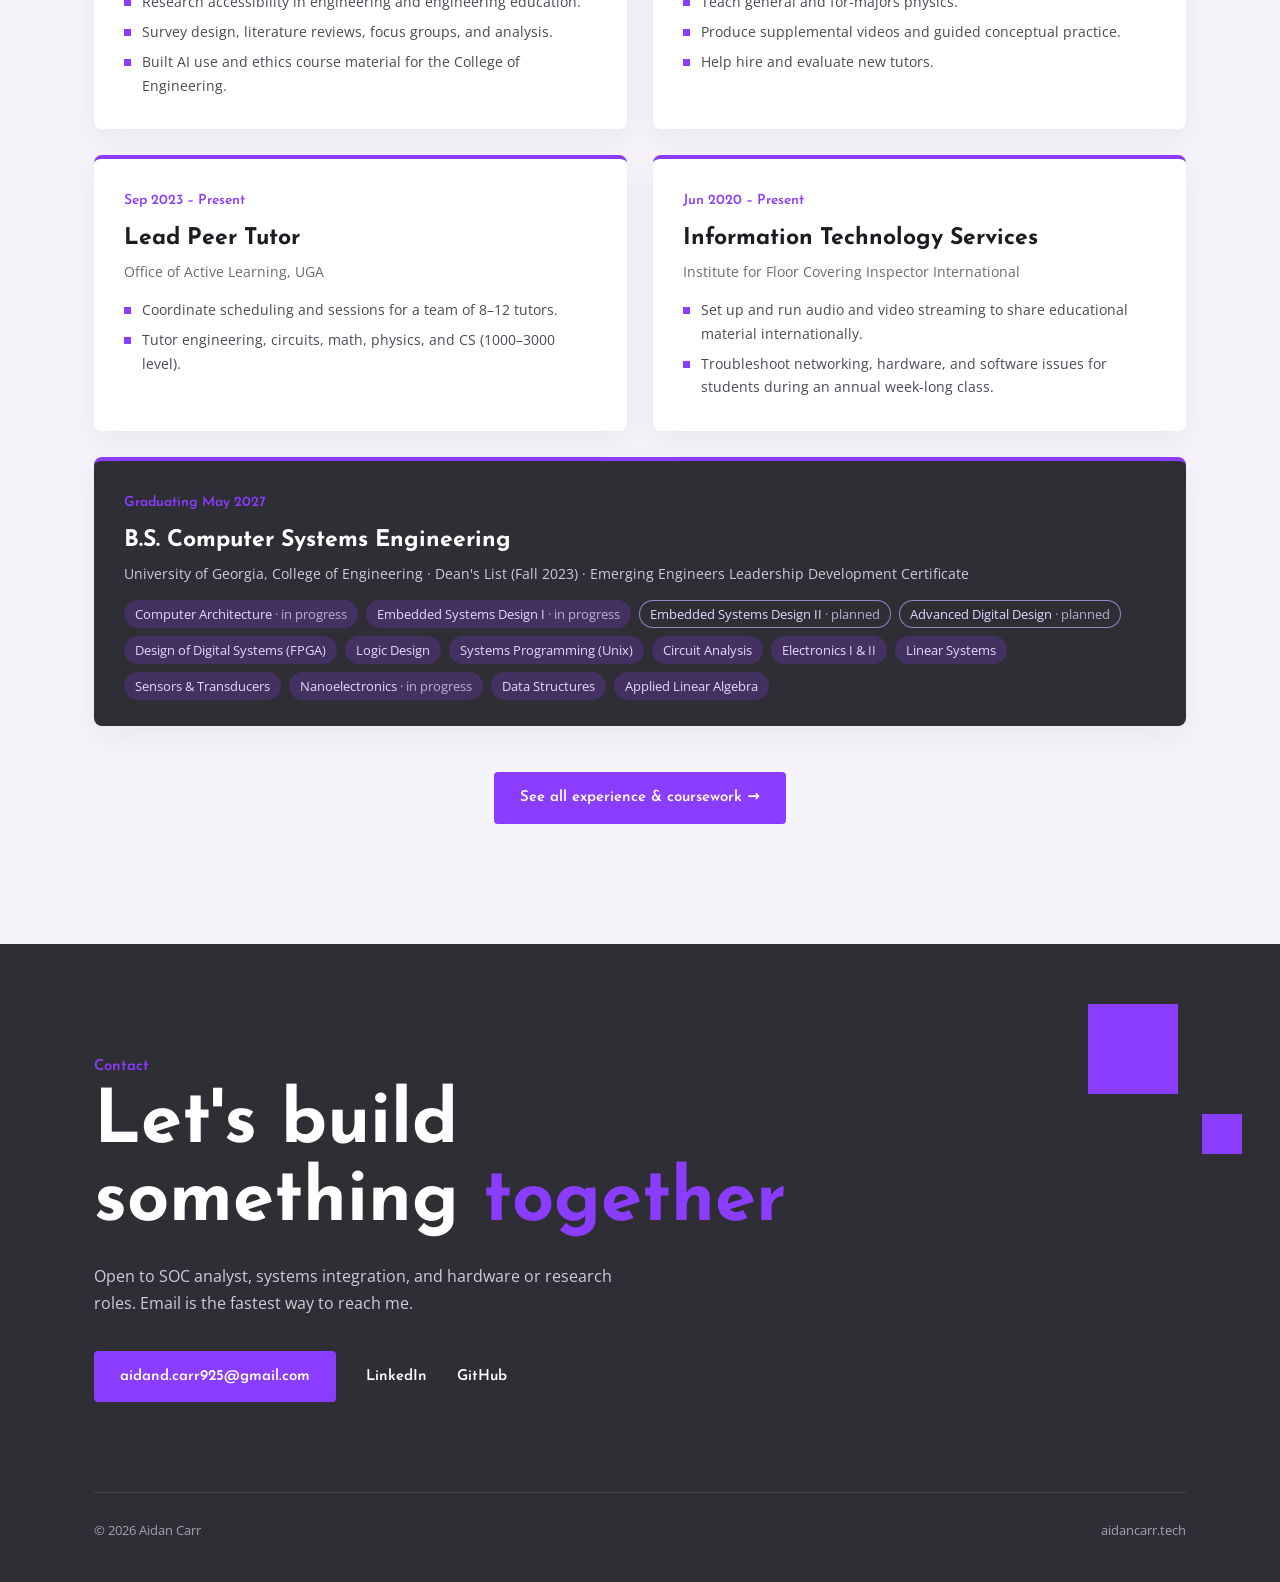
==== commit cac6c227: "Name the AI course: ENED 4100 AI, Engineering, and Society (Spring 2027) Co-Authored-By: Claude Opus" ====
--- a/index.html
+++ b/index.html
@@ -142,7 +142,7 @@
 </a>
 <a class="proj" data-c="research" href="projects.html#ai-ethics">
 <div class="art"><svg viewBox="0 0 64 64"><path d="M32 16c-6-4-14-5-22-4v36c8-1 16 0 22 4 6-4 14-5 22-4V12c-8-1-16 0-22 4z"/><path d="M32 16v36"/></svg></div>
-<div class="body"><span class="tag">Curriculum · AI Ethics</span><h3>AI Use &amp; Ethics Course</h3><p>Course material for UGA's College of Engineering on how engineers use AI in industry, and the ethics of it.</p><span class="more">Details →</span></div>
+<div class="body"><span class="tag">Curriculum · AI Ethics</span><h3>ENED 4100: AI, Engineering, and Society</h3><p>A course I wrote for UGA's College of Engineering on how engineers use AI in industry, and the ethics of it. Offered Spring 2027.</p><span class="more">Details →</span></div>
 </a>
 </div>
 <div class="center"><a class="btn white" href="projects.html">See all project details →</a></div>
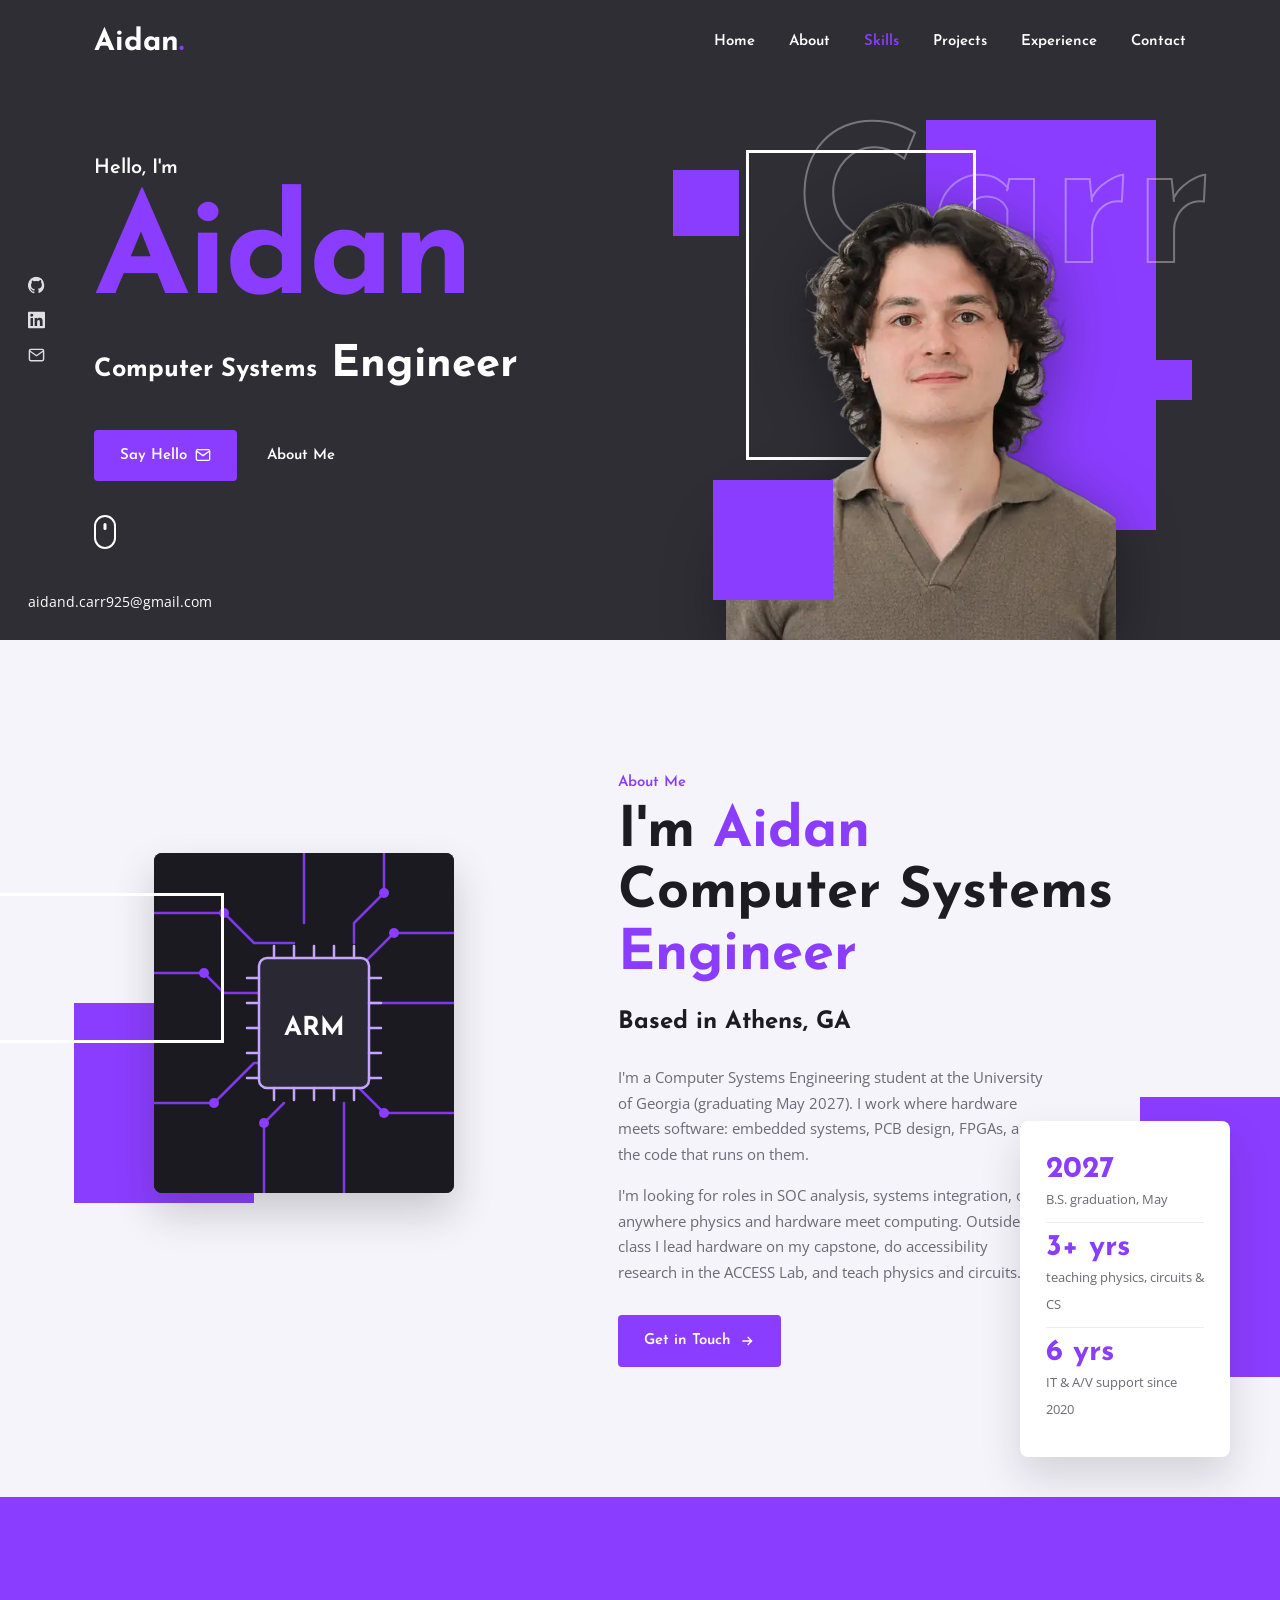
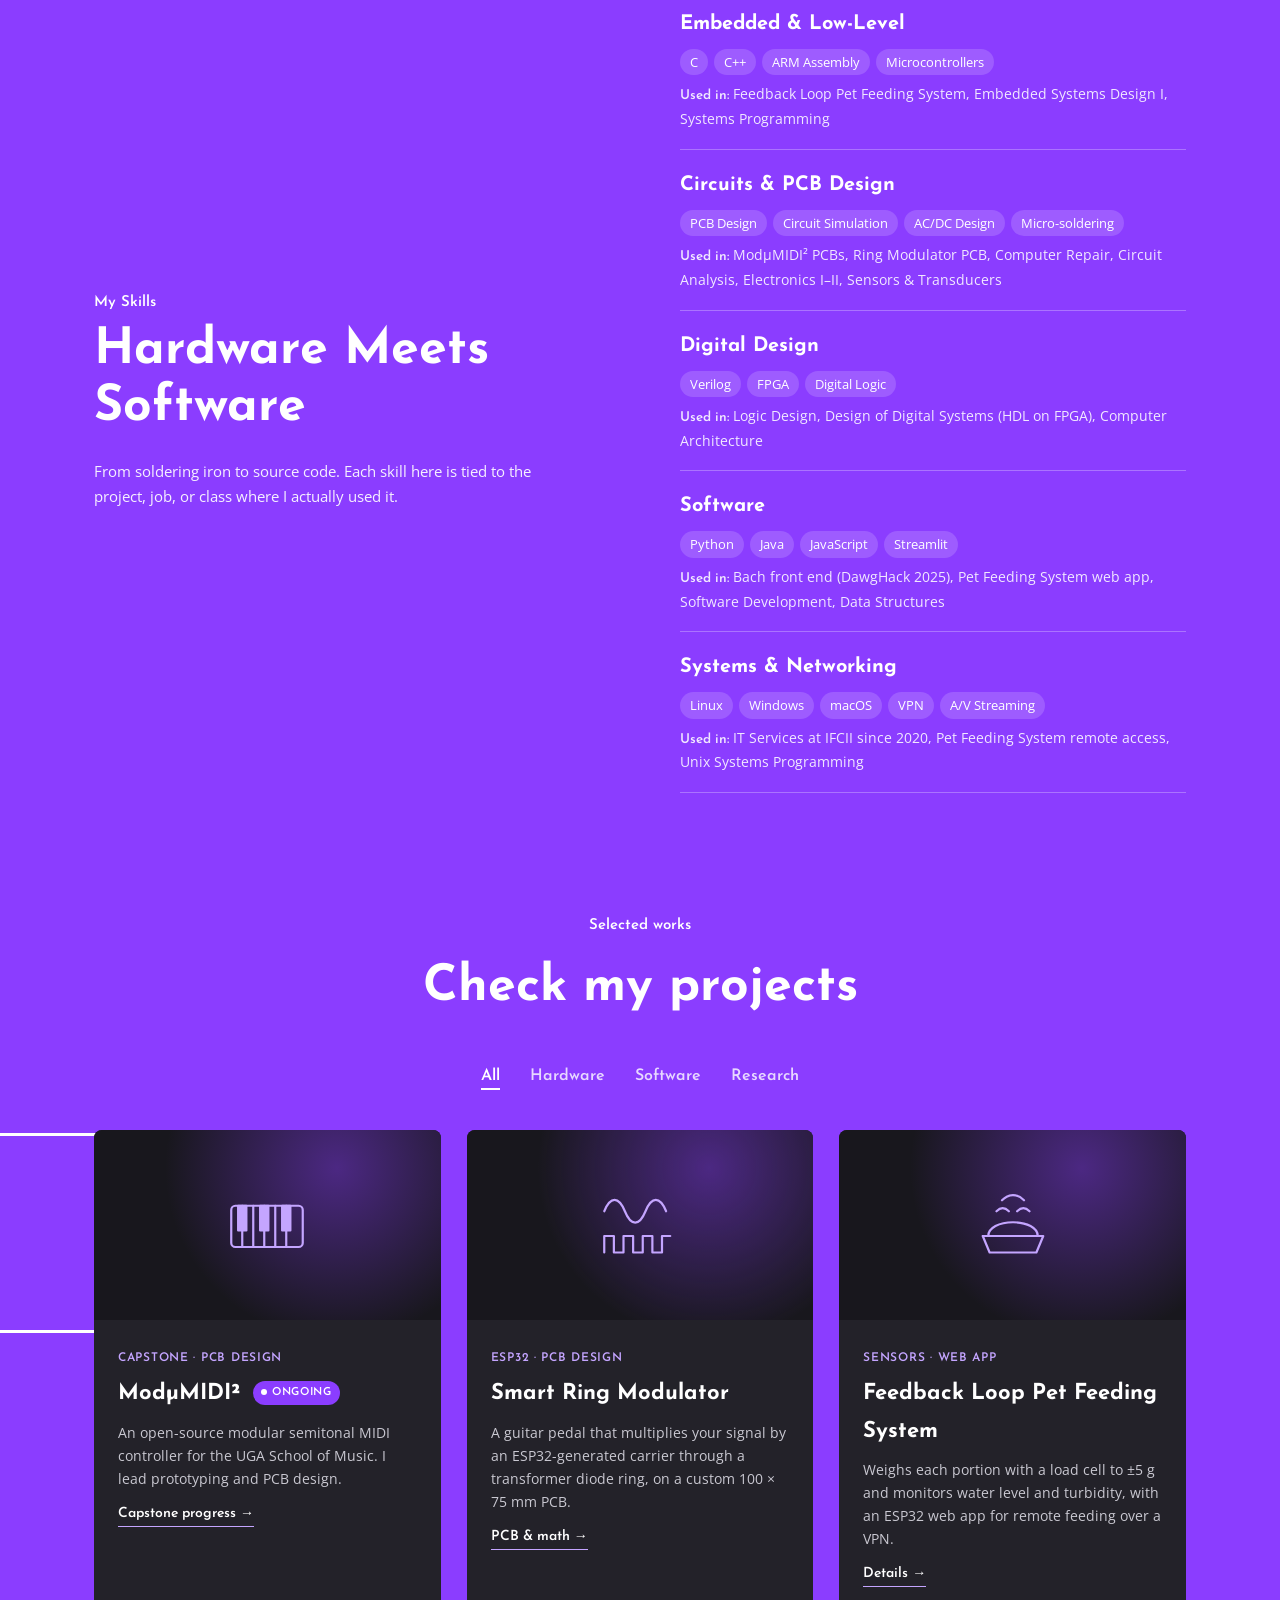
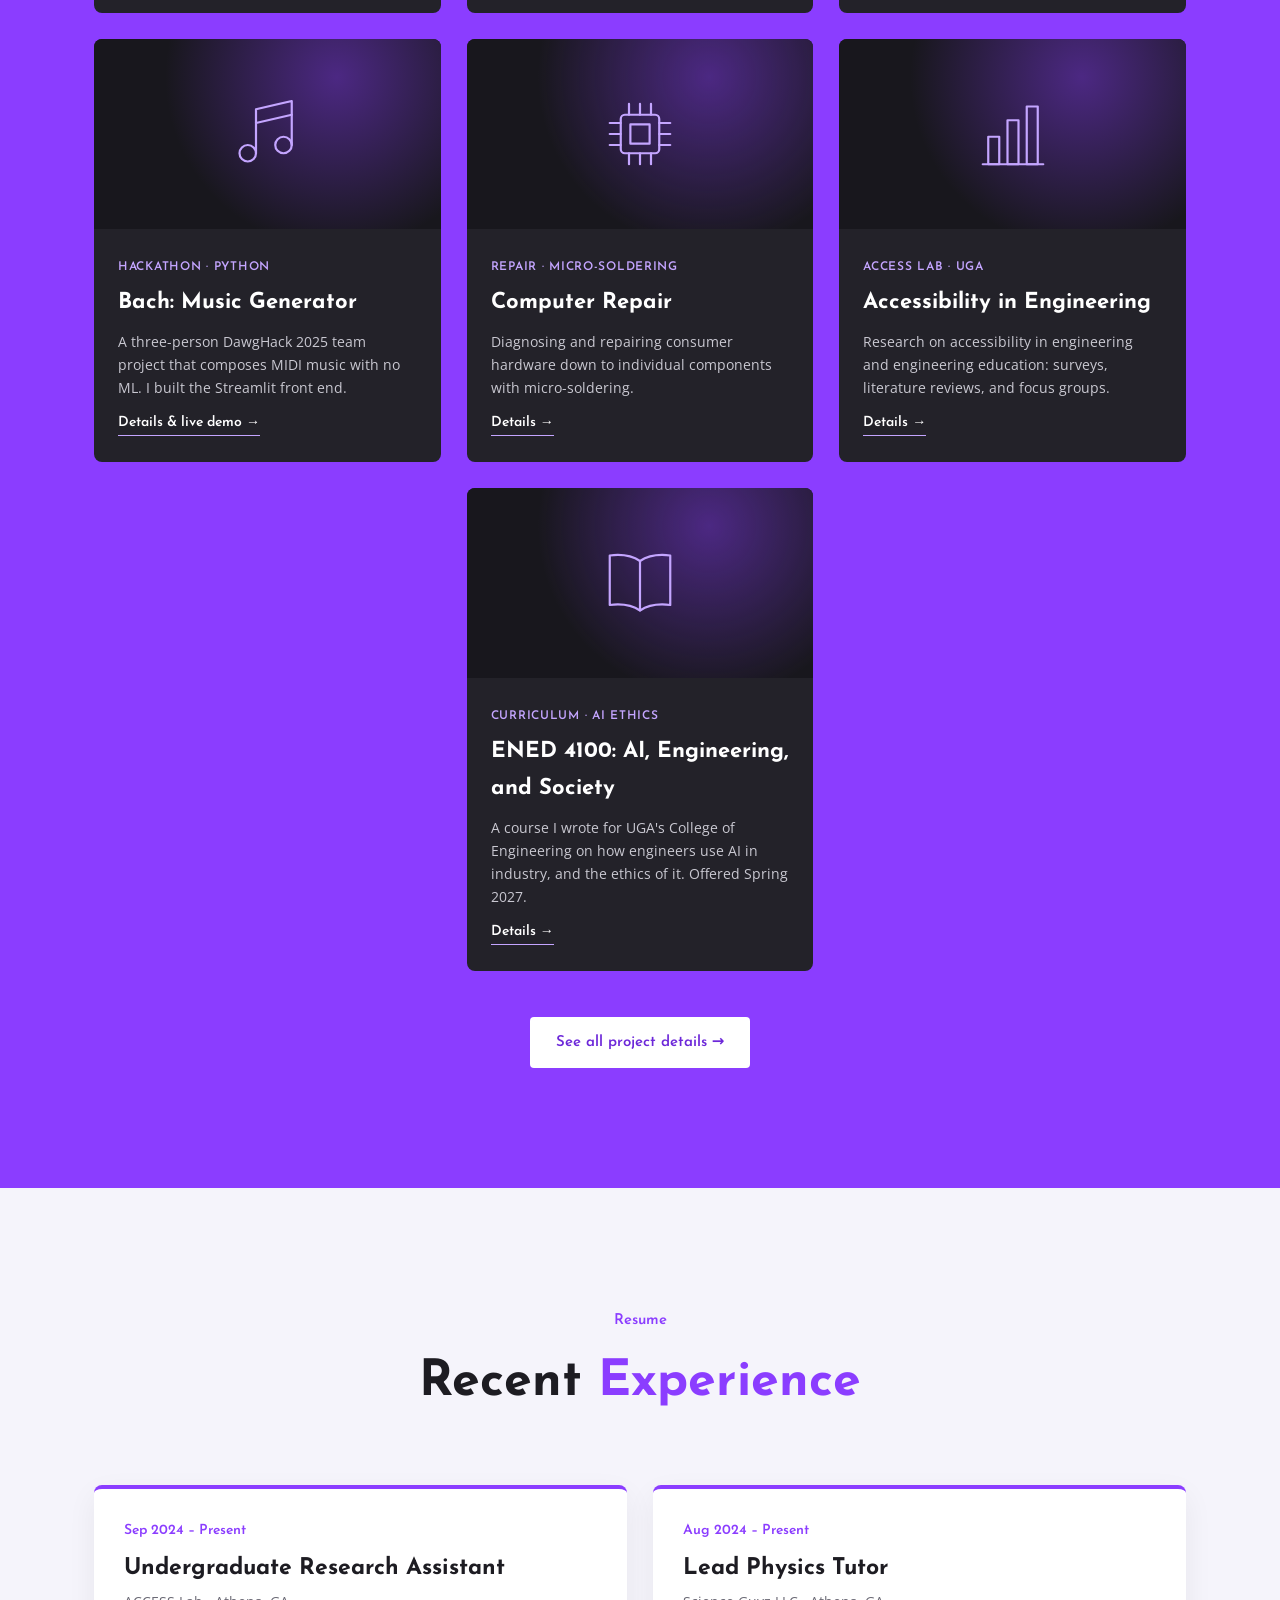
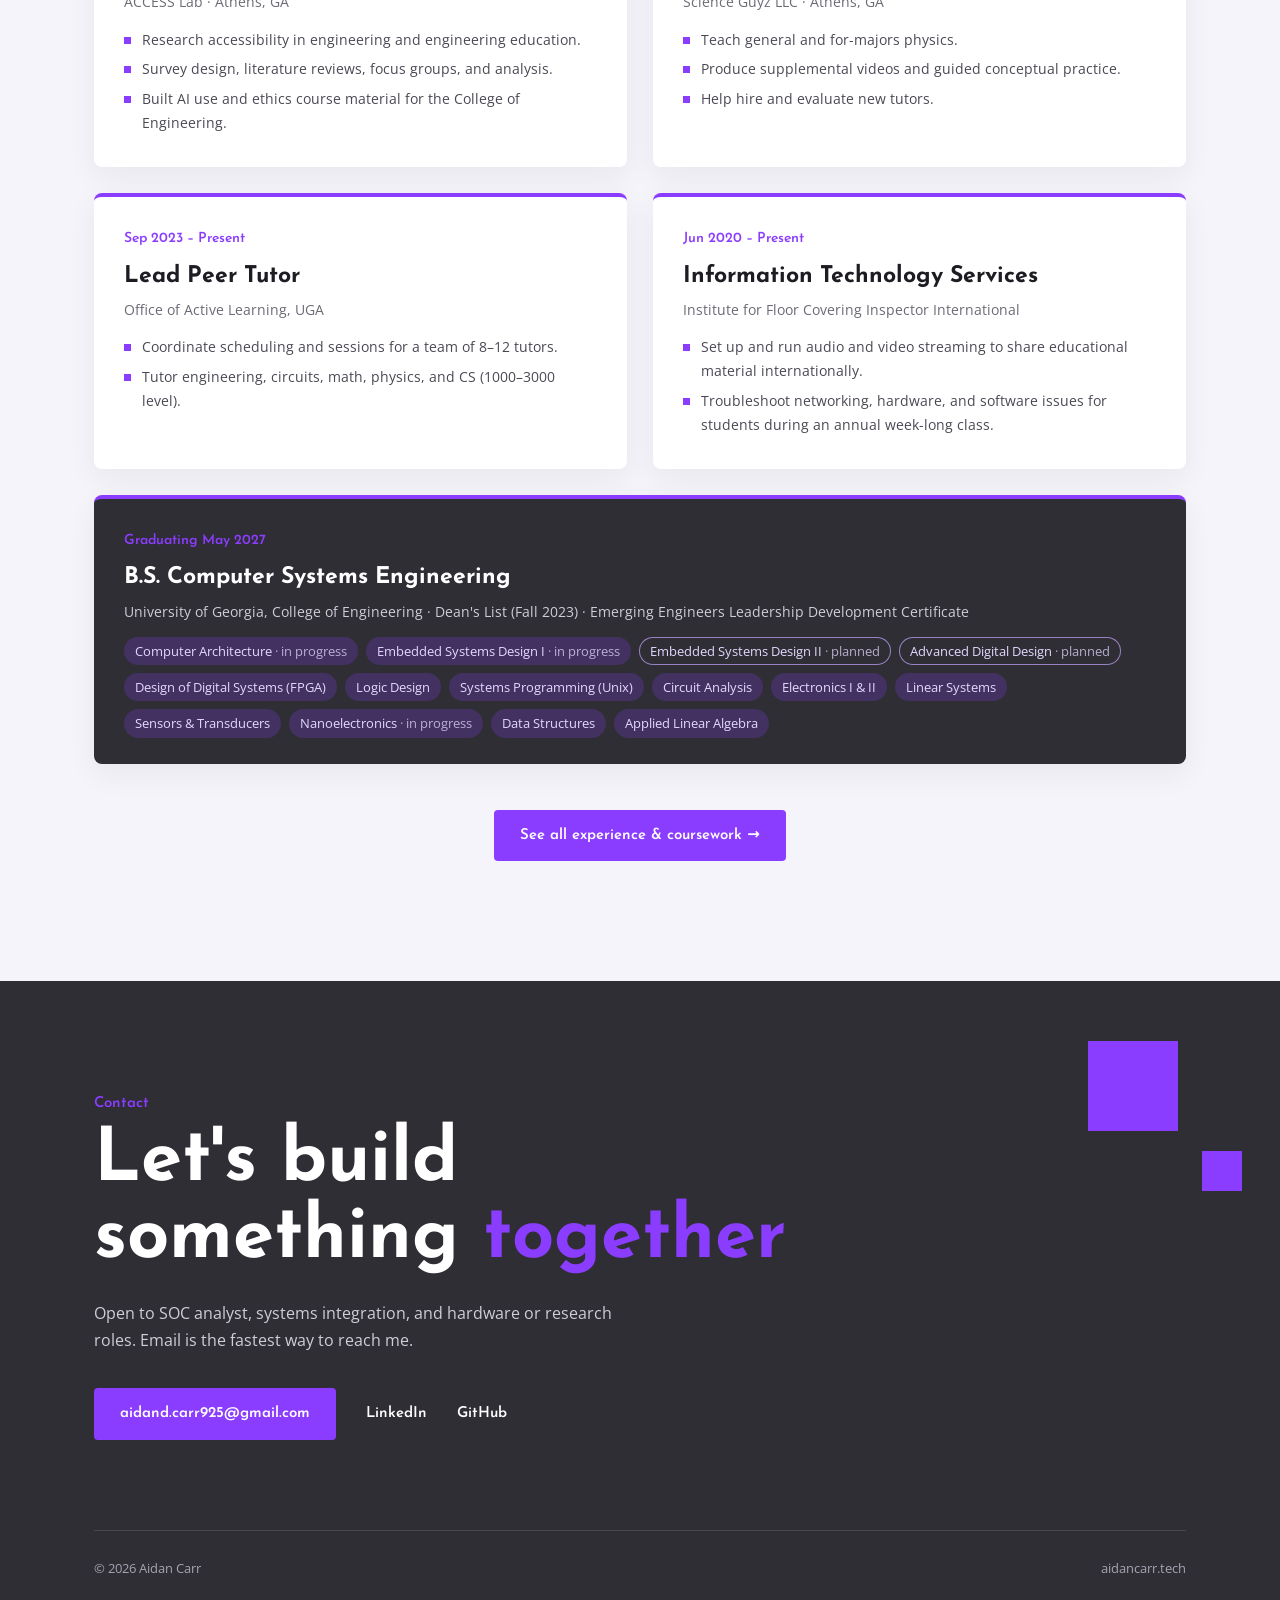
==== commit 04b67221: "Rename cat feeder to Feedback Loop Pet Feeding System to match resume" ====
--- a/index.html
+++ b/index.html
@@ -97,11 +97,11 @@
 <p>From soldering iron to source code. Each skill here is tied to the project, job, or class where I actually used it.</p>
 </div>
 <div class="skillset">
-<div class="sk"><h3>Embedded &amp; Low-Level</h3><div class="chips"><span>C</span><span>C++</span><span>ARM Assembly</span><span>Microcontrollers</span></div><div class="used"><b>Used in:</b> Automatic Cat Feeder, Embedded Systems Design I, Systems Programming</div></div>
+<div class="sk"><h3>Embedded &amp; Low-Level</h3><div class="chips"><span>C</span><span>C++</span><span>ARM Assembly</span><span>Microcontrollers</span></div><div class="used"><b>Used in:</b> Feedback Loop Pet Feeding System, Embedded Systems Design I, Systems Programming</div></div>
 <div class="sk"><h3>Circuits &amp; PCB Design</h3><div class="chips"><span>PCB Design</span><span>Circuit Simulation</span><span>AC/DC Design</span><span>Micro-soldering</span></div><div class="used"><b>Used in:</b> ModμMIDI² PCBs, Ring Modulator PCB, Computer Repair, Circuit Analysis, Electronics I–II, Sensors &amp; Transducers</div></div>
 <div class="sk"><h3>Digital Design</h3><div class="chips"><span>Verilog</span><span>FPGA</span><span>Digital Logic</span></div><div class="used"><b>Used in:</b> Logic Design, Design of Digital Systems (HDL on FPGA), Computer Architecture</div></div>
-<div class="sk"><h3>Software</h3><div class="chips"><span>Python</span><span>Java</span><span>JavaScript</span><span>Streamlit</span></div><div class="used"><b>Used in:</b> Bach front end (DawgHack 2025), Cat Feeder web app, Software Development, Data Structures</div></div>
-<div class="sk"><h3>Systems &amp; Networking</h3><div class="chips"><span>Linux</span><span>Windows</span><span>macOS</span><span>VPN</span><span>A/V Streaming</span></div><div class="used"><b>Used in:</b> IT Services at IFCII since 2020, Cat Feeder remote access, Unix Systems Programming</div></div>
+<div class="sk"><h3>Software</h3><div class="chips"><span>Python</span><span>Java</span><span>JavaScript</span><span>Streamlit</span></div><div class="used"><b>Used in:</b> Bach front end (DawgHack 2025), Pet Feeding System web app, Software Development, Data Structures</div></div>
+<div class="sk"><h3>Systems &amp; Networking</h3><div class="chips"><span>Linux</span><span>Windows</span><span>macOS</span><span>VPN</span><span>A/V Streaming</span></div><div class="used"><b>Used in:</b> IT Services at IFCII since 2020, Pet Feeding System remote access, Unix Systems Programming</div></div>
 </div>
 </div></section>
 
@@ -126,7 +126,7 @@
 </a>
 <a class="proj" data-c="hardware software" href="projects.html#cat-feeder">
 <div class="art"><svg viewBox="0 0 64 64"><path d="M10 40h44l-5 12H15z"/><path d="M14 40c0-6 8-10 18-10s18 4 18 10"/><path d="M20 22c3-3 6-3 9 0M35 22c3-3 6-3 9 0"/><path d="M24 14c5-5 11-5 16 0"/></svg></div>
-<div class="body"><span class="tag">Sensors · Web App</span><h3>Automatic Cat Feeder</h3><p>Weighs each portion with a load cell to ±5 g and monitors water level and turbidity, with an ESP32 web app for remote feeding over a VPN.</p><span class="more">Details →</span></div>
+<div class="body"><span class="tag">Sensors · Web App</span><h3>Feedback Loop Pet Feeding System</h3><p>Weighs each portion with a load cell to ±5 g and monitors water level and turbidity, with an ESP32 web app for remote feeding over a VPN.</p><span class="more">Details →</span></div>
 </a>
 <a class="proj" data-c="software" href="projects.html#bach">
 <div class="art"><svg viewBox="0 0 64 64"><path d="M24 46V14l26-6v32"/><circle cx="18" cy="46" r="6"/><circle cx="44" cy="40" r="6"/><path d="M24 24l26-6"/></svg></div>
